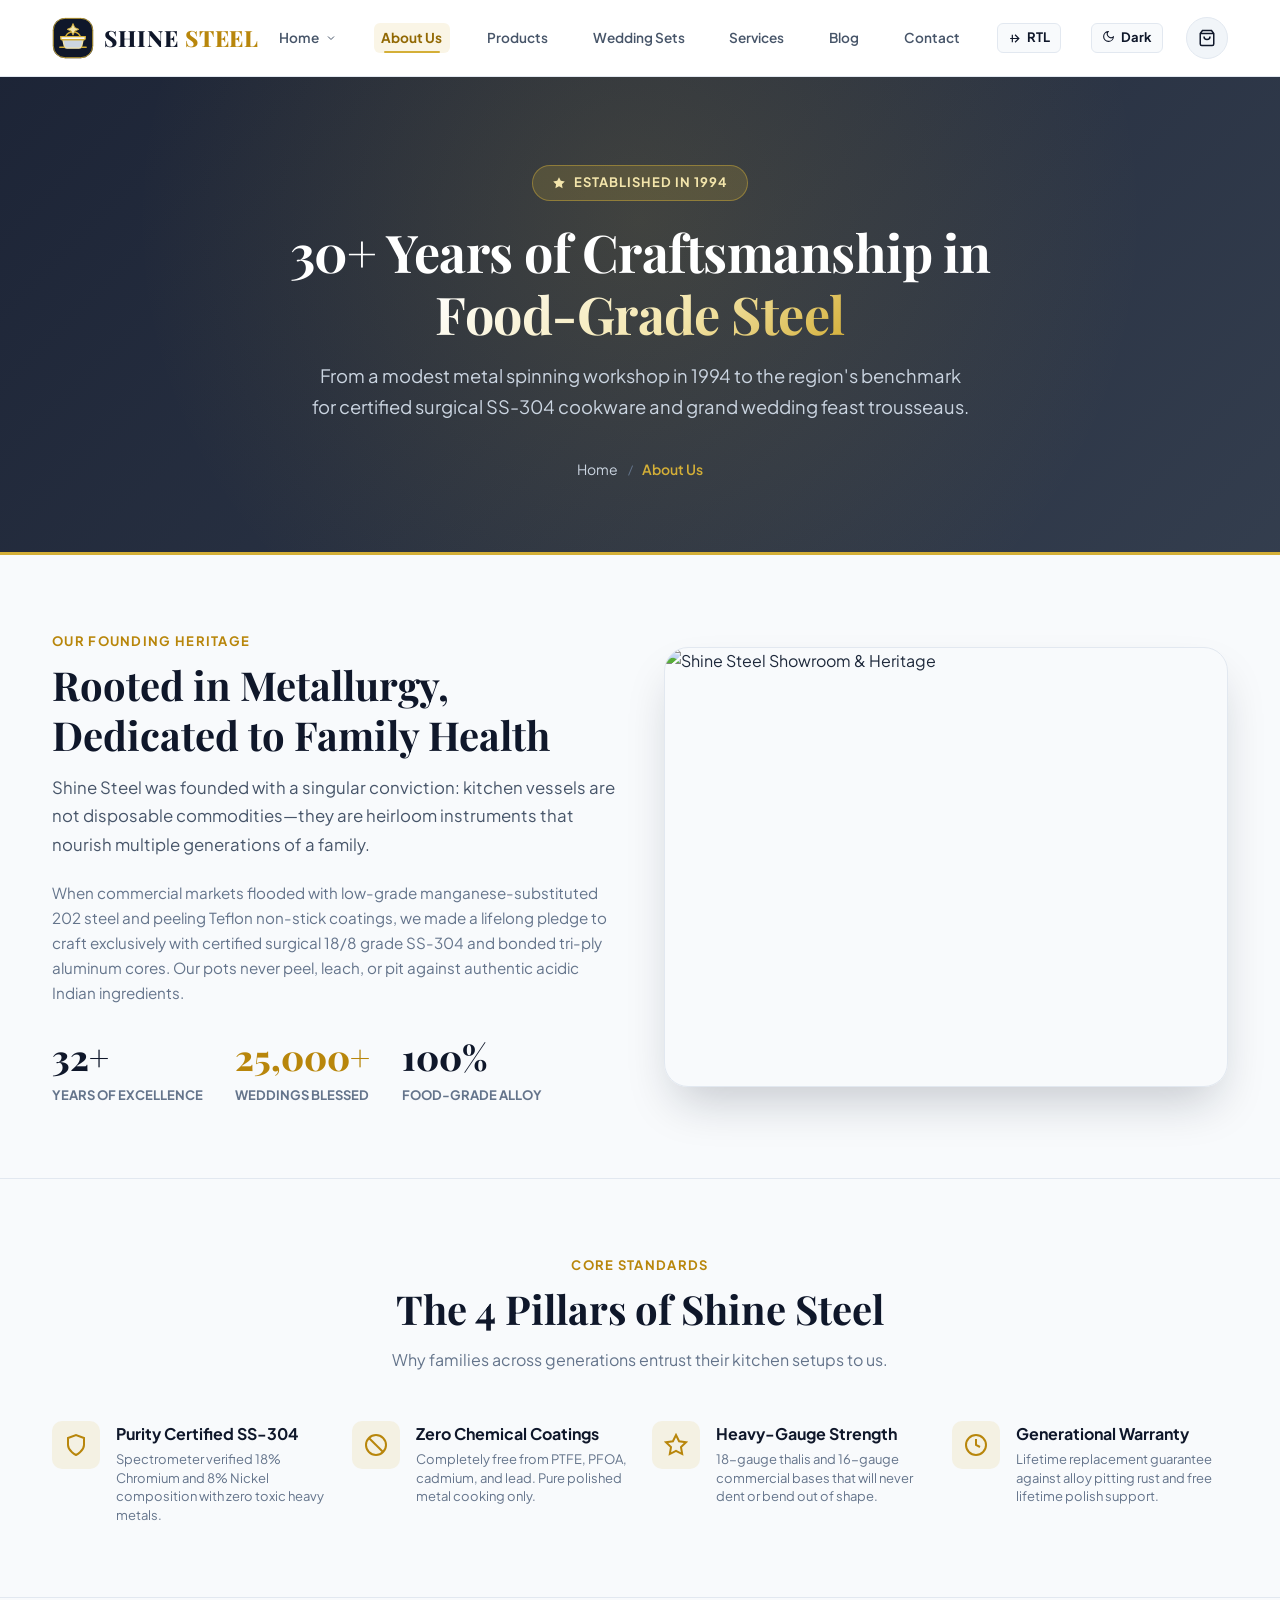
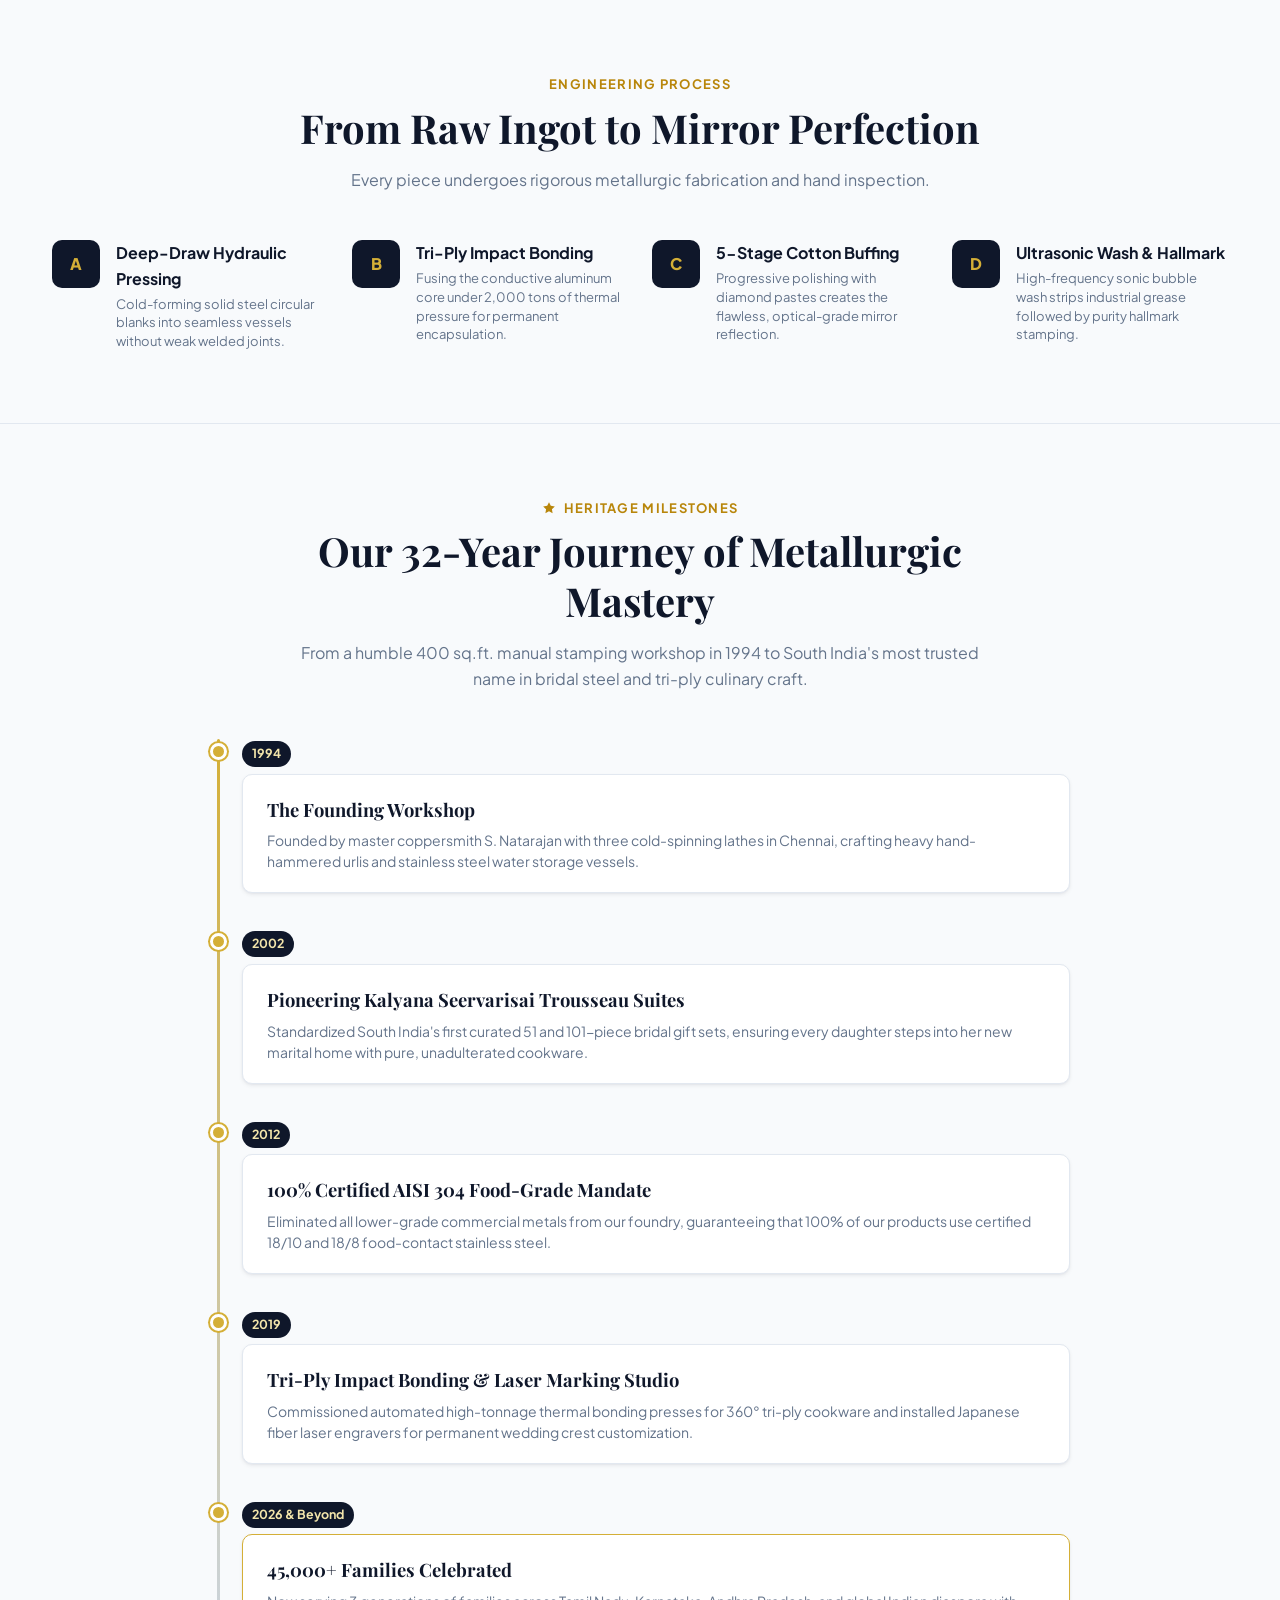
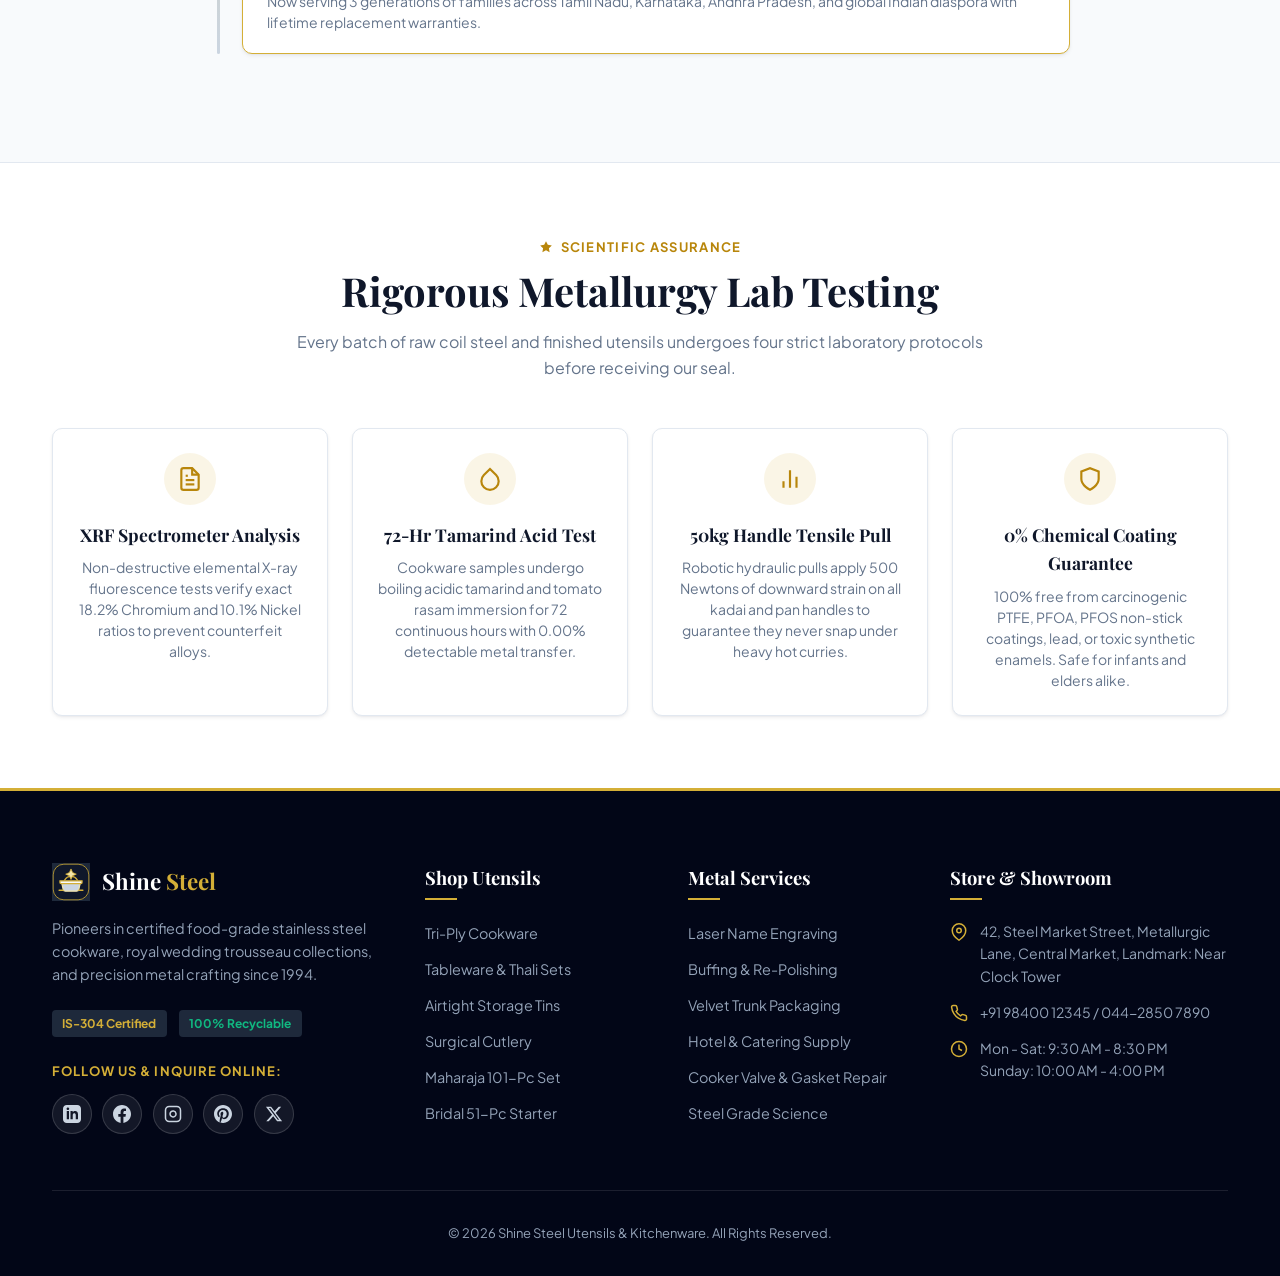
==== about.html @ 22081327 "first commit" ====
<!DOCTYPE html>
<html lang="en">
<head>
  <!-- Brand Favicon -->
  <link rel="icon" type="image/svg+xml" href="data:image/svg+xml,%3Csvg xmlns='http://www.w3.org/2000/svg' viewBox='0 0 32 32'%3E%3Cpath d='M5 14C5 21.5 10.5 25 16 25C21.5 25 27 21.5 27 14H5Z' fill='%231e293b' stroke='%23d4af37' stroke-width='1.5'/%3E%3Cpath d='M4 14H28' stroke='%23e2e8f0' stroke-width='1.5'/%3E%3Ccircle cx='16' cy='9.5' r='1.5' fill='%23d4af37'/%3E%3Cpath d='M8 13C9 10.5 12.5 9.5 16 9.5C19.5 9.5 23 10.5 24 13' stroke='%23d4af37' stroke-width='1.5'/%3E%3Cpath d='M24 3.5L25.2 6.8L28.5 8L25.2 9.2L24 12.5L22.8 9.2L19.5 8L22.8 6.8L24 3.5Z' fill='%23d4af37'/%3E%3C/svg%3E">
  <meta charset="UTF-8">
  <link rel="icon" type="image/svg+xml" href="assets/brand-mark.svg">
  <meta name="viewport" content="width=device-width, initial-scale=1.0">
  <title>About Our Heritage & Craft | Shine Steel & Kitchenware</title>
  <meta name="description" content="Discover our 30-year journey crafting certified food-grade stainless steel cookware, heirloom bridal thali collections, and custom metal fabrication since 1994.">
  
  <!-- Google Fonts -->
  <link rel="preconnect" href="https://fonts.googleapis.com">
  <link rel="preconnect" href="https://fonts.gstatic.com" crossorigin>
  <link href="https://fonts.googleapis.com/css2?family=Playfair+Display:ital,wght@0,600;0,700;0,800;1,600&family=Plus+Jakarta+Sans:wght@400;500;600;700;800&display=swap" rel="stylesheet">
  
  <!-- Master Stylesheet -->
  <link rel="stylesheet" href="css/style.css">
  <!-- Anti-Flicker State Loader for Dark Theme & RTL -->
  <script>
    (function(){
      try{
        var t=localStorage.getItem('shine_theme');
        if(t==='dark') document.documentElement.setAttribute('data-theme','dark');
        var d=localStorage.getItem('shine_dir');
        if(d==='rtl'){
          document.documentElement.setAttribute('dir','rtl');
          document.documentElement.classList.add('rtl-mode');
        }
      }catch(e){}
    })();
  </script>
</head>
<body>

  <!-- Top Announcement Bar -->
  <div class="announcement-bar">
    <div class="container announcement-inner">
      <div class="announcement-text">
        <span class="announcement-tag">Our Heritage</span>
        <span>Celebrating 32 years of metallurgical excellence & certified food-safe kitchenware!</span>
      </div>
      <div class="announcement-links">
        <a href="contact.html" class="announcement-link">
          <svg width="14" height="14" viewBox="0 0 24 24" fill="none" stroke="currentColor" stroke-width="2"><path d="M21 10c0 7-9 13-9 13s-9-6-9-13a9 9 0 0 1 18 0z"/><circle cx="12" cy="10" r="3"/></svg>
          Showroom: Metallurgic Lane, Central Market
        </a>
        <a href="tel:+919840012345" class="announcement-link">
          <svg width="14" height="14" viewBox="0 0 24 24" fill="none" stroke="currentColor" stroke-width="2"><path d="M22 16.92v3a2 2 0 0 1-2.18 2 19.79 19.79 0 0 1-8.63-3.07 19.5 19.5 0 0 1-6-6 19.79 19.79 0 0 1-3.07-8.67A2 2 0 0 1 4.11 2h3a2 2 0 0 1 2 1.72 12.84 12.84 0 0 0 .7 2.81 2 2 0 0 1-.45 2.11L8.09 9.91a16 16 0 0 0 6 6l1.27-1.27a2 2 0 0 1 2.11-.45 12.84 12.84 0 0 0 2.81.7A2 2 0 0 1 22 16.92z"/></svg>
          +91 98400 12345
        </a>
      </div>
    </div>
  </div>

  <!-- Main Navigation Bar -->
  <header class="main-header">
    <div class="container">
      <nav class="navbar">
        <!-- Brand Logo Lockup -->
        <a href="index.html" class="brand-logo" title="Shine Steel & Kitchenware">
          <div class="brand-icon">
            <svg width="34" height="34" viewBox="0 0 32 32" fill="none" xmlns="http://www.w3.org/2000/svg">
              <path d="M5 14C5 21.5 10.5 25 16 25C21.5 25 27 21.5 27 14H5Z" fill="url(#steelPotGrad)" stroke="#d4af37" stroke-width="1.6" stroke-linejoin="round"/>
              <path d="M4 14C4 13.4 4.4 13 5 13H27C27.6 13 28 13.4 28 14C28 14.6 27.6 15 27 15H5C4.4 15 4 14.6 4 14Z" fill="#e2e8f0" stroke="#d4af37" stroke-width="1.2"/>
              <path d="M4.5 15.5C3 15.5 2 17 2 18.5C2 20 3 21 4.5 21" stroke="#d4af37" stroke-width="1.5" stroke-linecap="round"/>
              <path d="M27.5 15.5C29 15.5 30 17 30 18.5C30 20 29 21 27.5 21" stroke="#d4af37" stroke-width="1.5" stroke-linecap="round"/>
              <circle cx="16" cy="9.5" r="1.5" fill="#d4af37"/>
              <path d="M8 13C9 10.5 12.5 9.5 16 9.5C19.5 9.5 23 10.5 24 13" stroke="#e2e8f0" stroke-width="1.5" stroke-linecap="round"/>
              <path d="M24 3L25.2 6.5L28.5 7.7L25.2 8.9L24 12.4L22.8 8.9L19.5 7.7L22.8 6.5L24 3Z" fill="#f3e5ab" stroke="#d4af37" stroke-width="0.8"/>
              <circle cx="10" cy="6" r="1" fill="#f3e5ab"/>
              <defs>
                <linearGradient id="steelPotGrad" x1="5" y1="14" x2="27" y2="25" gradientUnits="userSpaceOnUse">
                  <stop stop-color="#334155"/>
                  <stop offset="0.4" stop-color="#64748b"/>
                  <stop offset="0.7" stop-color="#94a3b8"/>
                  <stop offset="1" stop-color="#1e293b"/>
                </linearGradient>
              </defs>
            </svg>
          </div>
          <div class="brand-text">
            <span class="brand-title">Shine <span>Steel</span></span>
            <span class="brand-subtitle">COOKWARE &bull; TABLEWARE &amp; KITCHENWARE</span>
          </div>
        </a>

        <!-- Main Nav Links - Single Line Aligned -->
        <ul class="nav-menu">
          <li class="nav-dropdown">
            <a href="index.html" class="nav-link nav-dropdown-toggle" aria-haspopup="true">Home <svg width="12" height="12" viewBox="0 0 24 24" fill="none" stroke="currentColor" stroke-width="2"><path d="m6 9 6 6 6-6"/></svg></a>
            <ul class="nav-submenu">
              <li><a href="index.html">Home 1</a></li>
              <li><a href="home2.html">Home 2</a></li>
            </ul>
          </li>
          <li><a href="about.html" class="nav-link active">About Us</a></li>
          <li><a href="products.html" class="nav-link">Products</a></li>
          <li><a href="wedding-sets.html" class="nav-link">Wedding Sets</a></li>
          <li><a href="services.html" class="nav-link">Services</a></li>
          <li><a href="blog.html" class="nav-link">Blog</a></li>
          <li><a href="contact.html" class="nav-link">Contact</a></li>
          <span class="nav-divider"></span>
          <!-- Controls right after Contact -->
          <li class="nav-control-item">
            <button class="nav-pill-btn rtl-toggle-btn" onclick="toggleRTL()" title="Switch text direction (RTL / LTR)" aria-label="Toggle RTL">
              <svg width="13" height="13" viewBox="0 0 24 24" fill="none" stroke="currentColor" stroke-width="2.2"><path d="M4 12h16m-7-7 7 7-7 7"/><path d="M8 5v14"/></svg>
              <span class="rtl-label">RTL</span>
            </button>
          </li>
          <li class="nav-control-item">
            <button class="nav-pill-btn theme-toggle-btn" onclick="toggleTheme()" title="Toggle Dark / Light Theme" aria-label="Toggle Theme">
              <span class="theme-icon">
                <svg class="moon-svg" width="13" height="13" viewBox="0 0 24 24" fill="none" stroke="currentColor" stroke-width="2"><path d="M21 12.79A9 9 0 1 1 11.21 3 7 7 0 0 0 21 12.79z"/></svg>
                <svg class="sun-svg" width="13" height="13" viewBox="0 0 24 24" fill="none" stroke="currentColor" stroke-width="2" style="display:none;"><circle cx="12" cy="12" r="5"/><line x1="12" y1="1" x2="12" y2="3"/><line x1="12" y1="21" x2="12" y2="23"/><line x1="4.22" y1="4.22" x2="5.64" y2="5.64"/><line x1="18.36" y1="18.36" x2="19.78" y2="19.78"/><line x1="1" y1="12" x2="3" y2="12"/><line x1="21" y1="12" x2="23" y2="12"/><line x1="4.22" y1="19.78" x2="5.64" y2="18.36"/><line x1="18.36" y1="5.64" x2="19.78" y2="4.22"/></svg>
              </span>
              <span class="theme-label">Dark</span>
            </button>
          </li>
          <li class="nav-control-item">
            <a href="contact.html" class="nav-pill-btn quote-nav-btn" aria-label="Request a quote" title="Request a quote">
              <svg width="17" height="17" viewBox="0 0 24 24" fill="none" stroke="currentColor" stroke-width="2"><path d="M7 3h10a2 2 0 0 1 2 2v16l-7-4-7 4V5a2 2 0 0 1 2-2Z"/><path d="m9 10 2 2 4-4"/></svg>
            </a>
          </li>
        </ul>

        <!-- Nav Actions (Search Removed from Header as Requested) -->
        <div class="nav-actions">
          <button class="icon-btn" onclick="openCartDrawer()" title="View Inquiry List" aria-label="Cart">
            <svg width="18" height="18" viewBox="0 0 24 24" fill="none" stroke="currentColor" stroke-width="2"><path d="M6 2L3 6v14a2 2 0 0 0 2 2h14a2 2 0 0 0 2-2V6l-3-4z"/><line x1="3" y1="6" x2="21" y2="6"/><path d="M16 10a4 4 0 0 1-8 0"/></svg>
            <span class="badge-count cart-count-badge" style="display:none;">0</span>
          </button>

          <!-- Mobile Toggle -->
          <button class="mobile-toggle" onclick="toggleMobileMenu()" aria-label="Toggle Navigation">
            <svg width="24" height="24" viewBox="0 0 24 24" fill="none" stroke="currentColor" stroke-width="2.2"><line x1="3" y1="12" x2="21" y2="12"/><line x1="3" y1="6" x2="21" y2="6"/><line x1="3" y1="18" x2="21" y2="18"/></svg>
          </button>
        </div>
      </nav>
    </div>
  </header>

  <!-- ==========================================================================
       HERO SECTION: STRICTLY MATCHED SIZE, FONT STYLE, FONT SIZE,
       AND CENTER-ALIGNED CONTENT FOR A CONSISTENT PRESENTATION
       ========================================================================== -->
  <section class="page-hero" style="--hero-bg-url: url('https://images.unsplash.com/photo-1540189549336-e6e99c3679fe?auto=format&fit=crop&w=1600&q=80');">
    <div class="hero-inner">
      <div class="hero-badge">
        <svg width="14" height="14" viewBox="0 0 24 24" fill="currentColor"><polygon points="12 2 15.09 8.26 22 9.27 17 14.14 18.18 21.02 12 17.77 5.82 21.02 7 14.14 2 9.27 8.91 8.26 12 2"/></svg>
        <span>Established in 1994</span>
      </div>
      <h1>30+ Years of Craftsmanship in <span class="gold-text">Food-Grade Steel</span></h1>
      <p class="hero-desc">
        From a modest metal spinning workshop in 1994 to the region's benchmark for certified surgical SS-304 cookware and grand wedding feast trousseaus.
      </p>
      <div class="hero-breadcrumbs">
        <a href="index.html">Home</a>
        <span class="sep">/</span>
        <span class="current">About Us</span>
      </div>
    </div>
  </section>

  <!-- Story & Heritage Section -->
  <section class="section-py">
    <div class="container">
      <div class="wedding-banner-grid" style="gap:3rem;align-items:center;">
        <div>
          <span class="section-tag">Our Founding Heritage</span>
          <h2 class="section-title">Rooted in Metallurgy, Dedicated to Family Health</h2>
          <p style="color:#475569;font-size:1.05rem;line-height:1.7;margin-bottom:1.25rem;">
            Shine Steel was founded with a singular conviction: kitchen vessels are not disposable commodities—they are heirloom instruments that nourish multiple generations of a family.
          </p>
          <p style="color:#64748b;font-size:0.95rem;line-height:1.65;margin-bottom:1.5rem;">
            When commercial markets flooded with low-grade manganese-substituted 202 steel and peeling Teflon non-stick coatings, we made a lifelong pledge to craft exclusively with certified surgical 18/8 grade SS-304 and bonded tri-ply aluminum cores. Our pots never peel, leach, or pit against authentic acidic Indian ingredients.
          </p>
          <div class="heritage-stats" style="display:flex;gap:2rem;margin-top:1.5rem;">
            <div>
              <div style="font-family:var(--font-serif);font-size:2.2rem;font-weight:800;color:#0f172a;">32+</div>
              <div style="font-size:0.8125rem;color:#64748b;text-transform:uppercase;font-weight:700;">Years of Excellence</div>
            </div>
            <div>
              <div style="font-family:var(--font-serif);font-size:2.2rem;font-weight:800;color:#b8860b;">25,000+</div>
              <div style="font-size:0.8125rem;color:#64748b;text-transform:uppercase;font-weight:700;">Weddings Blessed</div>
            </div>
            <div>
              <div style="font-family:var(--font-serif);font-size:2.2rem;font-weight:800;color:#0f172a;">100%</div>
              <div style="font-size:0.8125rem;color:#64748b;text-transform:uppercase;font-weight:700;">Food-Grade Alloy</div>
            </div>
          </div>
        </div>

        <div>
          <img src="https://images.unsplash.com/photo-1512621776951-a57141f2eefd?auto=format&fit=crop&w=900&q=80" alt="Shine Steel Showroom & Heritage" style="border-radius:var(--radius-xl);box-shadow:var(--shadow-xl);border:1px solid #e2e8f0;width:100%;height:440px;object-fit:cover;">
        </div>
      </div>
    </div>
  </section>

  <!-- 4 Pillars of Integrity -->
  <section class="section-py" style="background: var(--color-silver-100); border-top: 1px solid var(--color-silver-300); border-bottom: 1px solid var(--color-silver-300);">
    <div class="container">
      <div class="section-header">
        <span class="section-tag">Core Standards</span>
        <h2 class="section-title">The 4 Pillars of Shine Steel</h2>
        <p class="section-subtitle">Why families across generations entrust their kitchen setups to us.</p>
      </div>

      <div class="trust-grid">
        <div class="trust-item">
          <div class="trust-icon">
            <svg width="24" height="24" viewBox="0 0 24 24" fill="none" stroke="currentColor" stroke-width="2"><path d="M12 22s8-4 8-10V5l-8-3-8 3v7c0 6 8 10 8 10z"/></svg>
          </div>
          <div class="trust-content">
            <h4>Purity Certified SS-304</h4>
            <p>Spectrometer verified 18% Chromium and 8% Nickel composition with zero toxic heavy metals.</p>
          </div>
        </div>

        <div class="trust-item">
          <div class="trust-icon">
            <svg width="24" height="24" viewBox="0 0 24 24" fill="none" stroke="currentColor" stroke-width="2"><circle cx="12" cy="12" r="10"/><line x1="4.93" y1="4.93" x2="19.07" y2="19.07"/></svg>
          </div>
          <div class="trust-content">
            <h4>Zero Chemical Coatings</h4>
            <p>Completely free from PTFE, PFOA, cadmium, and lead. Pure polished metal cooking only.</p>
          </div>
        </div>

        <div class="trust-item">
          <div class="trust-icon">
            <svg width="24" height="24" viewBox="0 0 24 24" fill="none" stroke="currentColor" stroke-width="2"><polygon points="12 2 15.09 8.26 22 9.27 17 14.14 18.18 21.02 12 17.77 5.82 21.02 7 14.14 2 9.27 8.91 8.26 12 2"/></svg>
          </div>
          <div class="trust-content">
            <h4>Heavy-Gauge Strength</h4>
            <p>18-gauge thalis and 16-gauge commercial bases that will never dent or bend out of shape.</p>
          </div>
        </div>

        <div class="trust-item">
          <div class="trust-icon">
            <svg width="24" height="24" viewBox="0 0 24 24" fill="none" stroke="currentColor" stroke-width="2"><circle cx="12" cy="12" r="10"/><path d="M12 6v6l4 2"/></svg>
          </div>
          <div class="trust-content">
            <h4>Generational Warranty</h4>
            <p>Lifetime replacement guarantee against alloy pitting rust and free lifetime polish support.</p>
          </div>
        </div>
      </div>
    </div>
  </section>

  <!-- Master Craft Workshop Process -->
  <section class="section-py">
    <div class="container">
      <div class="section-header">
        <span class="section-tag">Engineering Process</span>
        <h2 class="section-title">From Raw Ingot to Mirror Perfection</h2>
        <p class="section-subtitle">Every piece undergoes rigorous metallurgic fabrication and hand inspection.</p>
      </div>

      <div class="trust-grid">
        <div class="trust-item">
          <div class="trust-icon" style="background:#0f172a;color:#d4af37;font-weight:800;">A</div>
          <div class="trust-content">
            <h4>Deep-Draw Hydraulic Pressing</h4>
            <p>Cold-forming solid steel circular blanks into seamless vessels without weak welded joints.</p>
          </div>
        </div>

        <div class="trust-item">
          <div class="trust-icon" style="background:#0f172a;color:#d4af37;font-weight:800;">B</div>
          <div class="trust-content">
            <h4>Tri-Ply Impact Bonding</h4>
            <p>Fusing the conductive aluminum core under 2,000 tons of thermal pressure for permanent encapsulation.</p>
          </div>
        </div>

        <div class="trust-item">
          <div class="trust-icon" style="background:#0f172a;color:#d4af37;font-weight:800;">C</div>
          <div class="trust-content">
            <h4>5-Stage Cotton Buffing</h4>
            <p>Progressive polishing with diamond pastes creates the flawless, optical-grade mirror reflection.</p>
          </div>
        </div>

        <div class="trust-item">
          <div class="trust-icon" style="background:#0f172a;color:#d4af37;font-weight:800;">D</div>
          <div class="trust-content">
            <h4>Ultrasonic Wash & Hallmark</h4>
            <p>High-frequency sonic bubble wash strips industrial grease followed by purity hallmark stamping.</p>
          </div>
        </div>
      </div>
    </div>
  </section>

  <!-- 32-Year Journey Timeline Section -->
  <section class="section-py" style="background: var(--color-silver-100); border-top: 1px solid var(--color-silver-300);">
    <div class="container section-equal-pad">
      <div class="section-header text-center">
        <span class="section-tag">
          <svg width="14" height="14" viewBox="0 0 24 24" fill="currentColor"><path d="M12 2l3.09 6.26L22 9.27l-5 4.87 1.18 6.88L12 17.77l-6.18 3.25L7 14.14 2 9.27l6.91-1.01L12 2z"/></svg>
          Heritage Milestones
        </span>
        <h2 class="section-title">Our 32-Year Journey of Metallurgic Mastery</h2>
        <p class="section-subtitle">
          From a humble 400 sq.ft. manual stamping workshop in 1994 to South India's most trusted name in bridal steel and tri-ply culinary craft.
        </p>
      </div>

      <div class="journey-timeline">
        <!-- 1994 -->
        <div class="timeline-milestone">
          <span class="milestone-year">1994</span>
          <div class="milestone-card">
            <h4 style="font-family:var(--font-serif); font-size:1.15rem; color:#0f172a; margin:0 0 0.4rem;">The Founding Workshop</h4>
            <p style="font-size:0.875rem; color:#64748b; line-height:1.5; margin:0;">
              Founded by master coppersmith S. Natarajan with three cold-spinning lathes in Chennai, crafting heavy hand-hammered urlis and stainless steel water storage vessels.
            </p>
          </div>
        </div>

        <!-- 2002 -->
        <div class="timeline-milestone">
          <span class="milestone-year">2002</span>
          <div class="milestone-card">
            <h4 style="font-family:var(--font-serif); font-size:1.15rem; color:#0f172a; margin:0 0 0.4rem;">Pioneering Kalyana Seervarisai Trousseau Suites</h4>
            <p style="font-size:0.875rem; color:#64748b; line-height:1.5; margin:0;">
              Standardized South India's first curated 51 and 101-piece bridal gift sets, ensuring every daughter steps into her new marital home with pure, unadulterated cookware.
            </p>
          </div>
        </div>

        <!-- 2012 -->
        <div class="timeline-milestone">
          <span class="milestone-year">2012</span>
          <div class="milestone-card">
            <h4 style="font-family:var(--font-serif); font-size:1.15rem; color:#0f172a; margin:0 0 0.4rem;">100% Certified AISI 304 Food-Grade Mandate</h4>
            <p style="font-size:0.875rem; color:#64748b; line-height:1.5; margin:0;">
              Eliminated all lower-grade commercial metals from our foundry, guaranteeing that 100% of our products use certified 18/10 and 18/8 food-contact stainless steel.
            </p>
          </div>
        </div>

        <!-- 2019 -->
        <div class="timeline-milestone">
          <span class="milestone-year">2019</span>
          <div class="milestone-card">
            <h4 style="font-family:var(--font-serif); font-size:1.15rem; color:#0f172a; margin:0 0 0.4rem;">Tri-Ply Impact Bonding & Laser Marking Studio</h4>
            <p style="font-size:0.875rem; color:#64748b; line-height:1.5; margin:0;">
              Commissioned automated high-tonnage thermal bonding presses for 360° tri-ply cookware and installed Japanese fiber laser engravers for permanent wedding crest customization.
            </p>
          </div>
        </div>

        <!-- 2026 -->
        <div class="timeline-milestone">
          <span class="milestone-year">2026 & Beyond</span>
          <div class="milestone-card" style="border-color:var(--color-accent);">
            <h4 style="font-family:var(--font-serif); font-size:1.15rem; color:#0f172a; margin:0 0 0.4rem;">45,000+ Families Celebrated</h4>
            <p style="font-size:0.875rem; color:#64748b; line-height:1.5; margin:0;">
              Now serving 3 generations of families across Tamil Nadu, Karnataka, Andhra Pradesh, and global Indian diaspora with lifetime replacement warranties.
            </p>
          </div>
        </div>
      </div>
    </div>
  </section>

  <!-- Metallurgical Lab Purity Testing Section -->
  <section class="section-py" style="background: var(--color-white); border-top: 1px solid var(--color-silver-300);">
    <div class="container section-equal-pad">
      <div class="section-header text-center">
        <span class="section-tag">
          <svg width="14" height="14" viewBox="0 0 24 24" fill="currentColor"><path d="M12 2l3.09 6.26L22 9.27l-5 4.87 1.18 6.88L12 17.77l-6.18 3.25L7 14.14 2 9.27l6.91-1.01L12 2z"/></svg>
          Scientific Assurance
        </span>
        <h2 class="section-title">Rigorous Metallurgy Lab Testing</h2>
        <p class="section-subtitle">
          Every batch of raw coil steel and finished utensils undergoes four strict laboratory protocols before receiving our seal.
        </p>
      </div>

      <div class="purity-grid">
        <!-- Test 1 -->
        <div class="purity-card">
          <div class="purity-icon-box">
            <svg width="26" height="26" viewBox="0 0 24 24" fill="none" stroke="currentColor" stroke-width="2"><path d="M14 2H6a2 2 0 0 0-2 2v16a2 2 0 0 0 2 2h12a2 2 0 0 0 2-2V8z"/><polyline points="14 2 14 8 20 8"/><line x1="16" y1="13" x2="8" y2="13"/><line x1="16" y1="17" x2="8" y2="17"/><polyline points="10 9 9 9 8 9"/></svg>
          </div>
          <h4 style="font-family:var(--font-serif); font-size:1.1rem; color:#0f172a; margin:0 0 0.5rem;">XRF Spectrometer Analysis</h4>
          <p style="font-size:0.875rem; color:#64748b; line-height:1.5; margin:0;">
            Non-destructive elemental X-ray fluorescence tests verify exact 18.2% Chromium and 10.1% Nickel ratios to prevent counterfeit alloys.
          </p>
        </div>

        <!-- Test 2 -->
        <div class="purity-card">
          <div class="purity-icon-box">
            <svg width="26" height="26" viewBox="0 0 24 24" fill="none" stroke="currentColor" stroke-width="2"><path d="M12 2.69l5.66 5.66a8 8 0 1 1-11.31 0z"/></svg>
          </div>
          <h4 style="font-family:var(--font-serif); font-size:1.1rem; color:#0f172a; margin:0 0 0.5rem;">72-Hr Tamarind Acid Test</h4>
          <p style="font-size:0.875rem; color:#64748b; line-height:1.5; margin:0;">
            Cookware samples undergo boiling acidic tamarind and tomato rasam immersion for 72 continuous hours with 0.00% detectable metal transfer.
          </p>
        </div>

        <!-- Test 3 -->
        <div class="purity-card">
          <div class="purity-icon-box">
            <svg width="26" height="26" viewBox="0 0 24 24" fill="none" stroke="currentColor" stroke-width="2"><path d="M18 20V10M12 20V4M6 20v-6"/></svg>
          </div>
          <h4 style="font-family:var(--font-serif); font-size:1.1rem; color:#0f172a; margin:0 0 0.5rem;">50kg Handle Tensile Pull</h4>
          <p style="font-size:0.875rem; color:#64748b; line-height:1.5; margin:0;">
            Robotic hydraulic pulls apply 500 Newtons of downward strain on all kadai and pan handles to guarantee they never snap under heavy hot curries.
          </p>
        </div>

        <!-- Test 4 -->
        <div class="purity-card">
          <div class="purity-icon-box">
            <svg width="26" height="26" viewBox="0 0 24 24" fill="none" stroke="currentColor" stroke-width="2"><path d="M12 22s8-4 8-10V5l-8-3-8 3v7c0 6 8 10 8 10z"/></svg>
          </div>
          <h4 style="font-family:var(--font-serif); font-size:1.1rem; color:#0f172a; margin:0 0 0.5rem;">0% Chemical Coating Guarantee</h4>
          <p style="font-size:0.875rem; color:#64748b; line-height:1.5; margin:0;">
            100% free from carcinogenic PTFE, PFOA, PFOS non-stick coatings, lead, or toxic synthetic enamels. Safe for infants and elders alike.
          </p>
        </div>
      </div>
    </div>
  </section>

  <!-- Main Footer -->
  <footer class="main-footer">
    <div class="container">
      <div class="footer-top-grid">
        <div class="footer-brand">
          <div style="display:flex;align-items:center;gap:0.75rem;margin-bottom:1rem;">
            <div class="brand-icon" style="background:#1e293b;">
              <svg width="24" height="24" viewBox="0 0 32 32" fill="none" xmlns="http://www.w3.org/2000/svg">
                <path d="M5 14C5 21.5 10.5 25 16 25C21.5 25 27 21.5 27 14H5Z" fill="#334155" stroke="#d4af37" stroke-width="1.5"/>
                <path d="M4 14H28" stroke="#e2e8f0" stroke-width="1.5"/>
                <path d="M4.5 15.5C3 15.5 2 17 2 18.5C2 20 3 21 4.5 21" stroke="#d4af37" stroke-width="1.5" stroke-linecap="round"/>
                <path d="M27.5 15.5C29 15.5 30 17 30 18.5C30 20 29 21 27.5 21" stroke="#d4af37" stroke-width="1.5" stroke-linecap="round"/>
                <circle cx="16" cy="9.5" r="1.5" fill="#d4af37"/>
                <path d="M8 13C9 10.5 12.5 9.5 16 9.5C19.5 9.5 23 10.5 24 13" stroke="#e2e8f0" stroke-width="1.5" stroke-linecap="round"/>
                <path d="M24 3.5L25.2 6.8L28.5 8L25.2 9.2L24 12.5L22.8 9.2L19.5 8L22.8 6.8L24 3.5Z" fill="#f3e5ab" stroke="#d4af37" stroke-width="0.8"/>
              </svg>
            </div>
            <h3 style="margin:0;font-size:1.4rem;">Shine <span style="color:#d4af37;">Steel</span></h3>
          </div>
                    <div class="footer-social-wrap">
            <span class="footer-social-title">Follow Us & Inquire Online:</span>
            <div class="footer-social-icons">
              <!-- LinkedIn -->
              <a href="https://www.linkedin.com" target="_blank" rel="noopener noreferrer" class="social-icon-btn" onclick="handleSocialClick('LinkedIn', 'https://www.linkedin.com', event)" aria-label="Shine Steel LinkedIn" title="LinkedIn">
                <svg viewBox="0 0 24 24"><path d="M19 0h-14c-2.761 0-5 2.239-5 5v14c0 2.761 2.239 5 5 5h14c2.762 0 5-2.239 5-5v-14c0-2.761-2.238-5-5-5zm-11 19h-3v-11h3v11zm-1.5-12.268c-.966 0-1.75-.79-1.75-1.764s.784-1.764 1.75-1.764 1.75.79 1.75 1.764-.783 1.764-1.75 1.764zm13.5 12.268h-3v-5.604c0-3.368-4-3.113-4 0v5.604h-3v-11h3v1.765c1.396-2.586 7-2.777 7 2.476v6.759z"/></svg>
              </a>
              <!-- Facebook -->
              <a href="https://www.facebook.com" target="_blank" rel="noopener noreferrer" class="social-icon-btn" onclick="handleSocialClick('Facebook', 'https://www.facebook.com', event)" aria-label="Shine Steel Facebook" title="Facebook">
                <svg viewBox="0 0 24 24"><path d="M24 12.073c0-6.627-5.373-12-12-12s-12 5.373-12 12c0 5.99 4.388 10.954 10.125 11.854v-8.385H7.078v-3.47h3.047V9.43c0-3.007 1.792-4.669 4.533-4.669 1.312 0 2.686.235 2.686.235v2.953H15.83c-1.491 0-1.956.925-1.956 1.874v2.25h3.328l-.532 3.47h-2.796v8.385C19.612 23.027 24 18.062 24 12.073z"/></svg>
              </a>
              <!-- Instagram -->
              <a href="https://www.instagram.com" target="_blank" rel="noopener noreferrer" class="social-icon-btn stroke-icon" onclick="handleSocialClick('Instagram', 'https://www.instagram.com', event)" aria-label="Shine Steel Instagram" title="Instagram">
                <svg viewBox="0 0 24 24"><rect x="2" y="2" width="20" height="20" rx="5" ry="5"/><path d="M16 11.37A4 4 0 1 1 12.63 8 4 4 0 0 1 16 11.37z"/><line x1="17.5" y1="6.5" x2="17.51" y2="6.5"/></svg>
              </a>
              <!-- Pinterest -->
              <a href="https://www.pinterest.com" target="_blank" rel="noopener noreferrer" class="social-icon-btn" onclick="handleSocialClick('Pinterest', 'https://www.pinterest.com', event)" aria-label="Shine Steel Pinterest" title="Pinterest">
                <svg viewBox="0 0 24 24"><path d="M12 0c-6.627 0-12 5.372-12 12 0 5.084 3.163 9.426 7.627 11.174-.105-.949-.2-2.405.042-3.441.218-.937 1.407-5.965 1.407-5.965s-.359-.719-.359-1.782c0-1.668.967-2.914 2.171-2.914 1.023 0 1.518.769 1.518 1.69 0 1.029-.655 2.568-.994 3.995-.283 1.194.599 2.169 1.777 2.169 2.133 0 3.772-2.249 3.772-5.495 0-2.873-2.064-4.882-5.012-4.882-3.414 0-5.418 2.561-5.418 5.207 0 1.031.397 2.138.893 2.738.098.119.112.224.083.345-.09.375-.291 1.199-.332 1.369-.053.22-.174.267-.402.161-1.499-.698-2.436-2.889-2.436-4.649 0-3.785 2.75-7.262 7.929-7.262 4.163 0 7.398 2.967 7.398 6.931 0 4.136-2.607 7.464-6.227 7.464-1.216 0-2.359-.631-2.75-1.378l-.748 2.853c-.271 1.043-1.002 2.35-1.492 3.146 1.124.347 2.317.535 3.554.535 6.627 0 12-5.373 12-12 0-6.628-5.373-12-12-12z"/></svg>
              </a>
              <!-- Twitter / X -->
              <a href="https://www.twitter.com" target="_blank" rel="noopener noreferrer" class="social-icon-btn" onclick="handleSocialClick('Twitter (X)', 'https://www.twitter.com', event)" aria-label="Shine Steel Twitter" title="Twitter / X">
                <svg viewBox="0 0 24 24"><path d="M18.244 2.25h3.308l-7.227 8.26 8.502 11.24H16.17l-5.214-6.817L4.99 21.75H1.68l7.73-8.835L1.254 2.25H8.08l4.713 6.231zm-1.161 17.52h1.833L7.084 4.126H5.117z"/></svg>
              </a>
            </div>
          </div>
          <p>
            Pioneers in certified food-grade stainless steel cookware, royal wedding trousseau collections, and precision metal crafting since 1994.
          </p>
          <div style="display:flex;gap:0.75rem;">
            <span style="display:inline-block;padding:0.25rem 0.65rem;background:#1e293b;border-radius:4px;font-size:0.75rem;font-weight:700;color:#d4af37;">IS-304 Certified</span>
            <span style="display:inline-block;padding:0.25rem 0.65rem;background:#1e293b;border-radius:4px;font-size:0.75rem;font-weight:700;color:#10b981;">100% Recyclable</span>
          </div>
        </div>

        <div>
          <h4 class="footer-heading">Shop Utensils</h4>
          <ul class="footer-links-list">
            <li><a href="products.html">Tri-Ply Cookware</a></li>
            <li><a href="products.html">Tableware & Thali Sets</a></li>
            <li><a href="products.html">Airtight Storage Tins</a></li>
            <li><a href="products.html">Surgical Cutlery</a></li>
            <li><a href="wedding-sets.html">Maharaja 101-Pc Set</a></li>
            <li><a href="wedding-sets.html">Bridal 51-Pc Starter</a></li>
          </ul>
        </div>

        <div>
          <h4 class="footer-heading">Metal Services</h4>
          <ul class="footer-links-list">
            <li><a href="services.html">Laser Name Engraving</a></li>
            <li><a href="services.html">Buffing & Re-Polishing</a></li>
            <li><a href="services.html">Velvet Trunk Packaging</a></li>
            <li><a href="services.html">Hotel & Catering Supply</a></li>
            <li><a href="services.html">Cooker Valve & Gasket Repair</a></li>
            <li><a href="blog.html">Steel Grade Science</a></li>
          </ul>
        </div>

        <div>
          <h4 class="footer-heading">Store & Showroom</h4>
          <div class="footer-contact-item">
            <svg width="18" height="18" viewBox="0 0 24 24" fill="none" stroke="currentColor" stroke-width="2"><path d="M21 10c0 7-9 13-9 13s-9-6-9-13a9 9 0 0 1 18 0z"/><circle cx="12" cy="10" r="3"/></svg>
            <span>42, Steel Market Street, Metallurgic Lane, Central Market, Landmark: Near Clock Tower</span>
          </div>
          <div class="footer-contact-item">
            <svg width="18" height="18" viewBox="0 0 24 24" fill="none" stroke="currentColor" stroke-width="2"><path d="M22 16.92v3a2 2 0 0 1-2.18 2 19.79 19.79 0 0 1-8.63-3.07 19.5 19.5 0 0 1-6-6 19.79 19.79 0 0 1-3.07-8.67A2 2 0 0 1 4.11 2h3a2 2 0 0 1 2 1.72 12.84 12.84 0 0 0 .7 2.81 2 2 0 0 1-.45 2.11L8.09 9.91a16 16 0 0 0 6 6l1.27-1.27a2 2 0 0 1 2.11-.45 12.84 12.84 0 0 0 2.81.7A2 2 0 0 1 22 16.92z"/></svg>
            <span>+91 98400 12345 / 044-2850 7890</span>
          </div>
          <div class="footer-contact-item">
            <svg width="18" height="18" viewBox="0 0 24 24" fill="none" stroke="currentColor" stroke-width="2"><circle cx="12" cy="12" r="10"/><polyline points="12 6 12 12 16 14"/></svg>
            <span>Mon - Sat: 9:30 AM - 8:30 PM<br>Sunday: 10:00 AM - 4:00 PM</span>
          </div>
        </div>
      </div>

            <div class="footer-bottom">
        <p>&copy; 2026 Shine Steel Utensils &amp; Kitchenware. All Rights Reserved.</p>
      </div>
    </div>
  </footer>

  <!-- Global Modals & Drawers -->
  <!-- Cart Drawer -->
  <div class="cart-drawer-overlay" id="cartOverlay">
    <div class="cart-drawer">
      <div class="cart-drawer-header">
        <div style="display:flex;align-items:center;gap:0.6rem;">
          <svg width="20" height="20" viewBox="0 0 24 24" fill="none" stroke="#0f172a" stroke-width="2"><path d="M6 2L3 6v14a2 2 0 0 0 2 2h14a2 2 0 0 0 2-2V6l-3-4z"/><line x1="3" y1="6" x2="21" y2="6"/><path d="M16 10a4 4 0 0 1-8 0"/></svg>
          <h3 style="font-family:var(--font-serif);font-size:1.25rem;margin:0;">Inquiry Cart & Quotation</h3>
        </div>
        <button class="icon-btn" onclick="closeCartDrawer()" aria-label="Close Drawer">✕</button>
      </div>

      <div class="cart-drawer-body">
        <div id="cartEmptyState" style="text-align:center;padding:3rem 1rem;color:#64748b;">
          <svg width="48" height="48" viewBox="0 0 24 24" fill="none" stroke="#94a3b8" stroke-width="1.5" style="margin:0 auto 1rem;"><circle cx="9" cy="21" r="1"/><circle cx="20" cy="21" r="1"/><path d="M1 1h4l2.68 13.39a2 2 0 0 0 2 1.61h9.72a2 2 0 0 0 2-1.61L23 6H6"/></svg>
          <h4 style="font-family:var(--font-serif);font-size:1.2rem;color:#0f172a;margin-bottom:0.4rem;">Your Inquiry List is Empty</h4>
          <p style="font-size:0.875rem;margin-bottom:1.5rem;">Explore our cookware, thalis, or royal wedding sets to request a quote.</p>
          <a href="products.html" class="btn btn-outline-dark" onclick="closeCartDrawer()">Browse Utensils</a>
        </div>

        <div id="cartItemsWrapper" style="display:none;">
          <div id="cartDrawerItems"></div>
        </div>
      </div>

      <div class="cart-drawer-footer">
        <div style="display:flex;justify-content:space-between;align-items:baseline;margin-bottom:0.4rem;">
          <span style="font-size:0.9rem;color:#64748b;">Subtotal (Estimated):</span>
          <span id="cartSubtotal" style="font-size:1.35rem;font-weight:800;color:#0f172a;">₹0</span>
        </div>
        <p style="font-size:0.75rem;color:#94a3b8;margin-bottom:1rem;">Includes taxes. Free laser engraving applied on wedding bundles.</p>
        <button class="btn btn-primary btn-block" onclick="submitWhatsAppInquiry()">
          <svg width="18" height="18" viewBox="0 0 24 24" fill="currentColor"><path d="M12.04 2C6.58 2 2.13 6.45 2.13 11.91C2.13 13.66 2.59 15.36 3.45 16.86L2.05 22L7.3 20.62C8.75 21.41 10.38 21.83 12.04 21.83C17.5 21.83 21.95 17.38 21.95 11.92C21.95 9.27 20.92 6.78 19.05 4.91C17.18 3.03 14.69 2 12.04 2M12.05 3.67C14.25 3.67 16.31 4.53 17.87 6.09C19.42 7.65 20.28 9.72 20.28 11.92C20.28 16.46 16.58 20.15 12.04 20.15C10.56 20.15 9.11 19.76 7.85 19.01L7.55 18.83L4.43 19.65L5.26 16.61L5.06 16.29C4.24 14.99 3.81 13.47 3.81 11.91C3.81 7.37 7.5 3.67 12.05 3.67Z"/></svg>
          Inquire via WhatsApp & Reserve
        </button>
      </div>
    </div>
  </div>

  <!-- Quick View Modal -->
  <div class="modal-overlay" id="quickViewModal">
    <div class="modal-card">
      <button class="modal-close-btn" onclick="closeQuickView()">✕</button>
      <div id="quickViewContent"></div>
    </div>
  </div>

  <!-- Global Search Modal -->
  <div class="modal-overlay" id="searchModal">
    <div class="modal-card search-modal-box">
      <button class="modal-close-btn" onclick="closeSearchModal()">✕</button>
      <h3 style="font-family:var(--font-serif);font-size:1.4rem;color:#0f172a;margin-bottom:1rem;">Search Kitchenware Catalog</h3>
      <div class="search-input-wrap" style="width:100%;">
        <svg class="search-icon-inside" width="18" height="18" viewBox="0 0 24 24" fill="none" stroke="currentColor" stroke-width="2"><circle cx="11" cy="11" r="8"/><line x1="21" y1="21" x2="16.65" y2="16.65"/></svg>
        <input type="text" id="globalSearchInput" placeholder="Search by name, grade, or collection..." oninput="handleGlobalSearch(this.value)">
      </div>
      <div class="search-modal-results" id="searchResultsBox"></div>
    </div>
  </div>

  <!-- Mobile Drawer -->
  <div class="mobile-drawer" id="mobileDrawer">
    <div class="mobile-drawer-content">
      <div class="mobile-drawer-header">
        <div class="brand-text">
          <span class="brand-title">Shine <span>Steel</span></span>
          <span class="brand-subtitle">Cookware &amp; Kitchenware</span>
        </div>
        <button class="icon-btn" onclick="closeMobileMenu()">✕</button>
      </div>
      <div class="mobile-nav-links">
        <a href="index.html" class="mobile-nav-link home-variant-link">Home 1 <span>→</span></a>
        <a href="home2.html" class="mobile-nav-link home-variant-link">Home 2 <span>→</span></a>
        <a href="about.html" class="mobile-nav-link active">About Our Craft <span>→</span></a>
        <a href="products.html" class="mobile-nav-link">Products & Categories <span>→</span></a>
        <a href="wedding-sets.html" class="mobile-nav-link">Wedding Trousseau Sets <span>→</span></a>
        <a href="services.html" class="mobile-nav-link">Specialist Services <span>→</span></a>
        <a href="blog.html" class="mobile-nav-link">Steel Science & Blog <span>→</span></a>
        <a href="contact.html" class="mobile-nav-link">Contact & Store Info <span>→</span></a>
      </div>
      <div style="display:flex;gap:0.75rem;padding:0.75rem 1rem;background:var(--color-silver-200);border-radius:10px;margin-bottom:1.5rem;">
        <button class="nav-pill-btn rtl-toggle-btn" onclick="toggleRTL()" style="flex:1;justify-content:center;">
          <svg width="13" height="13" viewBox="0 0 24 24" fill="none" stroke="currentColor" stroke-width="2.2"><path d="M4 12h16m-7-7 7 7-7 7"/><path d="M8 5v14"/></svg>
          <span class="rtl-label">RTL</span>
        </button>
        <button class="nav-pill-btn theme-toggle-btn" onclick="toggleTheme()" style="flex:1;justify-content:center;">
          <span class="theme-icon">
            <svg class="moon-svg" width="13" height="13" viewBox="0 0 24 24" fill="none" stroke="currentColor" stroke-width="2"><path d="M21 12.79A9 9 0 1 1 11.21 3 7 7 0 0 0 21 12.79z"/></svg>
            <svg class="sun-svg" width="13" height="13" viewBox="0 0 24 24" fill="none" stroke="currentColor" stroke-width="2" style="display:none;"><circle cx="12" cy="12" r="5"/><line x1="12" y1="1" x2="12" y2="3"/><line x1="12" y1="21" x2="12" y2="23"/><line x1="4.22" y1="4.22" x2="5.64" y2="5.64"/><line x1="18.36" y1="18.36" x2="19.78" y2="19.78"/><line x1="1" y1="12" x2="3" y2="12"/><line x1="21" y1="12" x2="23" y2="12"/><line x1="4.22" y1="19.78" x2="5.64" y2="18.36"/><line x1="18.36" y1="5.64" x2="19.78" y2="4.22"/></svg>
          </span>
          <span class="theme-label">Dark</span>
        </button>
        <a href="contact.html" class="nav-pill-btn quote-nav-btn mobile-quote-btn" aria-label="Request a quote">
          <svg width="16" height="16" viewBox="0 0 24 24" fill="none" stroke="currentColor" stroke-width="2"><path d="M7 3h10a2 2 0 0 1 2 2v16l-7-4-7 4V5a2 2 0 0 1 2-2Z"/><path d="m9 10 2 2 4-4"/></svg>
          <span>Quote</span>
        </a>
      </div>
      <div style="margin-top:auto;padding-top:1.5rem;border-top:1px solid #e2e8f0;">
        <button class="btn btn-primary btn-block" onclick="openCartDrawer(); closeMobileMenu();" style="margin-bottom:0.75rem;">
          View Inquiry Cart
        </button>
        <a href="tel:+919840012345" class="btn btn-outline-dark btn-block">
          Call Showroom: +91 98400 12345
        </a>
      </div>
    </div>
  </div>

  <!-- Toast Container -->
  <div id="toastContainer" class="toast-container"></div>

  <!-- Scripts -->
  <script src="js/data.js"></script>
  <script src="js/main.js"></script>
</body>
</html>
---- css/style.css ----
/* ==========================================================================
   SHINE STEEL & KITCHENWARE - DESIGN SYSTEM & MASTER STYLESHEET
   Multipurpose Service & Retail Kitchenware Template
   Strictly Equal Left/Right Alignment & Symmetrical Padding
   ========================================================================== */

/* 1. CSS Variables & Theme Tokens */
:root {
  /* Steel & Metallic Color Palette */
  --color-primary: #0f172a;          /* Deep Slate / Midnight Steel */
  --color-primary-light: #1e293b;    /* Charcoal Navy */
  --color-primary-dark: #020617;     /* Pure Abyss */
  
  --color-accent: #d4af37;           /* Regal Polished Brass / Gold */
  --color-accent-light: #f3e5ab;     /* Pale Champagne */
  --color-accent-dark: #b8860b;      /* Dark Brass */
  --color-accent-glow: rgba(212, 175, 55, 0.25);

  --color-silver-100: #f8fafc;       /* Polished Silver Highlight */
  --color-silver-200: #f1f5f9;       /* Light Plate Tone */
  --color-silver-300: #e2e8f0;       /* Border & Divider Steel */
  --color-silver-400: #94a3b8;       /* Muted Steel Gray */
  --color-silver-500: #64748b;       /* Secondary Text */
  --color-silver-600: #475569;       /* Deep Muted */
  --color-silver-700: #334155;       /* Card Background Dark */
  
  --color-copper: #c86432;           /* Warm Copper Base Accent */
  --color-copper-light: #fbeee6;
  --color-success: #10b981;
  --color-danger: #ef4444;

  --color-white: #ffffff;
  --color-text-white: #ffffff;
  --color-on-primary: #ffffff;
  --color-bg-body: #f8fafc;
  --color-text-main: #1e293b;
  --color-text-muted: #64748b;

  /* Typography */
  --font-serif: 'Playfair Display', Georgia, 'Times New Roman', serif;
  --font-sans: 'Plus Jakarta Sans', system-ui, -apple-system, BlinkMacSystemFont, 'Segoe UI', Roboto, sans-serif;

  /* Elevation Shadows */
  --shadow-xs: 0 1px 2px rgba(15, 23, 42, 0.05);
  --shadow-sm: 0 2px 4px rgba(15, 23, 42, 0.06), 0 1px 2px rgba(15, 23, 42, 0.04);
  --shadow-md: 0 6px 16px -2px rgba(15, 23, 42, 0.08), 0 2px 6px -1px rgba(15, 23, 42, 0.04);
  --shadow-lg: 0 12px 28px -4px rgba(15, 23, 42, 0.12), 0 4px 10px -2px rgba(15, 23, 42, 0.05);
  --shadow-xl: 0 24px 48px -12px rgba(15, 23, 42, 0.22);
  --shadow-metallic: 0 8px 30px rgba(212, 175, 55, 0.15);

  /* Radius */
  --radius-sm: 6px;
  --radius-md: 10px;
  --radius-lg: 16px;
  --radius-xl: 24px;
  --radius-full: 9999px;

  /* Transitions */
  --transition-fast: 0.18s ease;
  --transition-normal: 0.28s ease;
  --transition-slow: 0.45s cubic-bezier(0.16, 1, 0.3, 1);

  /* Symmetrical Padding Directives */
  --container-max: 1240px;
  --container-padding: clamp(1rem, 3.5vw, 2rem);
}

/* 2. Global Resets & Strict Alignment Guarantee */
*, *::before, *::after {
  box-sizing: border-box;
  margin: 0;
  padding: 0;
}

html {
  font-size: 16px;
  scroll-behavior: smooth;
  width: 100%;
  overflow-x: hidden;
  -webkit-text-size-adjust: 100%;
}

body {
  font-family: var(--font-sans);
  background-color: var(--color-bg-body);
  color: var(--color-text-main);
  line-height: 1.6;
  width: 100%;
  overflow-x: hidden; /* Guarantee zero lopsided right-spacing or unwanted scrollbar */
  position: relative;
  text-rendering: optimizeLegibility;
  -webkit-font-smoothing: antialiased;
}

img, picture, svg, video {
  display: block;
  max-width: 100%;
  height: auto;
}

input, button, textarea, select {
  font: inherit;
  color: inherit;
}

a {
  color: inherit;
  text-decoration: none;
  transition: color var(--transition-fast);
}

ul, ol {
  list-style: none;
}

/* 3. Strict Symmetrical Container */
.container {
  width: 100%;
  max-width: var(--container-max);
  margin-left: auto !important;
  margin-right: auto !important;
  padding-left: var(--container-padding) !important;
  padding-right: var(--container-padding) !important;
}

.container-narrow {
  width: 100%;
  max-width: 860px;
  margin-left: auto !important;
  margin-right: auto !important;
  padding-left: var(--container-padding) !important;
  padding-right: var(--container-padding) !important;
}

/* 4. Top Announcement Bar */
.announcement-bar {
  background: linear-gradient(90deg, #090d16 0%, #1e293b 50%, #090d16 100%);
  color: #e2e8f0;
  font-size: 0.8125rem;
  padding: 0.55rem 0;
  border-bottom: 1px solid rgba(255, 255, 255, 0.08);
}

.announcement-inner {
  display: flex;
  align-items: center;
  justify-content: space-between;
  flex-wrap: wrap;
  gap: 0.5rem;
}

.announcement-text {
  display: flex;
  align-items: center;
  gap: 0.5rem;
  font-weight: 500;
}

.announcement-tag {
  background: var(--color-accent);
  color: #0f172a;
  font-weight: 700;
  font-size: 0.7rem;
  padding: 0.15rem 0.5rem;
  border-radius: var(--radius-sm);
  text-transform: uppercase;
  letter-spacing: 0.05em;
}

.announcement-links {
  display: flex;
  align-items: center;
  gap: 1.25rem;
}

.announcement-link {
  color: #cbd5e1;
  display: inline-flex;
  align-items: center;
  gap: 0.4rem;
  transition: color var(--transition-fast);
}

.announcement-link:hover {
  color: var(--color-accent);
}

/* 5. Main Navigation Bar */
.main-header {
  position: sticky !important;
  top: 0 !important;
  z-index: 1000 !important;
  width: 100% !important;
  background: rgba(255, 255, 255, 0.98);
  backdrop-filter: blur(12px);
  -webkit-backdrop-filter: blur(12px);
  border-bottom: 1px solid var(--color-silver-300);
  transition: box-shadow var(--transition-normal);
}

.main-header.scrolled {
  box-shadow: var(--shadow-md);
}

.navbar {
  display: flex;
  align-items: center;
  justify-content: flex-start;
  height: 76px;
  gap: 0.75rem;
  width: 100%;
}

/* Logo */
.brand-logo {
  display: flex;
  align-items: center;
  gap: 0.65rem;
  text-decoration: none;
  flex-shrink: 0;
}

.brand-icon {
  width: 38px;
  height: 38px;
  display: flex;
  align-items: center;
  justify-content: center;
  color: var(--color-accent);
  flex-shrink: 0;
  transition: transform var(--transition-fast);
}

.brand-logo .brand-icon {
  width: 42px;
  height: 42px;
  background: url("../assets/brand-mark.svg") center / contain no-repeat;
  font-size: 0;
}

.brand-logo .brand-icon svg {
  display: none;
}

.brand-logo:hover .brand-icon {
  transform: scale(1.06);
}

.brand-text {
  display: flex;
  flex-direction: column;
}

.brand-title {
  font-family: var(--font-serif);
  font-size: 1.4rem;
  font-weight: 800;
  letter-spacing: 0.04em;
  color: var(--color-primary);
  line-height: 1.1;
  text-transform: uppercase;
  white-space: nowrap !important;
}

.brand-title span {
  color: var(--color-accent-dark);
}

.brand-subtitle {
  font-size: 0.68rem;
  color: var(--color-silver-500);
  text-transform: uppercase;
  letter-spacing: 0.12em;
  font-weight: 600;
  white-space: nowrap !important; /* STRICTLY SINGLE LINE */
  display: block;
  margin-top: 2px;
}

/* Nav Menu - Strictly Single Line Alignment */
.nav-menu {
  display: flex;
  align-items: center;
  justify-content: space-between;
  flex: 1 1 auto;
  min-width: 0;
  gap: clamp(0.35rem, 0.8vw, 0.75rem);
  margin: 0;
  padding: 0;
  flex-wrap: nowrap;
  list-style: none;
}

.nav-link {
  font-size: clamp(0.85rem, 0.88vw, 0.9375rem);
  font-weight: 600;
  color: var(--color-silver-600);
  padding: 0.45rem clamp(0.4rem, 0.6vw, 0.75rem);
  border-radius: var(--radius-sm);
  transition: all var(--transition-fast);
  position: relative;
  white-space: nowrap !important; /* STRICTLY PREVENT WRAPPING */
  display: inline-flex;
  align-items: center;
  justify-content: center;
  line-height: 1.2;
}

.nav-link:hover {
  color: var(--color-primary);
  background: var(--color-silver-200);
}

.nav-link.active {
  color: #926904;
  background: rgba(212, 175, 55, 0.12);
  font-weight: 700;
}

.nav-link.active::after {
  content: '';
  position: absolute;
  bottom: 0;
  left: 0.65rem;
  right: 0.65rem;
  height: 2px;
  background: var(--color-accent);
  border-radius: var(--radius-full);
}

.nav-dropdown {
  position: relative;
}

.nav-dropdown-toggle {
  gap: 0.35rem;
}

.nav-dropdown-toggle svg {
  transition: transform var(--transition-fast);
}

.nav-dropdown:hover .nav-dropdown-toggle svg,
.nav-dropdown:focus-within .nav-dropdown-toggle svg {
  transform: rotate(180deg);
}

.nav-submenu {
  position: absolute;
  top: calc(100% - 1px);
  left: 0;
  z-index: 1100;
  display: grid;
  min-width: 150px;
  gap: 0.2rem;
  padding: 0.4rem;
  border: 1px solid var(--color-silver-300);
  border-radius: var(--radius-md);
  background: var(--color-white);
  box-shadow: var(--shadow-lg);
  opacity: 0;
  visibility: hidden;
  transition: opacity var(--transition-fast), visibility var(--transition-fast);
}

.nav-dropdown:hover .nav-submenu,
.nav-dropdown:focus-within .nav-submenu {
  opacity: 1;
  visibility: visible;
}

.nav-submenu a {
  display: block;
  padding: 0.55rem 0.7rem;
  border-radius: var(--radius-sm);
  color: var(--color-silver-600);
  font-size: 0.875rem;
  font-weight: 600;
  white-space: nowrap;
}

.nav-submenu a:hover,
.nav-submenu a.active {
  background: rgba(212, 175, 55, 0.14);
  color: #926904;
}

/* Divider between Links & Control Buttons */
.nav-divider {
  width: 1px;
  height: 22px;
  background: var(--color-silver-300);
  margin: 0 0.35rem;
  display: inline-block;
  vertical-align: middle;
  flex-shrink: 0;
}

/* RTL & Theme Toggle Controls Right After Contact */
.nav-control-item {
  display: inline-flex;
  align-items: center;
  flex-shrink: 0;
  margin-left: 0;
}

.nav-pill-btn {
  display: inline-flex;
  align-items: center;
  gap: 0.35rem;
  padding: 0.38rem 0.65rem;
  border-radius: var(--radius-sm);
  border: 1px solid var(--color-silver-300);
  background: var(--color-silver-100);
  color: var(--color-primary);
  font-size: 0.8125rem;
  font-weight: 700;
  cursor: pointer;
  transition: all var(--transition-fast);
  white-space: nowrap;
  user-select: none;
  line-height: 1.2;
}

.nav-pill-btn:hover {
  background: var(--color-primary);
  color: var(--color-on-primary);
  border-color: var(--color-primary);
  transform: translateY(-1px);
  box-shadow: 0 2px 8px rgba(0, 0, 0, 0.12);
}

.nav-pill-btn.active {
  background: var(--color-primary);
  color: var(--color-accent);
  border-color: var(--color-accent);
}

.nav-pill-btn svg {
  flex-shrink: 0;
}

.quote-nav-btn {
  display: none !important;
}

.nav-control-item:has(> .quote-nav-btn) {
  display: none !important;
}

.mobile-quote-btn {
  display: none !important;
}

/* Nav Actions */
.nav-actions {
  display: flex;
  align-items: center;
  gap: 0.65rem;
  margin-left: clamp(0.375rem, calc(3.2vw - 30px), 0.95rem);
  flex-shrink: 0;
}

.icon-btn {
  width: 42px;
  height: 42px;
  border-radius: var(--radius-full);
  display: flex;
  align-items: center;
  justify-content: center;
  background: var(--color-silver-200);
  color: var(--color-primary);
  border: 1px solid var(--color-silver-300);
  cursor: pointer;
  position: relative;
  transition: all var(--transition-fast);
}

.icon-btn:hover {
  background: var(--color-primary);
  color: var(--color-on-primary);
  border-color: var(--color-primary);
}

.badge-count {
  position: absolute;
  top: -4px;
  right: -4px;
  background: var(--color-accent);
  color: #0f172a;
  font-size: 0.68rem;
  font-weight: 800;
  min-width: 18px;
  height: 18px;
  border-radius: var(--radius-full);
  display: flex;
  align-items: center;
  justify-content: center;
  padding: 0 4px;
  border: 2px solid var(--color-white);
}

/* Luxury Gold Button matching user reference image */
.btn-header-quote {
  display: inline-flex;
  align-items: center;
  gap: 0.45rem;
  padding: 0.58rem 1.15rem;
  background: linear-gradient(135deg, #d4af37 0%, #b8860b 100%);
  color: #0f172a !important;
  border-radius: var(--radius-sm);
  font-size: 0.8125rem;
  font-weight: 800;
  letter-spacing: 0.05em;
  text-transform: uppercase;
  border: 1px solid rgba(212, 175, 55, 0.4);
  box-shadow: 0 4px 12px rgba(212, 175, 55, 0.25);
  transition: all var(--transition-fast);
  white-space: nowrap !important;
}

.btn-header-quote:hover {
  background: linear-gradient(135deg, #e5c158 0%, #c9971c 100%);
  transform: translateY(-2px);
  box-shadow: 0 6px 18px rgba(212, 175, 55, 0.4);
  color: #0f172a !important;
}

/* Mobile Hamburger */
.mobile-toggle {
  display: none;
  background: none;
  border: none;
  padding: 0.5rem;
  cursor: pointer;
  color: var(--color-primary);
}

/* 6. Mobile Navigation Drawer */
.mobile-drawer {
  position: fixed;
  top: 0;
  left: 0;
  right: 0;
  bottom: 0;
  background: rgba(15, 23, 42, 0.65);
  backdrop-filter: blur(6px);
  z-index: 2000;
  opacity: 0;
  visibility: hidden;
  transition: all var(--transition-normal);
}

.mobile-drawer.open {
  opacity: 1;
  visibility: visible;
}

.mobile-drawer-content {
  position: absolute;
  top: 0;
  right: 0;
  width: 85%;
  max-width: 360px;
  height: 100%;
  background: var(--color-white);
  padding: 1.75rem;
  display: flex;
  flex-direction: column;
  transform: translateX(100%);
  transition: transform var(--transition-normal);
  overflow-y: auto;
  box-shadow: -10px 0 30px rgba(0,0,0,0.15);
}

.mobile-drawer.open .mobile-drawer-content {
  transform: translateX(0);
}

.mobile-drawer-header {
  display: flex;
  align-items: center;
  justify-content: space-between;
  padding-bottom: 1.25rem;
  border-bottom: 1px solid var(--color-silver-300);
  margin-bottom: 1.5rem;
}

.mobile-nav-links {
  display: flex;
  flex-direction: column;
  gap: 0.5rem;
  margin-bottom: 2rem;
}

.mobile-nav-link {
  font-size: 1.05rem;
  font-weight: 600;
  padding: 0.75rem 1rem;
  border-radius: var(--radius-md);
  color: var(--color-silver-700);
  display: flex;
  align-items: center;
  justify-content: space-between;
}

.mobile-nav-link:hover, .mobile-nav-link.active {
  background: rgba(212, 175, 55, 0.1);
  color: #926904;
}

.mobile-nav-link.home-variant-link {
  padding-left: 2rem;
  font-size: 0.95rem;
}

.mobile-nav-link.home-variant-link::before {
  content: '';
  width: 0.35rem;
  height: 0.35rem;
  border-radius: 50%;
  background: var(--color-accent);
  margin-right: 0.65rem;
}

/* ==========================================================================
   7. CONSISTENT HERO SECTION (CRITICAL USER REQUIREMENT)
   "All Pages – Hero Section: Maintain a consistent hero section size, font style,
   font size, and content alignment across all pages. The hero content should be
   center-aligned for a clean and neat presentation."
   ========================================================================== */
.page-hero {
  position: relative;
  min-height: 380px;
  display: flex;
  align-items: center;
  justify-content: center;
  text-align: center;
  padding: 5.5rem 1.5rem 4.5rem;
  background: linear-gradient(135deg, rgba(15, 23, 42, 0.94) 0%, rgba(30, 41, 59, 0.90) 100%), var(--hero-bg-url, url('https://images.unsplash.com/photo-1578500494198-246f612d3b3d?auto=format&fit=crop&w=1600&q=80'));
  background-size: cover;
  background-position: center center;
  background-repeat: no-repeat;
  color: var(--color-text-white);
  overflow: hidden;
  border-bottom: 3px solid var(--color-accent);
}

/* Ambient metallic backdrop shimmer */
.page-hero::before {
  content: '';
  position: absolute;
  top: 0;
  left: 0;
  right: 0;
  bottom: 0;
  background: radial-gradient(circle at 50% 30%, rgba(212, 175, 55, 0.15) 0%, transparent 70%);
  pointer-events: none;
  z-index: 1;
}

.page-hero .hero-inner {
  position: relative;
  z-index: 2;
  max-width: 840px;
  margin: 0 auto;
  display: flex;
  flex-direction: column;
  align-items: center;
  justify-content: center;
  text-align: center;
}

.page-hero .hero-badge {
  display: inline-flex;
  align-items: center;
  gap: 0.5rem;
  background: rgba(212, 175, 55, 0.18);
  border: 1px solid rgba(212, 175, 55, 0.45);
  color: #f3e5ab;
  font-size: 0.8125rem;
  font-weight: 700;
  letter-spacing: 0.08em;
  text-transform: uppercase;
  padding: 0.4rem 1.15rem;
  border-radius: var(--radius-full);
  margin-bottom: 1.25rem;
}

.page-hero h1 {
  font-family: var(--font-serif);
  font-size: clamp(2.2rem, 4.2vw, 3.25rem);
  font-weight: 700;
  line-height: 1.2;
  color: var(--color-text-white);
  margin-bottom: 1rem;
  letter-spacing: -0.01em;
  text-align: center;
}

.page-hero h1 span.gold-text {
  color: #f3e5ab;
  background: linear-gradient(135deg, #fff 0%, #f3e5ab 60%, #d4af37 100%);
  -webkit-background-clip: text;
  -webkit-text-fill-color: transparent;
}

.page-hero p.hero-desc {
  font-family: var(--font-sans);
  font-size: clamp(1rem, 1.8vw, 1.15rem);
  line-height: 1.65;
  color: #cbd5e1;
  max-width: 660px;
  margin: 0 auto 1.75rem auto;
  text-align: center;
}

.page-hero .hero-actions {
  display: flex;
  align-items: center;
  justify-content: center;
  gap: 1rem;
  flex-wrap: wrap;
  margin-bottom: 1rem;
}

.page-hero .hero-breadcrumbs {
  display: inline-flex;
  align-items: center;
  justify-content: center;
  gap: 0.6rem;
  font-size: 0.875rem;
  color: #94a3b8;
  padding-top: 0.5rem;
}

.page-hero .hero-breadcrumbs a {
  color: #cbd5e1;
  transition: color var(--transition-fast);
}

.page-hero .hero-breadcrumbs a:hover {
  color: var(--color-accent);
}

.page-hero .hero-breadcrumbs .sep {
  color: #64748b;
  font-size: 0.75rem;
}

.page-hero .hero-breadcrumbs .current {
  color: var(--color-accent);
  font-weight: 600;
}

/* 8. Common Buttons */
.btn {
  display: inline-flex;
  align-items: center;
  justify-content: center;
  gap: 0.55rem;
  padding: 0.75rem 1.65rem;
  border-radius: var(--radius-full);
  font-size: 0.9375rem;
  font-weight: 600;
  cursor: pointer;
  transition: all var(--transition-normal);
  border: 1px solid transparent;
  line-height: 1.4;
  text-decoration: none;
}

.btn-primary {
  background: linear-gradient(135deg, #d4af37 0%, #b8860b 100%);
  color: #0f172a;
  font-weight: 700;
  box-shadow: 0 4px 15px rgba(212, 175, 55, 0.3);
}

.btn-primary:hover {
  background: linear-gradient(135deg, #e5c158 0%, #c9971c 100%);
  transform: translateY(-2px);
  box-shadow: 0 6px 20px rgba(212, 175, 55, 0.45);
}

.btn-secondary {
  background: rgba(255, 255, 255, 0.12);
  color: var(--color-text-white);
  border: 1px solid rgba(255, 255, 255, 0.3);
  backdrop-filter: blur(8px);
}

.btn-secondary:hover {
  background: rgba(255, 255, 255, 0.22);
  border-color: var(--color-white);
  color: var(--color-text-white);
  transform: translateY(-2px);
}

.btn-dark {
  background: var(--color-primary);
  color: var(--color-on-primary);
  border: 1px solid var(--color-primary);
}

.btn-dark:hover {
  background: var(--color-primary-light);
  transform: translateY(-2px);
  box-shadow: var(--shadow-md);
}

.btn-outline-dark {
  background: transparent;
  color: var(--color-primary);
  border: 1px solid var(--color-silver-300);
}

.btn-outline-dark:hover {
  background: var(--color-primary);
  color: var(--color-on-primary);
  border-color: var(--color-primary);
}

.btn-sm {
  padding: 0.45rem 1rem;
  font-size: 0.8125rem;
}

.btn-block {
  width: 100%;
}

/* 9. Feature Badges Bar / Trust Band */
.trust-band {
  background: var(--color-white);
  border-bottom: 1px solid var(--color-silver-300);
  padding: 2.25rem 0;
}

.trust-grid {
  display: grid;
  grid-template-columns: repeat(4, 1fr);
  gap: 1.5rem;
}

.trust-item {
  display: flex;
  align-items: flex-start;
  gap: 1rem;
}

.trust-icon {
  width: 48px;
  height: 48px;
  border-radius: var(--radius-md);
  background: rgba(212, 175, 55, 0.12);
  color: var(--color-accent-dark);
  display: flex;
  align-items: center;
  justify-content: center;
  flex-shrink: 0;
}

.mobile-drawer-header .brand-text {
  position: relative;
  padding-left: 48px;
}

.mobile-drawer-header .brand-text::before {
  content: '';
  position: absolute;
  top: 50%;
  left: 0;
  width: 40px;
  height: 40px;
  background: url("../assets/brand-mark.svg") center / contain no-repeat;
  transform: translateY(-50%);
}

.trust-content h4 {
  font-size: 1rem;
  font-weight: 700;
  color: var(--color-primary);
  margin-bottom: 0.2rem;
}

.trust-content p {
  font-size: 0.8125rem;
  color: var(--color-silver-500);
  line-height: 1.45;
}

/* 10. Section Layout & Headers */
.section-py {
  padding: 4.5rem 0;
}

.section-py-sm {
  padding: 3rem 0;
}

.section-header {
  text-align: center;
  max-width: 720px;
  margin: 0 auto 3rem auto;
}

.section-tag {
  display: inline-flex;
  align-items: center;
  gap: 0.5rem;
  color: var(--color-accent-dark);
  font-size: 0.8125rem;
  font-weight: 700;
  text-transform: uppercase;
  letter-spacing: 0.1em;
  margin-bottom: 0.5rem;
}

.section-tag svg {
  flex-shrink: 0;
}

.section-title {
  font-family: var(--font-serif);
  font-size: clamp(1.85rem, 3.2vw, 2.5rem);
  font-weight: 700;
  color: var(--color-primary);
  line-height: 1.25;
  margin-bottom: 0.85rem;
}

.section-subtitle {
  font-size: 1rem;
  color: var(--color-silver-500);
  line-height: 1.6;
}

/* 11. Category Showcase Grid */
.category-grid {
  display: grid;
  grid-template-columns: repeat(auto-fit, minmax(260px, 1fr));
  gap: 1.5rem;
}

.category-card {
  position: relative;
  border-radius: var(--radius-lg);
  overflow: hidden;
  box-shadow: var(--shadow-sm);
  background: var(--color-white);
  transition: all var(--transition-normal);
  display: flex;
  flex-direction: column;
  border: 1px solid var(--color-silver-300);
}

.category-card:hover {
  transform: translateY(-5px);
  box-shadow: var(--shadow-lg);
  border-color: var(--color-accent);
}

.category-img-wrap {
  position: relative;
  height: 220px;
  overflow: hidden;
}

.category-img-wrap img {
  width: 100%;
  height: 100%;
  object-fit: cover;
  transition: transform var(--transition-slow);
}

.category-card:hover .category-img-wrap img {
  transform: scale(1.08);
}

.category-body {
  padding: 1.25rem;
  display: flex;
  flex-direction: column;
  flex-grow: 1;
}

.category-title {
  font-family: var(--font-serif);
  font-size: 1.2rem;
  font-weight: 700;
  color: var(--color-primary);
  margin-bottom: 0.35rem;
}

.category-count {
  font-size: 0.8125rem;
  color: var(--color-accent-dark);
  font-weight: 600;
  margin-bottom: 0.75rem;
}

.category-desc {
  font-size: 0.875rem;
  color: var(--color-silver-500);
  line-height: 1.5;
  margin-bottom: 1.25rem;
  flex-grow: 1;
}

.category-link {
  font-size: 0.875rem;
  font-weight: 700;
  color: var(--color-primary);
  display: inline-flex;
  align-items: center;
  gap: 0.4rem;
  transition: gap var(--transition-fast);
}

.category-card:hover .category-link {
  color: var(--color-accent-dark);
  gap: 0.75rem;
}

/* 12. Product Cards & Grid */
.products-grid {
  display: grid;
  grid-template-columns: repeat(auto-fill, minmax(280px, 1fr));
  gap: 1.75rem;
}

.product-card {
  background: var(--color-white);
  border-radius: var(--radius-lg);
  border: 1px solid var(--color-silver-300);
  overflow: hidden;
  transition: all var(--transition-normal);
  display: flex;
  flex-direction: column;
  position: relative;
}

.product-card:hover {
  transform: translateY(-4px);
  box-shadow: var(--shadow-lg);
  border-color: rgba(212, 175, 55, 0.5);
}

.product-badge-group {
  position: absolute;
  top: 0.85rem;
  left: 0.85rem;
  z-index: 5;
  display: flex;
  flex-direction: column;
  gap: 0.4rem;
}

.product-badge {
  font-size: 0.7rem;
  font-weight: 700;
  padding: 0.2rem 0.55rem;
  border-radius: var(--radius-sm);
  text-transform: uppercase;
  letter-spacing: 0.04em;
}

.product-badge.badge-grade {
  background: var(--color-primary);
  color: var(--color-on-primary);
}

.product-badge.badge-sale {
  background: var(--color-danger);
  color: var(--color-text-white);
}

.product-badge.badge-wedding {
  background: var(--color-accent);
  color: #0f172a;
}

.product-img-box {
  position: relative;
  height: 250px;
  background: #f1f5f9;
  overflow: hidden;
}

.product-img-box img {
  width: 100%;
  height: 100%;
  object-fit: cover;
  transition: transform var(--transition-slow);
}

.product-card:hover .product-img-box img {
  transform: scale(1.06);
}

.product-quick-actions {
  position: absolute;
  bottom: 0.85rem;
  left: 0.85rem;
  right: 0.85rem;
  display: flex;
  gap: 0.5rem;
  opacity: 0;
  transform: translateY(10px);
  transition: all var(--transition-normal);
  z-index: 6;
}

.product-card:hover .product-quick-actions {
  opacity: 1;
  transform: translateY(0);
}

.product-content {
  padding: 1.25rem;
  display: flex;
  flex-direction: column;
  flex-grow: 1;
}

.product-category-tag {
  font-size: 0.75rem;
  text-transform: uppercase;
  color: var(--color-silver-400);
  font-weight: 700;
  letter-spacing: 0.06em;
  margin-bottom: 0.25rem;
}

.product-title {
  font-family: var(--font-serif);
  font-size: 1.15rem;
  font-weight: 700;
  color: var(--color-primary);
  margin-bottom: 0.4rem;
  line-height: 1.3;
}

.product-meta-specs {
  display: flex;
  align-items: center;
  gap: 0.6rem;
  font-size: 0.8125rem;
  color: var(--color-silver-500);
  margin-bottom: 0.75rem;
}

.product-rating {
  display: flex;
  align-items: center;
  gap: 0.25rem;
  font-size: 0.8125rem;
  color: #f59e0b;
  margin-bottom: 0.85rem;
}

.product-rating .review-count {
  color: var(--color-silver-400);
  margin-left: 0.25rem;
}

.product-footer {
  margin-top: auto;
  display: flex;
  align-items: center;
  justify-content: space-between;
  padding-top: 0.85rem;
  border-top: 1px solid var(--color-silver-200);
}

.product-price-box {
  display: flex;
  flex-direction: column;
}

.product-price {
  font-size: 1.25rem;
  font-weight: 800;
  color: var(--color-primary);
}

.product-old-price {
  font-size: 0.8125rem;
  color: var(--color-silver-400);
  text-decoration: line-through;
}

/* 13. Wedding Sets Showcase / Banner */
.wedding-banner-section {
  background: linear-gradient(135deg, #1e1b18 0%, #2a241f 100%);
  color: var(--color-text-white);
  border-radius: var(--radius-xl);
  overflow: hidden;
  box-shadow: var(--shadow-xl);
  position: relative;
}

.wedding-banner-grid {
  display: grid;
  grid-template-columns: 1fr 1fr;
  align-items: center;
}

.wedding-banner-content {
  padding: 3.5rem;
}

.wedding-banner-content h2 {
  font-family: var(--font-serif);
  font-size: clamp(2rem, 3.5vw, 2.75rem);
  color: #f3e5ab;
  line-height: 1.2;
  margin-bottom: 1.25rem;
}

.wedding-banner-content p {
  color: #d1d5db;
  font-size: 1.05rem;
  line-height: 1.65;
  margin-bottom: 1.75rem;
}

.wedding-feature-list {
  display: grid;
  grid-template-columns: 1fr 1fr;
  gap: 0.85rem;
  margin-bottom: 2rem;
}

.wedding-feature-item {
  display: flex;
  align-items: center;
  gap: 0.5rem;
  font-size: 0.875rem;
  color: #f8fafc;
}

.wedding-feature-item svg {
  color: var(--color-accent);
  flex-shrink: 0;
}

.wedding-banner-media {
  position: relative;
  height: 100%;
  min-height: 400px;
}

.wedding-banner-media img {
  width: 100%;
  height: 100%;
  object-fit: cover;
}

/* 14. Service Cards (Service-Based Businesses Focus) */
.services-grid {
  display: grid;
  grid-template-columns: repeat(auto-fit, minmax(320px, 1fr));
  gap: 2rem;
}

.service-card {
  background: var(--color-white);
  border: 1px solid var(--color-silver-300);
  border-radius: var(--radius-lg);
  overflow: hidden;
  box-shadow: var(--shadow-sm);
  transition: all var(--transition-normal);
  display: flex;
  flex-direction: column;
}

.service-card:hover {
  transform: translateY(-5px);
  box-shadow: var(--shadow-lg);
  border-color: var(--color-accent);
}

.service-img-wrap {
  position: relative;
  height: 200px;
}

.service-img-wrap img {
  width: 100%;
  height: 100%;
  object-fit: cover;
}

.service-card-body {
  padding: 1.75rem;
  display: flex;
  flex-direction: column;
  flex-grow: 1;
}

.service-badge {
  display: inline-block;
  align-self: flex-start;
  font-size: 0.75rem;
  font-weight: 700;
  text-transform: uppercase;
  background: rgba(212, 175, 55, 0.15);
  color: #926904;
  padding: 0.25rem 0.65rem;
  border-radius: var(--radius-sm);
  margin-bottom: 0.75rem;
}

.service-title {
  font-family: var(--font-serif);
  font-size: 1.35rem;
  font-weight: 700;
  color: var(--color-primary);
  margin-bottom: 0.6rem;
}

.service-desc {
  font-size: 0.9375rem;
  color: var(--color-silver-500);
  line-height: 1.55;
  margin-bottom: 1.25rem;
}

.service-specs-list {
  margin-top: auto;
  border-top: 1px solid var(--color-silver-200);
  padding-top: 1rem;
  margin-bottom: 1.25rem;
  display: flex;
  flex-direction: column;
  gap: 0.4rem;
}

.service-spec-item {
  display: flex;
  align-items: center;
  justify-content: space-between;
  font-size: 0.8125rem;
}

.service-spec-label {
  color: var(--color-silver-500);
}

.service-spec-val {
  font-weight: 600;
  color: var(--color-primary);
}

/* 15. Material Comparison Table */
.comparison-card {
  background: var(--color-white);
  border-radius: var(--radius-lg);
  border: 1px solid var(--color-silver-300);
  box-shadow: var(--shadow-md);
  overflow-x: auto;
}

.comparison-table {
  width: 100%;
  border-collapse: collapse;
  text-align: left;
  font-size: 0.9375rem;
}

.comparison-table th {
  background: var(--color-primary);
  color: var(--color-on-primary);
  padding: 1.15rem 1.25rem;
  font-weight: 700;
  font-family: var(--font-serif);
  letter-spacing: 0.02em;
}

.comparison-table td {
  padding: 1.1rem 1.25rem;
  border-bottom: 1px solid var(--color-silver-200);
  color: var(--color-silver-600);
}

.comparison-table tr:last-child td {
  border-bottom: none;
}

.comparison-table tr:hover td {
  background: var(--color-silver-100);
}

.comparison-table .highlight-col {
  background: rgba(212, 175, 55, 0.06);
  font-weight: 600;
  color: var(--color-primary);
}

/* 16. Testimonial Reviews */
.reviews-grid {
  display: grid;
  grid-template-columns: repeat(auto-fit, minmax(300px, 1fr));
  gap: 1.75rem;
}

.review-card {
  background: var(--color-white);
  padding: 2rem;
  border-radius: var(--radius-lg);
  border: 1px solid var(--color-silver-300);
  box-shadow: var(--shadow-sm);
  display: flex;
  flex-direction: column;
}

.review-stars {
  color: #f59e0b;
  margin-bottom: 0.85rem;
  font-size: 1rem;
}

.review-quote {
  font-size: 0.95rem;
  color: var(--color-silver-600);
  line-height: 1.6;
  font-style: italic;
  margin-bottom: 1.5rem;
  flex-grow: 1;
}

.reviewer-profile {
  display: flex;
  align-items: center;
  gap: 0.85rem;
}

.reviewer-avatar {
  width: 44px;
  height: 44px;
  border-radius: var(--radius-full);
  background: var(--color-silver-300);
  object-fit: cover;
}

.reviewer-info h5 {
  font-size: 0.9375rem;
  font-weight: 700;
  color: var(--color-primary);
}

.reviewer-info span {
  font-size: 0.8125rem;
  color: var(--color-silver-400);
}

/* 17. Blog Card & Grid */
.blog-grid {
  display: grid;
  grid-template-columns: repeat(auto-fit, minmax(320px, 1fr));
  gap: 2rem;
}

.blog-card {
  background: var(--color-white);
  border-radius: var(--radius-lg);
  border: 1px solid var(--color-silver-300);
  overflow: hidden;
  box-shadow: var(--shadow-sm);
  transition: all var(--transition-normal);
  display: flex;
  flex-direction: column;
}

.blog-card:hover {
  transform: translateY(-4px);
  box-shadow: var(--shadow-lg);
  border-color: var(--color-accent);
}

.blog-img-wrap {
  height: 210px;
  overflow: hidden;
  position: relative;
}

.blog-img-wrap img {
  width: 100%;
  height: 100%;
  object-fit: cover;
  transition: transform var(--transition-slow);
}

.blog-card:hover .blog-img-wrap img {
  transform: scale(1.06);
}

.blog-body {
  padding: 1.5rem;
  display: flex;
  flex-direction: column;
  flex-grow: 1;
}

.blog-meta {
  display: flex;
  align-items: center;
  gap: 0.85rem;
  font-size: 0.8125rem;
  color: var(--color-silver-400);
  margin-bottom: 0.6rem;
}

.blog-title {
  font-family: var(--font-serif);
  font-size: 1.25rem;
  font-weight: 700;
  color: var(--color-primary);
  line-height: 1.35;
  margin-bottom: 0.75rem;
}

.blog-excerpt {
  font-size: 0.9rem;
  color: var(--color-silver-500);
  line-height: 1.55;
  margin-bottom: 1.25rem;
  flex-grow: 1;
}

.blog-action {
  font-size: 0.875rem;
  font-weight: 700;
  color: var(--color-accent-dark);
  display: inline-flex;
  align-items: center;
  gap: 0.35rem;
  cursor: pointer;
}

/* 18. Contact & Service Forms */
.form-card {
  background: var(--color-white);
  padding: clamp(1.5rem, 3vw, 2.5rem);
  border-radius: var(--radius-xl);
  border: 1px solid var(--color-silver-300);
  box-shadow: var(--shadow-md);
}

.form-group {
  margin-bottom: 1.25rem;
}

.form-label {
  display: block;
  font-size: 0.875rem;
  font-weight: 600;
  color: var(--color-primary);
  margin-bottom: 0.4rem;
}

.form-control {
  width: 100%;
  padding: 0.75rem 1rem;
  border-radius: var(--radius-md);
  border: 1px solid var(--color-silver-300);
  background: var(--color-silver-100);
  color: var(--color-primary);
  transition: all var(--transition-fast);
}

.form-control:focus {
  outline: none;
  background: var(--color-white);
  border-color: var(--color-accent);
  box-shadow: 0 0 0 3px var(--color-accent-glow);
}

.form-row {
  display: grid;
  grid-template-columns: 1fr 1fr;
  gap: 1.25rem;
}

/* 19. Footer */
.main-footer {
  background: var(--color-primary-dark);
  color: #cbd5e1;
  padding: 4.5rem 0 2rem;
  border-top: 3px solid var(--color-accent);
}

.footer-top-grid {
  display: grid;
  grid-template-columns: 1.5fr 1fr 1fr 1.25fr;
  gap: 2.5rem;
  margin-bottom: 3.5rem;
}

.footer-brand h3 {
  font-family: var(--font-serif);
  font-size: 1.5rem;
  color: var(--color-text-white);
  margin-bottom: 0.85rem;
}

.footer-brand p {
  font-size: 0.9rem;
  color: #94a3b8;
  line-height: 1.6;
  margin-bottom: 1.5rem;
}

.footer-heading {
  font-family: var(--font-serif);
  font-size: 1.15rem;
  color: var(--color-text-white);
  margin-bottom: 1.25rem;
  position: relative;
  padding-bottom: 0.5rem;
}

.footer-heading::after {
  content: '';
  position: absolute;
  bottom: 0;
  left: 0;
  width: 32px;
  height: 2px;
  background: var(--color-accent);
}

.footer-links-list {
  display: flex;
  flex-direction: column;
  gap: 0.65rem;
}

.footer-links-list a {
  font-size: 0.9rem;
  color: #94a3b8;
  transition: all var(--transition-fast);
  display: inline-flex;
  align-items: center;
  gap: 0.4rem;
}

.footer-links-list a:hover {
  color: var(--color-accent);
  transform: translateX(4px);
}

.footer-contact-item {
  display: flex;
  align-items: flex-start;
  gap: 0.75rem;
  font-size: 0.875rem;
  color: #94a3b8;
  margin-bottom: 0.85rem;
}

.footer-contact-item svg {
  color: var(--color-accent);
  flex-shrink: 0;
  margin-top: 0.2rem;
}

.footer-bottom {
  padding-top: 2rem;
  border-top: 1px solid rgba(255, 255, 255, 0.1);
  display: flex;
  align-items: center;
  justify-content: center;
  text-align: center;
  flex-wrap: wrap;
  gap: 1rem;
  font-size: 0.8125rem;
  color: #94a3b8;
}

.footer-bottom p {
  margin: 0;
  text-align: center;
  width: 100%;
}

[data-theme="dark"] .main-footer {
  background: #020617;
  color: #e2e8f0;
}

[data-theme="dark"] .footer-brand p,
[data-theme="dark"] .footer-links-list a,
[data-theme="dark"] .footer-contact-item {
  color: #cbd5e1;
}

/* 20. Drawer, Modals & Toast System */
/* Cart / Inquiry Drawer */
.cart-drawer-overlay {
  position: fixed;
  inset: 0;
  background: rgba(15, 23, 42, 0.6);
  backdrop-filter: blur(4px);
  z-index: 2500;
  opacity: 0;
  visibility: hidden;
  transition: all var(--transition-normal);
}

.cart-drawer-overlay.active {
  opacity: 1;
  visibility: visible;
}

.cart-drawer {
  position: absolute;
  top: 0;
  right: 0;
  width: 100%;
  max-width: 440px;
  height: 100%;
  background: var(--color-white);
  box-shadow: -10px 0 30px rgba(0,0,0,0.25);
  display: flex;
  flex-direction: column;
  transform: translateX(100%);
  transition: transform var(--transition-normal);
}

.cart-drawer-overlay.active .cart-drawer {
  transform: translateX(0);
}

.cart-drawer-header {
  padding: 1.25rem 1.5rem;
  border-bottom: 1px solid var(--color-silver-300);
  display: flex;
  align-items: center;
  justify-content: space-between;
}

.cart-drawer-body {
  padding: 1.5rem;
  flex-grow: 1;
  overflow-y: auto;
  display: flex;
  flex-direction: column;
  gap: 1rem;
}

.cart-drawer-footer {
  padding: 1.5rem;
  border-top: 1px solid var(--color-silver-300);
  background: var(--color-silver-100);
}

.cart-item {
  display: flex;
  gap: 1rem;
  padding-bottom: 1rem;
  border-bottom: 1px solid var(--color-silver-200);
}

.cart-item-img {
  width: 68px;
  height: 68px;
  border-radius: var(--radius-md);
  object-fit: cover;
  background: #f1f5f9;
  flex-shrink: 0;
}

.cart-item-details {
  flex-grow: 1;
}

.cart-item-title {
  font-size: 0.9375rem;
  font-weight: 700;
  color: var(--color-primary);
  margin-bottom: 0.2rem;
}

.cart-item-price {
  font-size: 0.875rem;
  font-weight: 700;
  color: var(--color-accent-dark);
}

.cart-item-qty {
  display: flex;
  align-items: center;
  gap: 0.5rem;
  margin-top: 0.4rem;
}

.qty-btn {
  width: 24px;
  height: 24px;
  border-radius: var(--radius-sm);
  border: 1px solid var(--color-silver-300);
  background: var(--color-white);
  cursor: pointer;
  display: flex;
  align-items: center;
  justify-content: center;
  font-size: 0.875rem;
}

/* Modals */
.modal-overlay {
  position: fixed;
  inset: 0;
  background: rgba(15, 23, 42, 0.7);
  backdrop-filter: blur(5px);
  z-index: 3000;
  opacity: 0;
  visibility: hidden;
  display: flex;
  align-items: center;
  justify-content: center;
  padding: 1.5rem;
  transition: all var(--transition-normal);
}

.modal-overlay.active {
  opacity: 1;
  visibility: visible;
}

.modal-card {
  background: var(--color-white);
  border-radius: var(--radius-xl);
  width: 100%;
  max-width: 780px;
  max-height: 90vh;
  overflow-y: auto;
  box-shadow: var(--shadow-xl);
  position: relative;
  transform: scale(0.95);
  transition: transform var(--transition-normal);
}

.modal-overlay.active .modal-card {
  transform: scale(1);
}

.modal-close-btn {
  position: absolute;
  top: 1rem;
  right: 1rem;
  width: 36px;
  height: 36px;
  border-radius: var(--radius-full);
  background: var(--color-silver-200);
  border: none;
  cursor: pointer;
  display: flex;
  align-items: center;
  justify-content: center;
  color: var(--color-primary);
  transition: all var(--transition-fast);
  z-index: 10;
}

.modal-close-btn:hover {
  background: var(--color-primary);
  color: var(--color-on-primary);
}

/* Toast Notification */
.toast-container {
  position: fixed;
  bottom: 2rem;
  right: 2rem;
  z-index: 4000;
  display: flex;
  flex-direction: column;
  gap: 0.75rem;
  pointer-events: none;
}

.toast {
  pointer-events: auto;
  background: var(--color-primary);
  color: var(--color-on-primary);
  padding: 0.85rem 1.25rem;
  border-radius: var(--radius-md);
  box-shadow: var(--shadow-lg);
  display: flex;
  align-items: center;
  gap: 0.75rem;
  font-size: 0.875rem;
  border-left: 4px solid var(--color-accent);
  animation: slideToast 0.3s cubic-bezier(0.16, 1, 0.3, 1) forwards;
}

@keyframes slideToast {
  from {
    opacity: 0;
    transform: translateY(20px);
  }
  to {
    opacity: 1;
    transform: translateY(0);
  }
}

/* 21. Responsive Media Queries */
@media (max-width: 1024px) {
  .trust-grid {
    grid-template-columns: repeat(2, 1fr);
  }
  .wedding-banner-grid {
    grid-template-columns: 1fr;
  }
  .wedding-banner-media {
    min-height: 280px;
  }
  .footer-top-grid {
    grid-template-columns: 1fr 1fr;
  }
}

@media (max-width: 768px) {
  .nav-menu, .btn-header-quote {
    display: none;
  }
  .mobile-toggle {
    display: block;
  }
  .trust-grid {
    grid-template-columns: 1fr;
  }
  .form-row {
    grid-template-columns: 1fr;
  }
  .footer-top-grid {
    grid-template-columns: 1fr;
  }
  .page-hero {
    min-height: 340px;
    padding: 4.5rem 1.25rem 3.5rem;
  }
  .announcement-inner {
    justify-content: center;
    text-align: center;
  }
}


/* ==========================================================================
   22. SPECIALIZED COMPONENT STYLES
   ========================================================================== */

/* Products Page Controls */
.shop-controls-bar {
  background: var(--color-white);
  padding: 1.25rem;
  border-radius: var(--radius-lg);
  border: 1px solid var(--color-silver-300);
  box-shadow: var(--shadow-xs);
  margin-bottom: 2rem;
  display: flex;
  align-items: center;
  justify-content: space-between;
  flex-wrap: wrap;
  gap: 1.25rem;
}

.search-input-wrap {
  position: relative;
  min-width: 280px;
  flex-grow: 1;
}

.search-input-wrap input {
  width: 100%;
  padding: 0.65rem 1rem 0.65rem 2.6rem;
  border-radius: var(--radius-full);
  border: 1px solid var(--color-silver-300);
  background: var(--color-silver-100);
  font-size: 0.875rem;
  transition: all var(--transition-fast);
}

.search-input-wrap input:focus {
  outline: none;
  background: var(--color-white);
  border-color: var(--color-accent);
  box-shadow: 0 0 0 3px var(--color-accent-glow);
}

.search-icon-inside {
  position: absolute;
  left: 0.95rem;
  top: 50%;
  transform: translateY(-50%);
  color: var(--color-silver-400);
  pointer-events: none;
}

.filter-pills-bar {
  display: flex;
  align-items: center;
  gap: 0.5rem;
  flex-wrap: wrap;
}

.filter-pill {
  padding: 0.45rem 1rem;
  border-radius: var(--radius-full);
  border: 1px solid var(--color-silver-300);
  background: var(--color-white);
  font-size: 0.8125rem;
  font-weight: 600;
  color: var(--color-silver-600);
  cursor: pointer;
  transition: all var(--transition-fast);
}

.filter-pill:hover {
  background: var(--color-silver-200);
  color: var(--color-primary);
}

.filter-pill.active {
  background: var(--color-primary);
  border-color: var(--color-primary);
  color: var(--color-on-primary);
}

.sort-select-wrap select {
  padding: 0.55rem 1rem;
  border-radius: var(--radius-md);
  border: 1px solid var(--color-silver-300);
  background: var(--color-white);
  font-size: 0.875rem;
  color: var(--color-primary);
  cursor: pointer;
}

/* Quick View Modal Layout */
.quickview-container {
  display: grid;
  grid-template-columns: 1fr 1fr;
  gap: 2rem;
  padding: 2.25rem;
}

.quickview-gallery img {
  width: 100%;
  height: 380px;
  object-fit: cover;
  border-radius: var(--radius-lg);
  border: 1px solid var(--color-silver-300);
}

.quickview-content {
  display: flex;
  flex-direction: column;
}

.quickview-grade {
  display: inline-flex;
  align-self: flex-start;
  padding: 0.25rem 0.65rem;
  background: rgba(212, 175, 55, 0.15);
  color: #926904;
  font-size: 0.75rem;
  font-weight: 700;
  border-radius: var(--radius-sm);
  margin-bottom: 0.65rem;
}

.quickview-title {
  font-family: var(--font-serif);
  font-size: 1.65rem;
  font-weight: 700;
  color: var(--color-primary);
  margin-bottom: 0.5rem;
}

.quickview-price-bar {
  display: flex;
  align-items: baseline;
  gap: 0.75rem;
  margin-bottom: 1rem;
}

.quickview-price {
  font-size: 1.65rem;
  font-weight: 800;
  color: var(--color-primary);
}

.quickview-old-price {
  font-size: 1rem;
  color: var(--color-silver-400);
  text-decoration: line-through;
}

.quickview-specs-list {
  background: var(--color-silver-100);
  border-radius: var(--radius-md);
  padding: 1rem;
  margin: 1.25rem 0;
  display: flex;
  flex-direction: column;
  gap: 0.5rem;
  font-size: 0.875rem;
}

.quickview-spec-row {
  display: flex;
  justify-content: space-between;
}

/* Wedding Set Customizer Tool */
.customizer-box {
  background: var(--color-white);
  border-radius: var(--radius-xl);
  border: 1px solid var(--color-silver-300);
  box-shadow: var(--shadow-lg);
  overflow: hidden;
  margin-top: 2rem;
}

.customizer-header {
  background: linear-gradient(135deg, #0f172a 0%, #1e293b 100%);
  color: var(--color-text-white);
  padding: 1.75rem 2rem;
}

.customizer-header h3 {
  font-family: var(--font-serif);
  font-size: 1.5rem;
  color: #f3e5ab;
  margin-bottom: 0.25rem;
}

.customizer-body {
  padding: 2rem;
  display: grid;
  grid-template-columns: 1.5fr 1fr;
  gap: 2.5rem;
}

.option-group-title {
  font-size: 0.95rem;
  font-weight: 700;
  color: var(--color-primary);
  margin-bottom: 0.85rem;
  display: flex;
  align-items: center;
  gap: 0.5rem;
}

.option-tiles-grid {
  display: grid;
  grid-template-columns: repeat(auto-fit, minmax(130px, 1fr));
  gap: 0.75rem;
  margin-bottom: 1.5rem;
}

.option-tile {
  border: 2px solid var(--color-silver-300);
  border-radius: var(--radius-md);
  padding: 0.85rem;
  text-align: center;
  cursor: pointer;
  transition: all var(--transition-fast);
  background: var(--color-white);
}

.option-tile:hover {
  border-color: var(--color-accent);
}

.option-tile.selected {
  border-color: var(--color-accent-dark);
  background: rgba(212, 175, 55, 0.08);
}

.option-tile-title {
  font-size: 0.875rem;
  font-weight: 700;
  color: var(--color-primary);
}

.option-tile-sub {
  font-size: 0.75rem;
  color: var(--color-silver-500);
}

.customizer-summary-card {
  background: var(--color-silver-100);
  border-radius: var(--radius-lg);
  padding: 1.75rem;
  border: 1px solid var(--color-silver-300);
  display: flex;
  flex-direction: column;
}

.summary-heading {
  font-family: var(--font-serif);
  font-size: 1.2rem;
  color: var(--color-primary);
  margin-bottom: 1rem;
}

.summary-item-row {
  display: flex;
  justify-content: space-between;
  font-size: 0.875rem;
  color: var(--color-silver-600);
  margin-bottom: 0.5rem;
}

.summary-total-row {
  border-top: 2px dashed var(--color-silver-300);
  margin-top: 1rem;
  padding-top: 1rem;
  display: flex;
  justify-content: space-between;
  align-items: baseline;
  margin-bottom: 1.5rem;
}

.summary-total-price {
  font-size: 1.6rem;
  font-weight: 800;
  color: var(--color-primary);
}

/* Service Booking / Request Form Overlay */
.service-booking-modal {
  max-width: 650px;
}

/* Store Info & Map Layout */
.contact-grid {
  display: grid;
  grid-template-columns: 1fr 1.25fr;
  gap: 2.5rem;
}

.contact-info-card {
  background: linear-gradient(135deg, #0f172a 0%, #1e293b 100%);
  color: var(--color-text-white);
  padding: 2.5rem;
  border-radius: var(--radius-xl);
  box-shadow: var(--shadow-lg);
  display: flex;
  flex-direction: column;
}

.contact-info-item {
  display: flex;
  gap: 1rem;
  margin-bottom: 1.75rem;
}

.contact-info-icon {
  width: 44px;
  height: 44px;
  border-radius: var(--radius-md);
  background: rgba(212, 175, 55, 0.15);
  color: var(--color-accent);
  display: flex;
  align-items: center;
  justify-content: center;
  flex-shrink: 0;
}

.contact-map-frame {
  width: 100%;
  height: 320px;
  border-radius: var(--radius-lg);
  border: 1px solid var(--color-silver-300);
  overflow: hidden;
  margin-top: 1.5rem;
}

/* FAQ Accordion */
.faq-accordion {
  display: flex;
  flex-direction: column;
  gap: 1rem;
  max-width: 820px;
  margin: 0 auto;
}

.faq-item {
  background: var(--color-white);
  border-radius: var(--radius-md);
  border: 1px solid var(--color-silver-300);
  overflow: hidden;
  transition: all var(--transition-fast);
}

.faq-question {
  width: 100%;
  padding: 1.25rem 1.5rem;
  background: none;
  border: none;
  text-align: left;
  font-size: 1.05rem;
  font-weight: 700;
  color: var(--color-primary);
  display: flex;
  align-items: center;
  justify-content: space-between;
  cursor: pointer;
}

.faq-answer {
  padding: 0 1.5rem 1.25rem;
  color: var(--color-silver-600);
  font-size: 0.9375rem;
  line-height: 1.6;
  display: none;
}

.faq-item.open .faq-answer {
  display: block;
}

.faq-item.open .faq-icon {
  transform: rotate(180deg);
}

.faq-icon {
  transition: transform var(--transition-fast);
  color: var(--color-accent-dark);
}

/* Search Modal Overlay */
.search-modal-box {
  max-width: 600px;
  padding: 2rem;
}

.search-modal-results {
  max-height: 320px;
  overflow-y: auto;
  margin-top: 1rem;
  display: flex;
  flex-direction: column;
  gap: 0.5rem;
}

.search-result-item {
  display: flex;
  align-items: center;
  gap: 1rem;
  padding: 0.75rem;
  border-radius: var(--radius-md);
  cursor: pointer;
  transition: background var(--transition-fast);
}

.search-result-item:hover {
  background: var(--color-silver-100);
}

.search-result-item img {
  width: 48px;
  height: 48px;
  border-radius: var(--radius-sm);
  object-fit: cover;
}

@media (max-width: 900px) {
  .quickview-container {
    grid-template-columns: 1fr;
  }
  .customizer-body {
    grid-template-columns: 1fr;
  }
  .contact-grid {
    grid-template-columns: 1fr;
  }
}


/* ==========================================================================
   23. FOOTER SOCIAL ICONS (LINKEDIN, FB, INSTA, PINTEREST, TWITTER / X)
   ========================================================================== */
.footer-social-wrap {
  margin-top: 1.5rem;
  display: flex;
  flex-direction: column;
  gap: 0.75rem;
}

.footer-social-title {
  font-size: 0.8125rem;
  text-transform: uppercase;
  letter-spacing: 0.08em;
  font-weight: 700;
  color: var(--color-accent);
}

.footer-social-icons {
  display: flex;
  align-items: center;
  gap: 0.65rem;
  flex-wrap: wrap;
}

.social-icon-btn {
  width: 40px;
  height: 40px;
  border-radius: var(--radius-full);
  background: rgba(255, 255, 255, 0.07);
  color: #cbd5e1;
  display: inline-flex;
  align-items: center;
  justify-content: center;
  border: 1px solid rgba(255, 255, 255, 0.15);
  transition: all var(--transition-fast);
  cursor: pointer;
  position: relative;
  text-decoration: none;
}

.social-icon-btn:hover {
  background: var(--color-accent);
  color: #0f172a !important;
  border-color: var(--color-accent);
  transform: translateY(-3px) scale(1.08);
  box-shadow: 0 6px 18px rgba(212, 175, 55, 0.35);
}

.social-icon-btn svg {
  width: 18px;
  height: 18px;
  fill: currentColor;
  stroke: currentColor;
  stroke-width: 0;
  transition: transform var(--transition-fast);
}

.social-icon-btn.stroke-icon svg {
  fill: none;
  stroke: currentColor;
  stroke-width: 2;
}

/* ==========================================================================
   24. COMPREHENSIVE RTL (RIGHT-TO-LEFT) SUPPORT
   ========================================================================== */
[dir="rtl"] {
  direction: rtl;
}

[dir="rtl"] .mobile-drawer-header .brand-text {
  padding-right: 48px;
  padding-left: 0;
}

[dir="rtl"] .mobile-drawer-header .brand-text::before {
  right: 0;
  left: auto;
}

[dir="rtl"] .nav-submenu {
  right: 0;
  left: auto;
  text-align: right;
}

[dir="rtl"] body {
  direction: rtl;
  text-align: right;
}

[dir="rtl"] .announcement-links {
  margin-right: auto;
  margin-left: 0;
}

[dir="rtl"] .brand-logo {
  margin-left: 1rem;
  margin-right: 0;
}

[dir="rtl"] .nav-control-item {
  margin-left: 0;
  margin-right: 0.2rem;
}

[dir="rtl"] .search-icon-inside {
  left: auto;
  right: 0.95rem;
}

[dir="rtl"] .search-input-wrap input {
  padding: 0.65rem 2.6rem 0.65rem 1rem;
}

[dir="rtl"] .product-badge-group {
  left: auto;
  right: 0.85rem;
}

[dir="rtl"] .modal-close-btn {
  right: auto;
  left: 1rem;
}

[dir="rtl"] .cart-drawer {
  right: auto;
  left: 0;
  transform: translateX(-100%);
  box-shadow: 10px 0 30px rgba(0, 0, 0, 0.25);
}

[dir="rtl"] .cart-drawer-overlay.active .cart-drawer {
  transform: translateX(0);
}

[dir="rtl"] .mobile-drawer-content {
  right: auto;
  left: 0;
  transform: translateX(-100%);
  box-shadow: 10px 0 30px rgba(0, 0, 0, 0.15);
}

[dir="rtl"] .mobile-drawer.open .mobile-drawer-content {
  transform: translateX(0);
}

[dir="rtl"] .toast-container {
  right: auto;
  left: 2rem;
}

[dir="rtl"] .toast {
  border-left: none;
  border-right: 4px solid var(--color-accent);
}

[dir="rtl"] .footer-heading::after {
  left: auto;
  right: 0;
}

[dir="rtl"] .footer-links-list a:hover {
  transform: translateX(-4px);
}

[dir="rtl"] .faq-question {
  text-align: right;
}

/* User Directive Guarantee: Hero Section remains center-aligned even in RTL */
[dir="rtl"] .page-hero,
[dir="rtl"] .page-hero .hero-inner,
[dir="rtl"] .page-hero h1,
[dir="rtl"] .page-hero p.hero-desc,
[dir="rtl"] .page-hero .hero-breadcrumbs,
[dir="rtl"] .page-hero .hero-actions,
[dir="rtl"] .section-header {
  text-align: center !important;
  align-items: center !important;
  justify-content: center !important;
}

/* ==========================================================================
   25. DYNAMIC LUXURY DARK THEME ENGINE
   ========================================================================== */
[data-theme="dark"] {
  --color-primary: #f8fafc;
  --color-primary-light: #e2e8f0;
  --color-primary-dark: #ffffff;

  --color-silver-100: #0a0f1d;
  --color-silver-200: #111a2e;
  --color-silver-300: #1e293b;
  --color-silver-400: #64748b;
  --color-silver-500: #94a3b8;
  --color-silver-600: #cbd5e1;
  --color-silver-700: #e2e8f0;

  --color-white: #0f172a;
  --color-on-primary: #0f172a;
  --color-bg-body: #070b14;
  --color-text-main: #f1f5f9;
  --color-text-muted: #94a3b8;

  --shadow-xs: 0 1px 2px rgba(0, 0, 0, 0.5);
  --shadow-sm: 0 2px 6px rgba(0, 0, 0, 0.55);
  --shadow-md: 0 6px 18px rgba(0, 0, 0, 0.65);
  --shadow-lg: 0 12px 28px rgba(0, 0, 0, 0.75);
  --shadow-xl: 0 24px 48px rgba(0, 0, 0, 0.85);
}

[data-theme="dark"] .main-header {
  background: rgba(11, 17, 32, 0.95);
  border-bottom: 1px solid rgba(255, 255, 255, 0.08);
}

[data-theme="dark"] .nav-link {
  color: #cbd5e1;
}

[data-theme="dark"] .nav-link:hover {
  color: #ffffff;
  background: #1e293b;
}

[data-theme="dark"] .nav-link.active {
  color: #f3e5ab;
  background: rgba(212, 175, 55, 0.16);
}

[data-theme="dark"] .nav-submenu {
  background: #0f172a;
  border-color: #334155;
}

[data-theme="dark"] .nav-submenu a {
  color: #cbd5e1;
}

[data-theme="dark"] .nav-submenu a:hover,
[data-theme="dark"] .nav-submenu a.active {
  background: rgba(212, 175, 55, 0.16);
  color: #f3e5ab;
}

[data-theme="dark"] .nav-pill-btn {
  background: #111a2e;
  border-color: #334155;
  color: #f8fafc;
}

[data-theme="dark"] .nav-pill-btn:hover {
  background: var(--color-accent);
  color: var(--color-on-primary);
  border-color: var(--color-accent);
}

[data-theme="dark"] .brand-title {
  color: #ffffff;
}

[data-theme="dark"] .product-card,
[data-theme="dark"] .category-card,
[data-theme="dark"] .service-card,
[data-theme="dark"] .blog-card,
[data-theme="dark"] .review-card,
[data-theme="dark"] .form-card,
[data-theme="dark"] .customizer-box,
[data-theme="dark"] .shop-controls-bar,
[data-theme="dark"] .faq-item,
[data-theme="dark"] .modal-card,
[data-theme="dark"] .cart-drawer {
  background: #0f172a;
  border-color: rgba(255, 255, 255, 0.08);
  color: #f1f5f9;
}

[data-theme="dark"] .product-img-box {
  background: #090e1a;
}

[data-theme="dark"] .form-control,
[data-theme="dark"] .search-input-wrap input,
[data-theme="dark"] .sort-select-wrap select {
  background: #090e1a;
  border-color: #334155;
  color: #ffffff;
}

[data-theme="dark"] .filter-pill {
  background: #111a2e;
  border-color: #334155;
  color: #cbd5e1;
}

[data-theme="dark"] .filter-pill:hover,
[data-theme="dark"] .filter-pill.active {
  background: var(--color-accent);
  color: #0f172a;
  border-color: var(--color-accent);
}

[data-theme="dark"] .trust-band {
  background: #0a0f1d;
  border-bottom-color: rgba(255, 255, 255, 0.08);
}

[data-theme="dark"] .trust-content h4 {
  color: #ffffff;
}

[data-theme="dark"] .product-title,
[data-theme="dark"] .category-title,
[data-theme="dark"] .service-title,
[data-theme="dark"] .blog-title,
[data-theme="dark"] .section-title,
[data-theme="dark"] .faq-question {
  color: #ffffff;
}

[data-theme="dark"] .product-price {
  color: #f3e5ab;
}

[data-theme="dark"] .icon-btn {
  background: #1e293b;
  border-color: #334155;
  color: #f8fafc;
}

[data-theme="dark"] .icon-btn:hover {
  background: var(--color-accent);
  color: var(--color-on-primary);
  border-color: var(--color-accent);
}

[data-theme="dark"] .btn-outline-dark {
  border-color: #475569;
  color: #f8fafc;
}

[data-theme="dark"] .btn-outline-dark:hover {
  background: var(--color-accent);
  color: #0f172a;
  border-color: var(--color-accent);
}

[data-theme="dark"] .option-tile {
  background: #090e1a;
  border-color: #334155;
  color: #ffffff;
}

[data-theme="dark"] .option-tile.selected {
  border-color: var(--color-accent);
  background: rgba(212, 175, 55, 0.15);
}

[data-theme="dark"] .option-tile-title {
  color: #ffffff;
}

[data-theme="dark"] .customizer-summary-card {
  background: #0a0f1d;
  border-color: #334155;
}

[data-theme="dark"] .summary-heading {
  color: #ffffff;
}

[data-theme="dark"] .summary-total-price {
  color: #f3e5ab;
}

[data-theme="dark"] .comparison-card {
  background: #0f172a;
  border-color: rgba(255, 255, 255, 0.08);
}

[data-theme="dark"] .comparison-table td {
  border-bottom-color: rgba(255, 255, 255, 0.08);
  color: #cbd5e1;
}

[data-theme="dark"] .comparison-table tr:hover td {
  background: #1a253c;
}

[data-theme="dark"] .comparison-table .highlight-col {
  background: rgba(212, 175, 55, 0.12);
  color: #ffffff;
}

[data-theme="dark"] .mobile-drawer-content {
  background: #0a0f1d;
  color: #ffffff;
}

[data-theme="dark"] .mobile-nav-link {
  color: #cbd5e1;
}

[data-theme="dark"] .mobile-nav-link:hover,
[data-theme="dark"] .mobile-nav-link.active {
  background: #1e293b;
  color: var(--color-accent);
}

[data-theme="dark"] .quickview-specs-list {
  background: #0a0f1d;
  color: #f1f5f9;
}

[data-theme="dark"] .quickview-spec-row span:last-child {
  color: #ffffff !important;
}

[data-theme="dark"] .cart-drawer-footer {
  background: #0a0f1d;
  border-top-color: #1e293b;
}

[data-theme="dark"] #cartSubtotal {
  color: #f3e5ab !important;
}

[data-theme="dark"] .qty-btn {
  background: #1e293b;
  border-color: #334155;
  color: #ffffff;
}


/* ==========================================================================
   ENHANCED CONTENT SECTIONS - MULTIPURPOSE SERVICE & RETAIL STYLING
   Tri-ply Science, Sizing Guide, Master Trousseau, Lab Testing, Pricing Matrix
   ========================================================================== */

/* Equal Padding & Container Hygiene */
.section-equal-pad {
  padding-left: clamp(1rem, 4vw, 2.5rem);
  padding-right: clamp(1rem, 4vw, 2.5rem);
}

/* Layered Tri-ply Anatomy Section */
.triply-showcase {
  background: linear-gradient(135deg, #0b1120 0%, #1e293b 100%);
  color: #ffffff;
  border-radius: var(--radius-lg);
  padding: 3rem 2.5rem;
  box-shadow: var(--shadow-lg);
  border: 1px solid rgba(212, 175, 55, 0.25);
  margin-top: 2rem;
  margin-bottom: 2rem;
}

.triply-layers-grid {
  display: grid;
  grid-template-columns: repeat(auto-fit, minmax(280px, 1fr));
  gap: 1.5rem;
  margin-top: 2rem;
}

.triply-layer-card {
  background: rgba(255, 255, 255, 0.05);
  border: 1px solid rgba(255, 255, 255, 0.12);
  border-radius: var(--radius-md);
  padding: 1.75rem;
  position: relative;
  transition: transform 0.25s ease, border-color 0.25s ease;
}

.triply-layer-card:hover {
  transform: translateY(-4px);
  border-color: var(--color-accent);
}

.triply-num-badge {
  display: inline-flex;
  align-items: center;
  justify-content: center;
  width: 28px;
  height: 28px;
  border-radius: 50%;
  background: var(--color-accent);
  color: #0b1120;
  font-weight: 700;
  font-size: 0.85rem;
  margin-bottom: 0.85rem;
}

.triply-layer-title {
  font-size: 1.15rem;
  font-weight: 700;
  color: #f8fafc;
  margin-bottom: 0.5rem;
}

.triply-layer-desc {
  font-size: 0.875rem;
  color: #cbd5e1;
  line-height: 1.6;
}

/* Sizing Guide Cards */
.sizing-guide-grid {
  display: grid;
  grid-template-columns: repeat(auto-fit, minmax(280px, 1fr));
  gap: 1.5rem;
  margin-top: 2rem;
}

.sizing-card {
  background: var(--color-white);
  border: 1px solid var(--color-silver-300);
  border-radius: var(--radius-md);
  padding: 1.75rem;
  box-shadow: var(--shadow-sm);
  transition: transform 0.2s ease, box-shadow 0.2s ease;
}

.sizing-card:hover {
  transform: translateY(-3px);
  box-shadow: var(--shadow-md);
  border-color: var(--color-accent);
}

.sizing-header {
  display: flex;
  justify-content: space-between;
  align-items: center;
  margin-bottom: 1rem;
  padding-bottom: 0.75rem;
  border-bottom: 1px solid var(--color-silver-200);
}

.sizing-item-row {
  display: flex;
  justify-content: space-between;
  padding: 0.45rem 0;
  font-size: 0.875rem;
  border-bottom: 1px dashed var(--color-silver-200);
}

.sizing-item-row:last-child {
  border-bottom: none;
}

/* Experiential Zones Grid */
.zones-grid {
  display: grid;
  grid-template-columns: repeat(auto-fit, minmax(260px, 1fr));
  gap: 1.5rem;
  margin-top: 2rem;
}

.zone-card {
  background: var(--color-white);
  border: 1px solid var(--color-silver-300);
  border-radius: var(--radius-md);
  overflow: hidden;
  box-shadow: var(--shadow-sm);
  transition: transform 0.25s ease;
}

.zone-card:hover {
  transform: translateY(-4px);
  box-shadow: var(--shadow-md);
}

.zone-img-box {
  height: 170px;
  position: relative;
  overflow: hidden;
}

.zone-img-box img {
  width: 100%;
  height: 100%;
  object-fit: cover;
  transition: transform 0.4s ease;
}

.zone-card:hover .zone-img-box img {
  transform: scale(1.06);
}

.zone-badge-tag {
  position: absolute;
  top: 10px;
  left: 10px;
  background: rgba(15, 23, 42, 0.85);
  color: #f3e5ab;
  padding: 4px 10px;
  border-radius: 999px;
  font-size: 0.72rem;
  font-weight: 700;
  letter-spacing: 0.05em;
  text-transform: uppercase;
}

.zone-body {
  padding: 1.25rem;
}

/* Responsive Table Component */
.table-responsive-box {
  width: 100%;
  overflow-x: auto;
  -webkit-overflow-scrolling: touch;
  background: var(--color-white);
  border: 1px solid var(--color-silver-300);
  border-radius: var(--radius-md);
  box-shadow: var(--shadow-sm);
  margin-top: 1.5rem;
}

.luxury-table {
  width: 100%;
  border-collapse: collapse;
  text-align: left;
  font-size: 0.875rem;
}

.luxury-table th {
  background: #0f172a;
  color: #f8fafc;
  padding: 1rem 1.25rem;
  font-family: var(--font-serif);
  font-weight: 600;
  letter-spacing: 0.03em;
  white-space: nowrap;
}

.luxury-table td {
  padding: 0.95rem 1.25rem;
  border-bottom: 1px solid var(--color-silver-200);
  color: #334155;
  vertical-align: middle;
}

.luxury-table tbody tr:hover {
  background: #f8fafc;
}

/* Trousseau Checklist Cards */
.trousseau-cat-grid {
  display: grid;
  grid-template-columns: repeat(auto-fit, minmax(270px, 1fr));
  gap: 1.5rem;
  margin-top: 2rem;
}

.trousseau-cat-card {
  background: var(--color-white);
  border: 1px solid var(--color-silver-300);
  border-radius: var(--radius-md);
  box-shadow: var(--shadow-sm);
  overflow: hidden;
}

.trousseau-cat-head {
  background: linear-gradient(135deg, #1e293b, #0f172a);
  color: #ffffff;
  padding: 1rem 1.25rem;
  display: flex;
  justify-content: space-between;
  align-items: center;
}

.trousseau-cat-head h4 {
  margin: 0;
  font-size: 1rem;
  color: #f3e5ab;
  font-family: var(--font-serif);
}

.trousseau-item-list {
  list-style: none;
  padding: 1.25rem;
  margin: 0;
}

.trousseau-item-list li {
  padding: 0.5rem 0;
  display: flex;
  align-items: center;
  gap: 0.65rem;
  font-size: 0.85rem;
  color: #334155;
  border-bottom: 1px dashed var(--color-silver-200);
}

.trousseau-item-list li:last-child {
  border-bottom: none;
}

.check-icon-circle {
  width: 18px;
  height: 18px;
  border-radius: 50%;
  background: rgba(212, 175, 55, 0.18);
  color: #b8911c;
  display: inline-flex;
  align-items: center;
  justify-content: center;
  font-size: 0.7rem;
  font-weight: 700;
  flex-shrink: 0;
}

/* Vertical Timeline for About Us */
.journey-timeline {
  position: relative;
  max-width: 860px;
  margin: 2.5rem auto 0;
  padding-left: 2rem;
}

.journey-timeline::before {
  content: '';
  position: absolute;
  top: 0;
  bottom: 0;
  left: 7px;
  width: 3px;
  background: linear-gradient(180deg, var(--color-accent) 0%, #cbd5e1 100%);
  border-radius: 2px;
}

.timeline-milestone {
  position: relative;
  margin-bottom: 2.25rem;
}

.timeline-milestone::before {
  content: '';
  position: absolute;
  left: -2rem;
  top: 4px;
  width: 17px;
  height: 17px;
  border-radius: 50%;
  background: var(--color-accent);
  border: 3px solid #ffffff;
  box-shadow: 0 0 0 2px var(--color-accent);
}

.milestone-year {
  display: inline-block;
  background: #0f172a;
  color: #f3e5ab;
  font-size: 0.78rem;
  font-weight: 700;
  padding: 3px 10px;
  border-radius: 999px;
  margin-bottom: 0.4rem;
}

.milestone-card {
  background: var(--color-white);
  border: 1px solid var(--color-silver-300);
  border-radius: var(--radius-md);
  padding: 1.25rem 1.5rem;
  box-shadow: var(--shadow-sm);
}

/* Lab Purity Testing Grid */
.purity-grid {
  display: grid;
  grid-template-columns: repeat(auto-fit, minmax(260px, 1fr));
  gap: 1.5rem;
  margin-top: 2rem;
}

.purity-card {
  background: var(--color-white);
  border: 1px solid var(--color-silver-300);
  border-radius: var(--radius-md);
  padding: 1.5rem;
  box-shadow: var(--shadow-sm);
  text-align: center;
  transition: transform 0.2s ease;
}

.purity-card:hover {
  transform: translateY(-4px);
  border-color: var(--color-accent);
}

.purity-icon-box {
  width: 52px;
  height: 52px;
  margin: 0 auto 1rem;
  border-radius: 50%;
  background: rgba(212, 175, 55, 0.12);
  display: flex;
  align-items: center;
  justify-content: center;
  color: var(--color-accent-dark);
}

/* Restoration Examples Grid */
.restoration-examples-grid {
  display: grid;
  grid-template-columns: repeat(auto-fit, minmax(320px, 1fr));
  gap: 2rem;
  margin-top: 2rem;
}

.restoration-card {
  background: var(--color-white);
  border: 1px solid var(--color-silver-300);
  border-radius: var(--radius-md);
  overflow: hidden;
  box-shadow: var(--shadow-sm);
}

.restoration-example-images {
  display: grid;
  grid-template-columns: 1fr 1fr;
  position: relative;
  height: 200px;
}

.restoration-example-images img {
  width: 100%;
  height: 100%;
  object-fit: cover;
}

.restoration-image-label {
  position: absolute;
  bottom: 8px;
  left: 8px;
  padding: 3px 8px;
  border-radius: 4px;
  font-size: 0.7rem;
  font-weight: 700;
  text-transform: uppercase;
  background: rgba(15, 23, 42, 0.85);
  color: #fff;
}

.restoration-body {
  padding: 1.25rem;
}

/* Contact Departments Grid */
.dept-grid {
  display: grid;
  grid-template-columns: repeat(auto-fit, minmax(260px, 1fr));
  gap: 1.5rem;
  margin-top: 2rem;
}

.dept-card {
  background: var(--color-white);
  border: 1px solid var(--color-silver-300);
  border-radius: var(--radius-md);
  padding: 1.5rem;
  box-shadow: var(--shadow-sm);
  display: flex;
  flex-direction: column;
  justify-content: space-between;
}

.dept-card h4 {
  margin: 0 0 0.5rem;
  font-size: 1.1rem;
  color: #0f172a;
  font-family: var(--font-serif);
}

/* Dark Theme Overrides for New Components */
[data-theme="dark"] .sizing-card,
[data-theme="dark"] .zone-card,
[data-theme="dark"] .table-responsive-box,
[data-theme="dark"] .trousseau-cat-card,
[data-theme="dark"] .milestone-card,
[data-theme="dark"] .purity-card,
[data-theme="dark"] .restoration-card,
[data-theme="dark"] .dept-card {
  background: #0f172a !important;
  border-color: #334155 !important;
  color: #e2e8f0 !important;
}

[data-theme="dark"] .luxury-table th {
  background: #070c16;
  border-bottom: 1px solid #334155;
}

[data-theme="dark"] .luxury-table td {
  border-bottom-color: #1e293b;
  color: #cbd5e1;
}

[data-theme="dark"] .luxury-table tbody tr:hover {
  background: #1e293b;
}

[data-theme="dark"] .trousseau-item-list li {
  color: #cbd5e1;
  border-bottom-color: #1e293b;
}

[data-theme="dark"] .sizing-item-row {
  border-bottom-color: #1e293b;
}

[data-theme="dark"] .sizing-header {
  border-bottom-color: #1e293b;
}

[data-theme="dark"] .dept-card h4 {
  color: #f8fafc;
}

/* RTL directional adjustments */
[dir="rtl"] .journey-timeline {
  padding-left: 0;
  padding-right: 2rem;
}

[dir="rtl"] .journey-timeline::before {
  left: auto;
  right: 7px;
}

[dir="rtl"] .timeline-milestone::before {
  left: auto;
  right: -2rem;
}

[dir="rtl"] .luxury-table {
  text-align: right;
}

/* Shared header, footer, and responsive layout adjustments */
.announcement-bar,
.navbar .brand-subtitle,
.navbar .btn-header-quote,
.nav-divider {
  display: none !important;
}

.main-header {
  position: sticky !important;
  top: 0 !important;
}

.footer-brand {
  display: flex;
  flex-direction: column;
}

.footer-brand .brand-icon {
  background: #1e293b url("../assets/brand-mark.svg") center / contain no-repeat !important;
}

.footer-brand .brand-icon svg {
  display: none;
}

.footer-social-wrap {
  order: 10;
}

@media (max-width: 1150px) {
  .nav-menu {
    display: none;
  }

  .nav-actions {
    margin-left: auto;
  }

  .mobile-toggle {
    display: block;
  }

  .navbar {
    height: 68px;
  }
}

@media (max-width: 1024px) {
  .nav-menu {
    display: none;
  }

  .nav-actions {
    margin-left: auto;
  }

  .mobile-toggle {
    display: block;
  }

  .navbar {
    height: 68px;
  }
}

@media (max-width: 768px) {
  .section-py {
    padding: 3rem 0;
  }

  .page-hero {
    min-height: 0;
    padding: 3.5rem 1rem 2.75rem;
  }

  .page-hero h1 {
    font-size: clamp(1.85rem, 8vw, 2.5rem);
  }

  .page-hero .hero-actions {
    width: 100%;
    gap: 0.65rem;
  }

  .page-hero .hero-actions .btn {
    width: 100%;
  }

  .wedding-banner-content {
    padding: 1.5rem;
  }

  .wedding-feature-list {
    grid-template-columns: 1fr;
  }

  .footer-top-grid {
    grid-template-columns: minmax(0, 1fr);
    gap: 2rem;
  }

  .footer-brand > div:last-child {
    flex-wrap: wrap;
  }

  .search-input-wrap {
    min-width: 0;
    width: 100%;
  }

  .shop-controls-bar {
    align-items: stretch;
  }

  .filter-pills-bar {
    width: 100%;
  }

  .form-row,
  .contact-grid,
  .customizer-body,
  .quickview-container {
    grid-template-columns: minmax(0, 1fr);
  }

  .service-card,
  .product-card,
  .category-card,
  .blog-card,
  .review-card,
  .sizing-card,
  .zone-card,
  .purity-card,
  .restoration-card {
    min-width: 0;
  }

  .service-spec-item,
  .sizing-item-row {
    gap: 0.75rem;
  }

  .service-spec-val,
  .sizing-item-row > span:last-child {
    text-align: right;
  }

  .quickview-container {
    padding: 1.25rem;
  }

  .toast-container {
    right: 1rem;
    left: 1rem;
    bottom: 1rem;
  }
}

@media (max-width: 480px) {
  .container {
    padding-left: 1rem !important;
    padding-right: 1rem !important;
  }

  .products-grid,
  .category-grid,
  .services-grid,
  .blog-grid,
  .reviews-grid,
  .triply-layers-grid,
  .sizing-guide-grid,
  .zones-grid,
  .trousseau-cat-grid,
  .purity-grid,
  .restoration-examples-grid {
    grid-template-columns: minmax(0, 1fr);
  }

  .navbar {
    gap: 0.5rem;
  }

  .brand-logo {
    gap: 0.35rem;
  }

  .brand-icon {
    width: 32px;
    height: 32px;
  }

  .brand-title {
    font-size: 1.15rem;
  }

  .nav-actions {
    gap: 0.35rem;
  }

  .nav-actions .icon-btn {
    width: 38px;
    height: 38px;
  }

  .mobile-drawer-content {
    width: min(88%, 360px);
    padding: 1.25rem;
  }

  .section-header {
    margin-bottom: 2rem;
  }

  .section-title {
    font-size: clamp(1.6rem, 7vw, 2rem);
  }

  .btn {
    max-width: 100%;
    white-space: normal;
    text-align: center;
  }

  .shop-controls-bar > *,
  .sort-select-wrap,
  .sort-select-wrap select {
    min-width: 0;
    max-width: 100%;
    width: 100%;
  }

  .shop-sort-row {
    flex-wrap: wrap;
    min-width: 0;
    width: 100%;
  }

  #productsCountLabel {
    white-space: normal !important;
  }

  .filter-pills-bar {
    flex-wrap: nowrap;
    overflow-x: auto;
    padding-bottom: 0.25rem;
  }

  .filter-pill {
    flex-shrink: 0;
  }

  .heritage-callout {
    padding: 1.25rem !important;
    gap: 1rem !important;
  }

  .heritage-callout-content {
    flex: 1 1 100% !important;
    min-width: 0 !important;
  }

  .heritage-stats {
    flex-wrap: wrap;
    gap: 1rem !important;
  }

  .heritage-stats > div {
    flex: 1 1 30%;
    min-width: 0;
  }

  h1,
  h2,
  h3,
  p {
    min-width: 0;
    max-width: 100%;
    overflow-wrap: anywhere;
  }

  .triply-showcase {
    padding: 1.5rem 1rem;
  }

  .sizing-card,
  .service-card-body,
  .form-card {
    padding: 1.25rem;
  }

  .sizing-header,
  .summary-item-row,
  .quickview-spec-row {
    align-items: flex-start;
    gap: 0.75rem;
  }

  .sizing-item-row {
    font-size: 0.8rem;
  }
}

[data-theme="dark"] [style*="color:#0f172a"],
[data-theme="dark"] [style*="color: #0f172a"],
[data-theme="dark"] [style*="color:#1e293b"],
[data-theme="dark"] [style*="color: #1e293b"] {
  color: #f1f5f9 !important;
}

[data-theme="dark"] [style*="color:#334155"],
[data-theme="dark"] [style*="color: #334155"],
[data-theme="dark"] [style*="color:#475569"],
[data-theme="dark"] [style*="color: #475569"] {
  color: #cbd5e1 !important;
}

[data-theme="dark"] [style*="color:#64748b"],
[data-theme="dark"] [style*="color: #64748b"] {
  color: #94a3b8 !important;
}

[data-theme="dark"] [style*="color:#78350f"],
[data-theme="dark"] [style*="color: #78350f"],
[data-theme="dark"] [style*="color:#854d0e"],
[data-theme="dark"] [style*="color: #854d0e"],
[data-theme="dark"] [style*="color:#92400e"],
[data-theme="dark"] [style*="color: #92400e"],
[data-theme="dark"] [style*="color:#b45309"],
[data-theme="dark"] [style*="color: #b45309"],
[data-theme="dark"] [style*="color:#b8860b"],
[data-theme="dark"] [style*="color: #b8860b"],
[data-theme="dark"] [style*="color:#b8911c"],
[data-theme="dark"] [style*="color: #b8911c"] {
  color: #f3e5ab !important;
}

[data-theme="dark"] .quickview-grade {
  color: #f3e5ab;
}
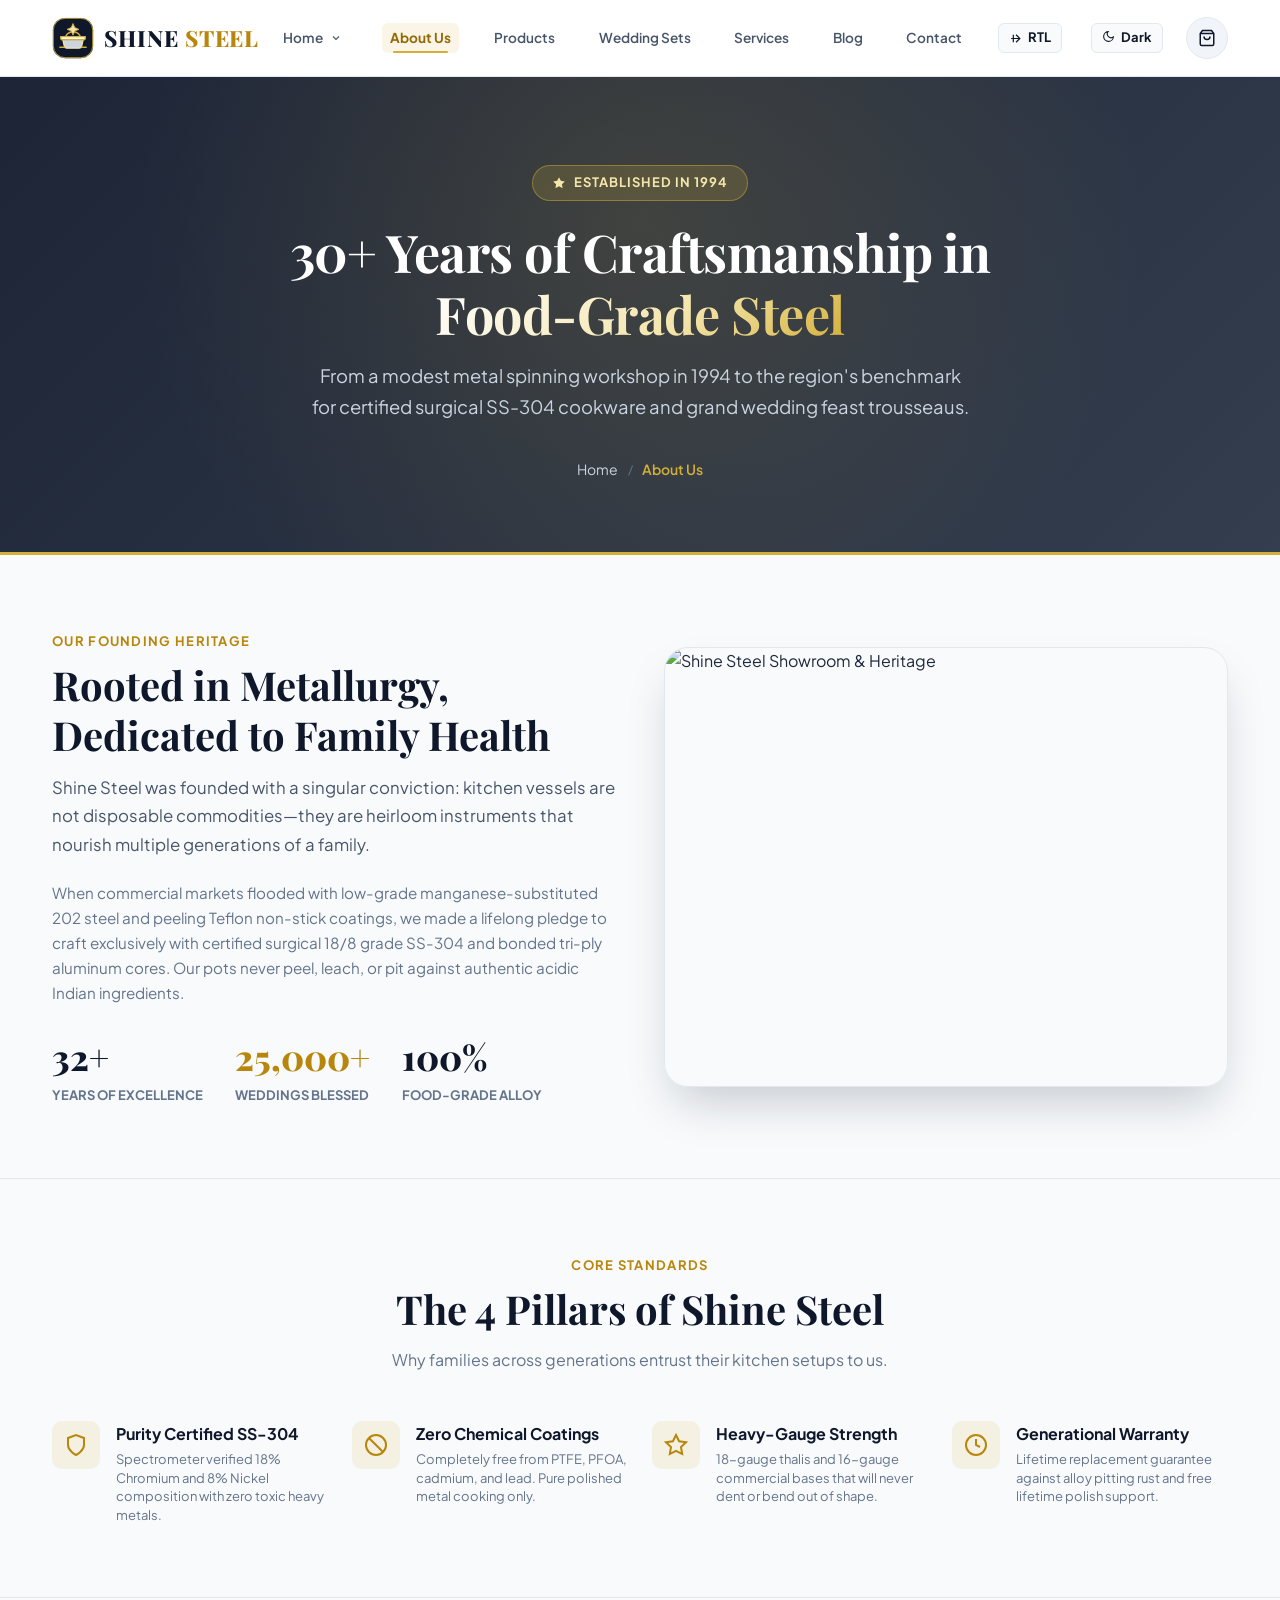
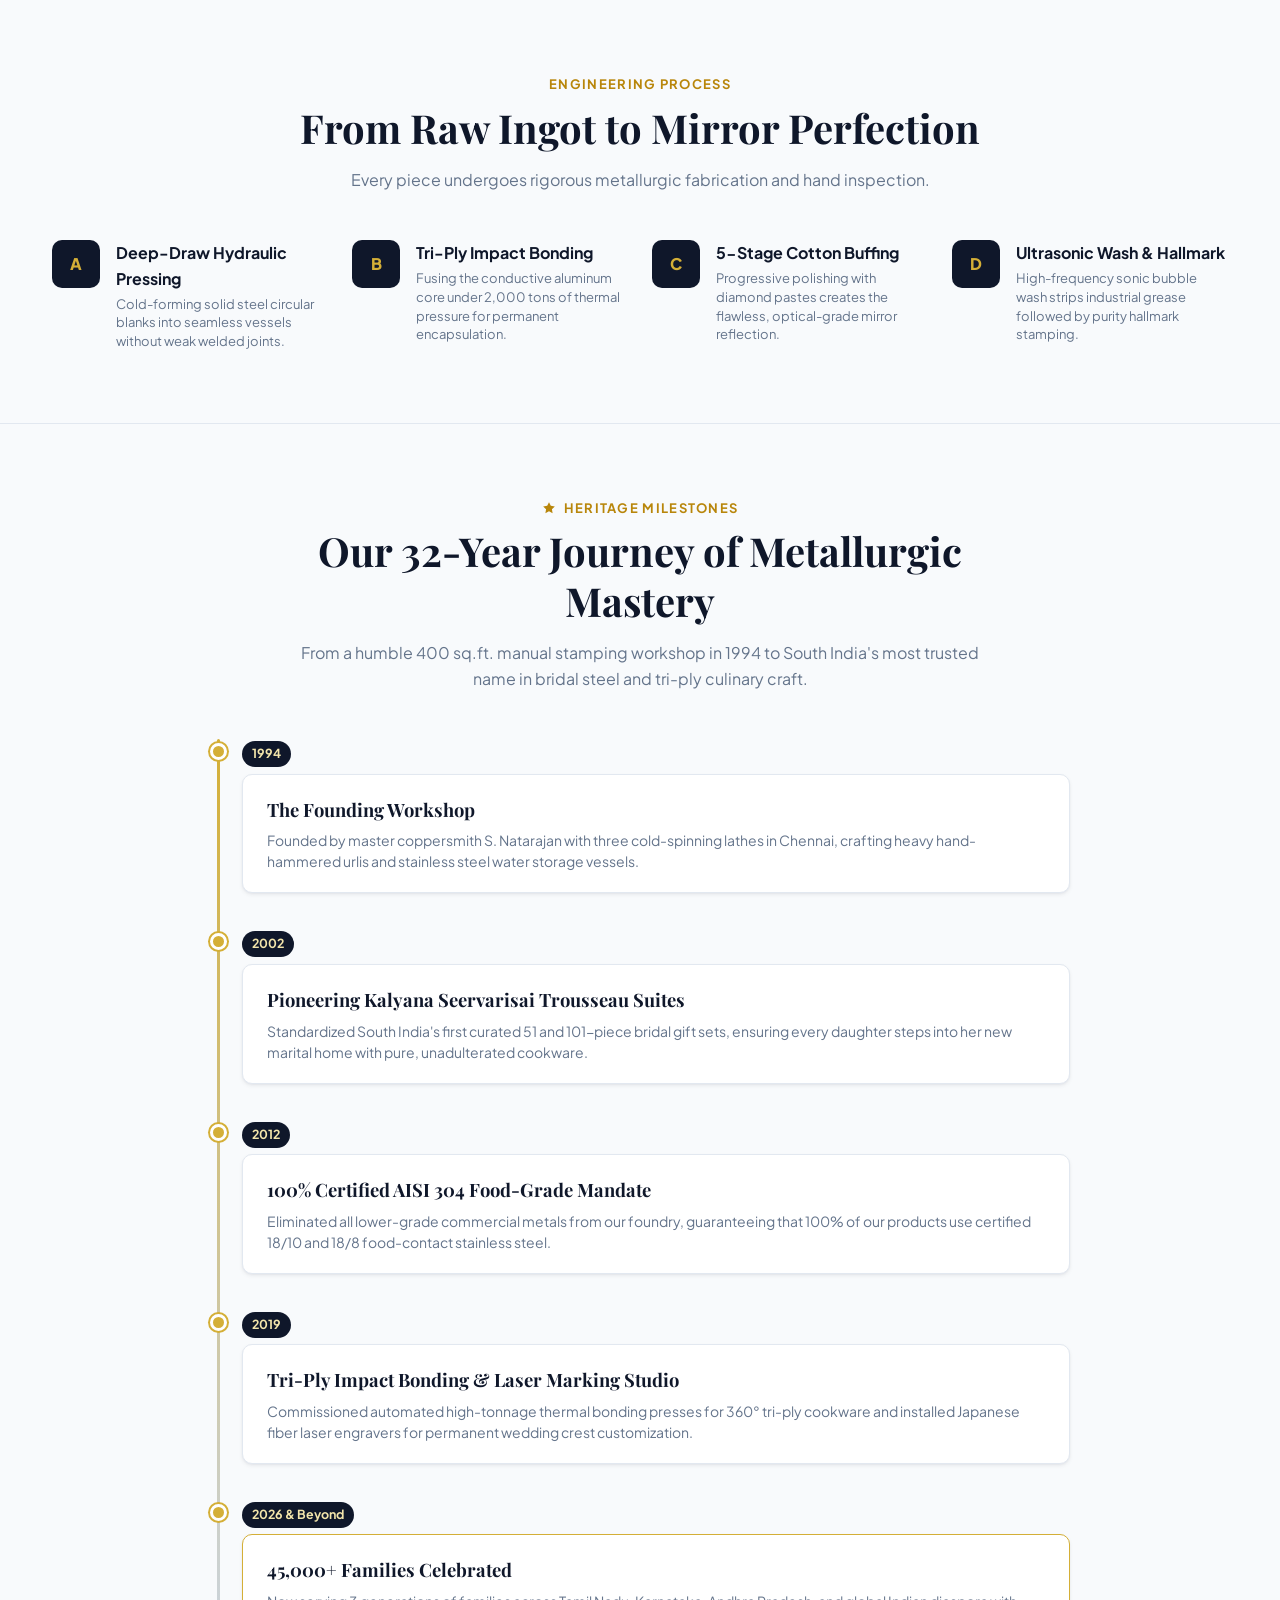
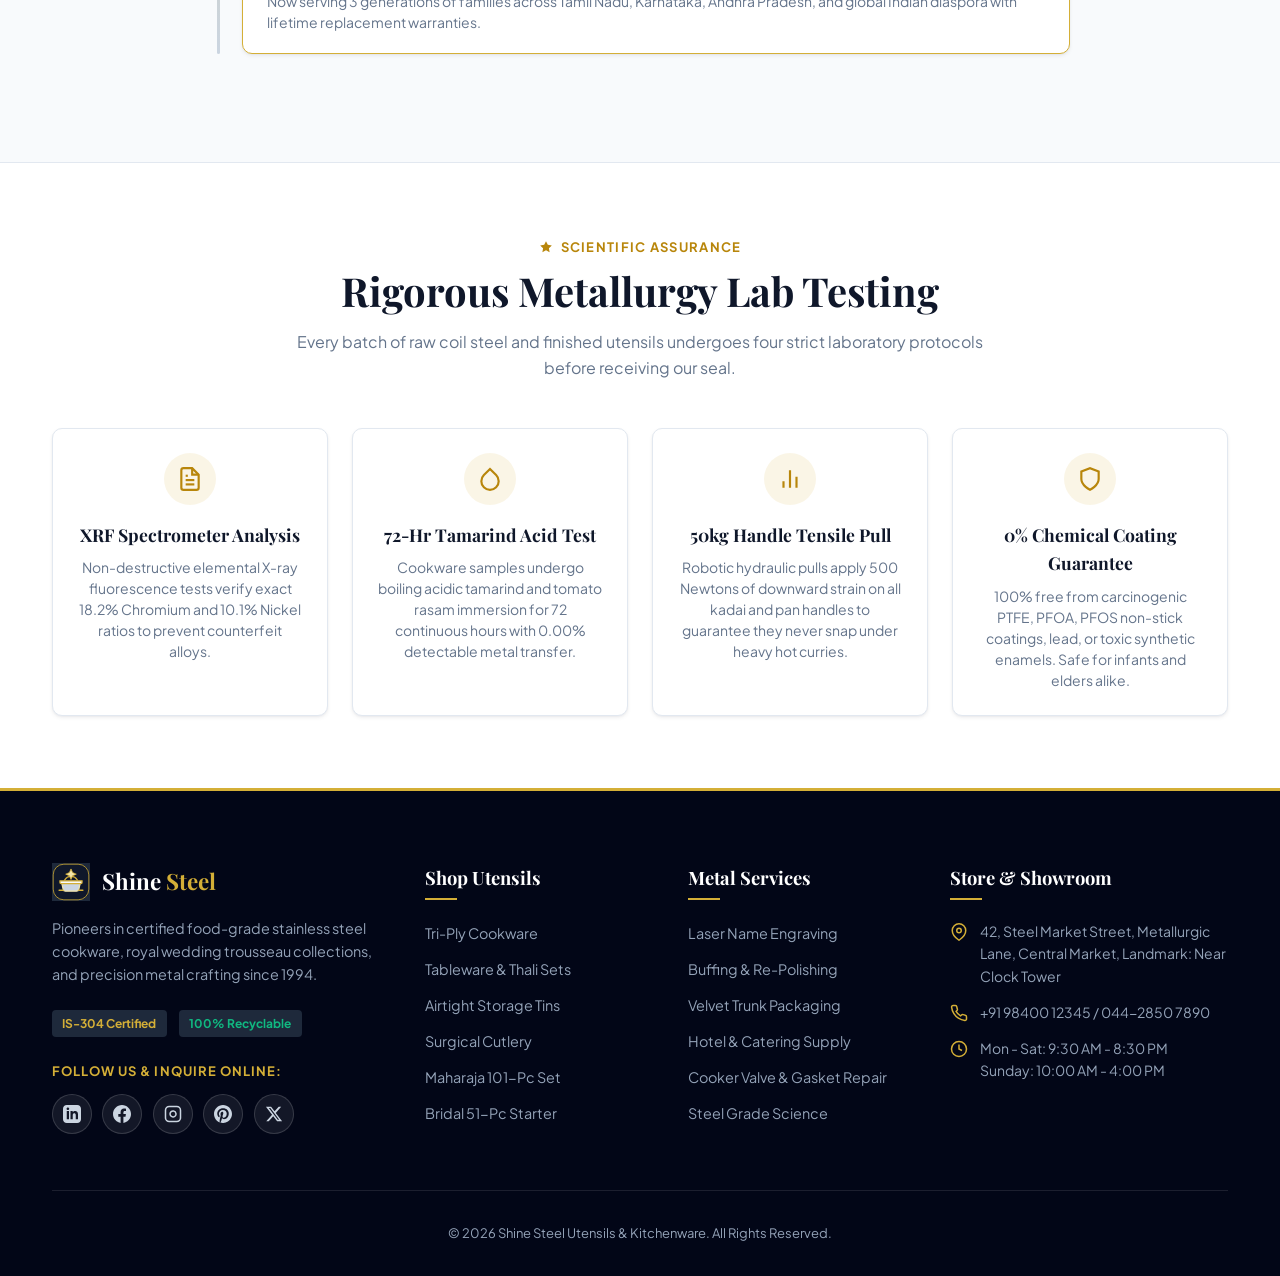
==== commit eeacbccc: "first commit" ====
--- a/about.html
+++ b/about.html
@@ -87,11 +87,49 @@
 
         <!-- Main Nav Links - Single Line Aligned -->
         <ul class="nav-menu">
-          <li class="nav-dropdown">
-            <a href="index.html" class="nav-link nav-dropdown-toggle" aria-haspopup="true">Home <svg width="12" height="12" viewBox="0 0 24 24" fill="none" stroke="currentColor" stroke-width="2"><path d="m6 9 6 6 6-6"/></svg></a>
+                    <li class="nav-dropdown">
+            <a href="index.html" class="nav-link nav-dropdown-toggle" aria-haspopup="true" aria-expanded="false">
+              <span>Home</span>
+              <svg class="dropdown-chevron" width="12" height="12" viewBox="0 0 24 24" fill="none" stroke="currentColor" stroke-width="2.2"><path d="m6 9 6 6 6-6"/></svg>
+            </a>
             <ul class="nav-submenu">
-              <li><a href="index.html">Home 1</a></li>
-              <li><a href="home2.html">Home 2</a></li>
+              <li class="nav-submenu-header">
+                <span class="nav-submenu-eyebrow">Storefront Variations</span>
+              </li>
+              <li>
+                <a href="index.html" class="nav-submenu-card">
+                  <div class="nav-submenu-icon">
+                    <svg width="18" height="18" viewBox="0 0 24 24" fill="none" stroke="currentColor" stroke-width="2"><path d="M3 9l9-7 9 7v11a2 2 0 0 1-2 2H5a2 2 0 0 1-2-2z"/><polyline points="9 22 9 12 15 12 15 22"/></svg>
+                  </div>
+                  <div class="nav-submenu-content">
+                    <div class="nav-submenu-title-row">
+                      <span class="nav-submenu-title">Home 1</span>
+                      <span class="nav-submenu-badge badge-classic">Classic</span>
+                    </div>
+                    <span class="nav-submenu-desc">Royal Wedding Sets, Tri-Ply &amp; Services</span>
+                  </div>
+                  <div class="nav-submenu-arrow">
+                    <svg width="14" height="14" viewBox="0 0 24 24" fill="none" stroke="currentColor" stroke-width="2.2"><path d="M5 12h14m-7-7 7 7-7 7"/></svg>
+                  </div>
+                </a>
+              </li>
+              <li>
+                <a href="home2.html" class="nav-submenu-card">
+                  <div class="nav-submenu-icon icon-modern">
+                    <svg width="18" height="18" viewBox="0 0 24 24" fill="none" stroke="currentColor" stroke-width="2"><polygon points="12 2 15.09 8.26 22 9.27 17 14.14 18.18 21.02 12 17.77 5.82 21.02 7 14.14 2 9.27 8.91 8.26 12 2"/></svg>
+                  </div>
+                  <div class="nav-submenu-content">
+                    <div class="nav-submenu-title-row">
+                      <span class="nav-submenu-title">Home 2</span>
+                      <span class="nav-submenu-badge badge-modern">Modern</span>
+                    </div>
+                    <span class="nav-submenu-desc">Contemporary Cookware &amp; Minimalist Living</span>
+                  </div>
+                  <div class="nav-submenu-arrow">
+                    <svg width="14" height="14" viewBox="0 0 24 24" fill="none" stroke="currentColor" stroke-width="2.2"><path d="M5 12h14m-7-7 7 7-7 7"/></svg>
+                  </div>
+                </a>
+              </li>
             </ul>
           </li>
           <li><a href="about.html" class="nav-link active">About Us</a></li>
@@ -602,8 +640,17 @@
         <button class="icon-btn" onclick="closeMobileMenu()">✕</button>
       </div>
       <div class="mobile-nav-links">
-        <a href="index.html" class="mobile-nav-link home-variant-link">Home 1 <span>→</span></a>
-        <a href="home2.html" class="mobile-nav-link home-variant-link">Home 2 <span>→</span></a>
+                <div class="mobile-nav-group">
+          <div class="mobile-nav-group-title">Home Variations</div>
+          <a href="index.html" class="mobile-nav-link home-variant-link">
+            <span class="mobile-nav-text">Home 1 <span class="mobile-nav-badge badge-classic">Classic</span></span>
+            <span>&rarr;</span>
+          </a>
+          <a href="home2.html" class="mobile-nav-link home-variant-link">
+            <span class="mobile-nav-text">Home 2 <span class="mobile-nav-badge badge-modern">Modern</span></span>
+            <span>&rarr;</span>
+          </a>
+        </div>
         <a href="about.html" class="mobile-nav-link active">About Our Craft <span>→</span></a>
         <a href="products.html" class="mobile-nav-link">Products & Categories <span>→</span></a>
         <a href="wedding-sets.html" class="mobile-nav-link">Wedding Trousseau Sets <span>→</span></a>
--- a/css/style.css
+++ b/css/style.css
@@ -333,56 +333,294 @@
 }
 
 .nav-dropdown-toggle {
-  gap: 0.35rem;
-}
-
+  display: inline-flex;
+  align-items: center;
+  gap: 0.4rem;
+  position: relative;
+  padding: 0.55rem 0.7rem;
+  border-radius: 12px;
+  border: 1px solid transparent;
+  transition: all var(--transition-fast);
+}
+
+.nav-dropdown:hover .nav-dropdown-toggle,
+.nav-dropdown:focus-within .nav-dropdown-toggle,
+.nav-dropdown.is-open .nav-dropdown-toggle {
+  background: rgba(212, 175, 55, 0.09);
+  border-color: rgba(212, 175, 55, 0.25);
+  box-shadow: inset 0 0 0 1px rgba(212, 175, 55, 0.08);
+}
+
+.nav-dropdown-toggle .dropdown-chevron,
 .nav-dropdown-toggle svg {
-  transition: transform var(--transition-fast);
-}
-
+  transition: transform 0.28s cubic-bezier(0.16, 1, 0.3, 1);
+  display: inline-block;
+  vertical-align: middle;
+}
+
+.nav-dropdown:hover .nav-dropdown-toggle .dropdown-chevron,
 .nav-dropdown:hover .nav-dropdown-toggle svg,
-.nav-dropdown:focus-within .nav-dropdown-toggle svg {
+.nav-dropdown:focus-within .nav-dropdown-toggle .dropdown-chevron,
+.nav-dropdown:focus-within .nav-dropdown-toggle svg,
+.nav-dropdown.is-open .nav-dropdown-toggle svg {
   transform: rotate(180deg);
 }
 
+/* Enhanced Luxury Submenu Container */
 .nav-submenu {
   position: absolute;
-  top: calc(100% - 1px);
+  top: calc(100% + 10px);
   left: 0;
-  z-index: 1100;
-  display: grid;
-  min-width: 150px;
-  gap: 0.2rem;
-  padding: 0.4rem;
-  border: 1px solid var(--color-silver-300);
-  border-radius: var(--radius-md);
-  background: var(--color-white);
-  box-shadow: var(--shadow-lg);
+  z-index: 1200;
+  display: flex;
+  flex-direction: column;
+  min-width: 330px;
+  max-width: 360px;
+  padding: 0.7rem;
+  margin: 0;
+  list-style: none;
+  background: rgba(255, 255, 255, 0.96);
+  -webkit-backdrop-filter: blur(14px);
+  backdrop-filter: blur(14px);
+  border: 1px solid rgba(212, 175, 55, 0.32);
+  border-radius: 18px;
+  box-shadow: 
+    0 22px 52px -12px rgba(15, 23, 42, 0.18),
+    0 10px 28px -14px rgba(15, 23, 42, 0.12),
+    0 0 0 1px rgba(212, 175, 55, 0.14);
   opacity: 0;
   visibility: hidden;
-  transition: opacity var(--transition-fast), visibility var(--transition-fast);
+  transform: translateY(12px) scale(0.97);
+  transform-origin: top left;
+  transition: 
+    opacity 0.24s cubic-bezier(0.16, 1, 0.3, 1),
+    transform 0.24s cubic-bezier(0.16, 1, 0.3, 1),
+    visibility 0.24s;
+  pointer-events: none;
+}
+
+/* Subtle Top Triangle Pointer */
+.nav-submenu::before {
+  content: '';
+  position: absolute;
+  top: -7px;
+  left: 22px;
+  width: 12px;
+  height: 12px;
+  background: #ffffff;
+  border-left: 1px solid rgba(212, 175, 55, 0.35);
+  border-top: 1px solid rgba(212, 175, 55, 0.35);
+  transform: rotate(45deg);
+  border-radius: 2px 0 0 0;
+  z-index: 1;
+}
+
+/* Invisible bridge so mouse hover doesn't break moving from toggle to submenu */
+.nav-dropdown::after {
+  content: '';
+  position: absolute;
+  top: 100%;
+  left: 0;
+  right: 0;
+  height: 12px;
+  display: block;
 }
 
 .nav-dropdown:hover .nav-submenu,
-.nav-dropdown:focus-within .nav-submenu {
+.nav-dropdown:focus-within .nav-submenu,
+.nav-dropdown.is-open .nav-submenu {
   opacity: 1;
   visibility: visible;
-}
-
-.nav-submenu a {
+  transform: translateY(0) scale(1);
+  pointer-events: auto;
+}
+
+/* Submenu Header Eyebrow */
+.nav-submenu-header {
+  padding: 0.35rem 0.65rem 0.45rem;
+  margin-bottom: 0.35rem;
+  border-bottom: 1px solid rgba(226, 232, 240, 0.85);
+  display: flex;
+  align-items: center;
+  justify-content: space-between;
+}
+
+.nav-submenu-eyebrow {
+  font-size: 0.68rem;
+  font-weight: 700;
+  text-transform: uppercase;
+  letter-spacing: 0.08em;
+  color: #94a3b8;
+}
+
+/* Submenu Interactive Item Cards */
+.nav-submenu li {
+  margin: 0;
+  padding: 0;
+  list-style: none;
+}
+
+.nav-submenu a,
+.nav-submenu .nav-submenu-card {
+  display: flex !important;
+  align-items: center !important;
+  gap: 0.85rem !important;
+  padding: 0.75rem 0.85rem !important;
+  border-radius: 12px !important;
+  text-decoration: none !important;
+  color: #1e293b !important;
+  background: transparent;
+  border: 1px solid transparent !important;
+  transition: all 0.22s cubic-bezier(0.16, 1, 0.3, 1) !important;
+  position: relative;
+  z-index: 2;
+  margin-bottom: 0.25rem;
+  text-align: left;
+}
+
+.nav-submenu li:last-child a,
+.nav-submenu li:last-child .nav-submenu-card {
+  margin-bottom: 0;
+}
+
+/* Icon Container */
+.nav-submenu-icon {
+  width: 38px;
+  height: 38px;
+  border-radius: 10px;
+  background: linear-gradient(135deg, rgba(212, 175, 55, 0.16) 0%, rgba(212, 175, 55, 0.05) 100%);
+  border: 1px solid rgba(212, 175, 55, 0.35);
+  color: #b8911c;
+  display: flex;
+  align-items: center;
+  justify-content: center;
+  flex-shrink: 0;
+  transition: all 0.24s cubic-bezier(0.16, 1, 0.3, 1);
+}
+
+.nav-submenu-icon.icon-modern {
+  background: linear-gradient(135deg, rgba(14, 165, 233, 0.14) 0%, rgba(14, 165, 233, 0.04) 100%);
+  border-color: rgba(14, 165, 233, 0.3);
+  color: #0284c7;
+}
+
+/* Content Column */
+.nav-submenu-content {
+  flex: 1;
+  min-width: 0;
+}
+
+.nav-submenu-title-row {
+  display: flex;
+  align-items: center;
+  gap: 0.5rem;
+  margin-bottom: 0.2rem;
+}
+
+.nav-submenu-title {
+  font-size: 0.95rem;
+  font-weight: 700;
+  color: #0f172a;
+  letter-spacing: -0.01em;
+  transition: color 0.2s ease;
+}
+
+/* Badges */
+.nav-submenu-badge {
+  font-size: 0.65rem;
+  font-weight: 700;
+  text-transform: uppercase;
+  letter-spacing: 0.05em;
+  padding: 2px 7px;
+  border-radius: 999px;
+  display: inline-block;
+  line-height: 1.3;
+}
+
+.badge-classic {
+  background: rgba(212, 175, 55, 0.18);
+  color: #854d0e;
+  border: 1px solid rgba(212, 175, 55, 0.35);
+}
+
+.badge-modern {
+  background: #e0f2fe;
+  color: #0369a1;
+  border: 1px solid #bae6fd;
+}
+
+/* Description Text */
+.nav-submenu-desc {
+  font-size: 0.775rem;
+  color: #64748b;
+  line-height: 1.35;
+  margin: 0;
   display: block;
-  padding: 0.55rem 0.7rem;
-  border-radius: var(--radius-sm);
-  color: var(--color-silver-600);
-  font-size: 0.875rem;
-  font-weight: 600;
-  white-space: nowrap;
-}
-
+  white-space: normal !important;
+}
+
+/* Gliding Arrow */
+.nav-submenu-arrow {
+  color: #94a3b8;
+  display: flex;
+  align-items: center;
+  justify-content: center;
+  flex-shrink: 0;
+  transition: all 0.24s cubic-bezier(0.16, 1, 0.3, 1);
+  opacity: 0.5;
+}
+
+/* Hover State */
 .nav-submenu a:hover,
-.nav-submenu a.active {
-  background: rgba(212, 175, 55, 0.14);
+.nav-submenu .nav-submenu-card:hover {
+  background: linear-gradient(135deg, rgba(254, 252, 232, 0.9) 0%, rgba(255, 255, 255, 0.95) 100%) !important;
+  border-color: rgba(212, 175, 55, 0.45) !important;
+  transform: translateX(4px);
+  box-shadow: 0 4px 14px rgba(212, 175, 55, 0.12);
+}
+
+.nav-submenu a:hover .nav-submenu-title,
+.nav-submenu .nav-submenu-card:hover .nav-submenu-title {
   color: #926904;
+}
+
+.nav-submenu a:hover .nav-submenu-icon,
+.nav-submenu .nav-submenu-card:hover .nav-submenu-icon {
+  transform: scale(1.08);
+  box-shadow: 0 4px 10px rgba(212, 175, 55, 0.25);
+}
+
+.nav-submenu a:hover .nav-submenu-arrow,
+.nav-submenu .nav-submenu-card:hover .nav-submenu-arrow {
+  transform: translateX(4px);
+  color: #b8911c;
+  opacity: 1;
+}
+
+/* Active State (Current Page) */
+.nav-submenu a.active,
+.nav-submenu .nav-submenu-card.active {
+  background: linear-gradient(135deg, rgba(254, 249, 195, 0.7) 0%, rgba(255, 255, 255, 0.9) 100%) !important;
+  border-color: var(--color-accent) !important;
+  box-shadow: inset 3px 0 0 0 var(--color-accent), 0 3px 10px rgba(212, 175, 55, 0.15) !important;
+}
+
+.nav-submenu a.active .nav-submenu-title,
+.nav-submenu .nav-submenu-card.active .nav-submenu-title {
+  color: #854d0e;
+}
+
+.nav-submenu a.active .nav-submenu-icon,
+.nav-submenu .nav-submenu-card.active .nav-submenu-icon {
+  background: var(--color-accent);
+  color: #0b1120;
+  border-color: var(--color-accent);
+}
+
+.nav-submenu a.active .nav-submenu-arrow,
+.nav-submenu .nav-submenu-card.active .nav-submenu-arrow {
+  color: #b8911c;
+  opacity: 1;
 }
 
 /* Divider between Links & Control Buttons */
@@ -1041,6 +1279,10 @@
   position: relative;
 }
 
+.products-grid > .product-card {
+  height: 100%;
+}
+
 .product-card:hover {
   transform: translateY(-4px);
   box-shadow: var(--shadow-lg);
@@ -1121,7 +1363,7 @@
   padding: 1.25rem;
   display: flex;
   flex-direction: column;
-  flex-grow: 1;
+  flex: 1;
 }
 
 .product-category-tag {
@@ -1131,6 +1373,7 @@
   font-weight: 700;
   letter-spacing: 0.06em;
   margin-bottom: 0.25rem;
+  min-height: 1.125rem;
 }
 
 .product-title {
@@ -1140,6 +1383,7 @@
   color: var(--color-primary);
   margin-bottom: 0.4rem;
   line-height: 1.3;
+  min-height: 2.6em;
 }
 
 .product-meta-specs {
@@ -1149,6 +1393,7 @@
   font-size: 0.8125rem;
   color: var(--color-silver-500);
   margin-bottom: 0.75rem;
+  min-height: 1.25rem;
 }
 
 .product-rating {
@@ -1158,6 +1403,30 @@
   font-size: 0.8125rem;
   color: #f59e0b;
   margin-bottom: 0.85rem;
+  min-height: 1.25rem;
+}
+
+.wedding-product-content {
+  display: grid;
+  grid-template-rows: auto minmax(2.6em, auto) minmax(8rem, auto) minmax(0, 1fr) auto;
+}
+
+.wedding-product-description {
+  margin: 0 0 1rem;
+  color: var(--color-silver-500);
+  font-size: 0.875rem;
+  line-height: 1.5;
+}
+
+.wedding-product-inclusions {
+  align-self: stretch;
+  margin-bottom: 1.25rem;
+}
+
+.wedding-product-inclusions ul {
+  padding-left: 0;
+  margin: 0;
+  list-style: none;
 }
 
 .product-rating .review-count {
@@ -2471,7 +2740,41 @@
 [dir="rtl"] .nav-submenu {
   right: 0;
   left: auto;
+  transform-origin: top right;
   text-align: right;
+}
+
+[dir="rtl"] .nav-submenu::before {
+  left: auto;
+  right: 22px;
+  border-left: none;
+  border-right: 1px solid rgba(212, 175, 55, 0.35);
+}
+
+[dir="rtl"] .nav-submenu a,
+[dir="rtl"] .nav-submenu .nav-submenu-card {
+  text-align: right;
+}
+
+[dir="rtl"] .nav-submenu-arrow {
+  margin-left: 0;
+  margin-right: auto;
+  transform: rotate(180deg);
+}
+
+[dir="rtl"] .nav-submenu a:hover,
+[dir="rtl"] .nav-submenu .nav-submenu-card:hover {
+  transform: translateX(-4px);
+}
+
+[dir="rtl"] .nav-submenu a:hover .nav-submenu-arrow,
+[dir="rtl"] .nav-submenu .nav-submenu-card:hover .nav-submenu-arrow {
+  transform: rotate(180deg) translateX(4px);
+}
+
+[dir="rtl"] .nav-submenu a.active,
+[dir="rtl"] .nav-submenu .nav-submenu-card.active {
+  box-shadow: inset -3px 0 0 0 var(--color-accent), 0 3px 10px rgba(212, 175, 55, 0.15) !important;
 }
 
 [dir="rtl"] body {
@@ -2621,16 +2924,59 @@
 
 [data-theme="dark"] .nav-submenu {
   background: #0f172a;
-  border-color: #334155;
-}
-
-[data-theme="dark"] .nav-submenu a {
-  color: #cbd5e1;
+  border-color: rgba(212, 175, 55, 0.35);
+  box-shadow: 
+    0 20px 48px -8px rgba(0, 0, 0, 0.7),
+    0 6px 16px -2px rgba(0, 0, 0, 0.5),
+    0 0 0 1px rgba(212, 175, 55, 0.2);
+}
+
+[data-theme="dark"] .nav-submenu::before {
+  background: #0f172a;
+  border-color: rgba(212, 175, 55, 0.35);
+}
+
+[data-theme="dark"] .nav-submenu-header {
+  border-bottom-color: #1e293b;
+}
+
+[data-theme="dark"] .nav-submenu-eyebrow {
+  color: #64748b;
+}
+
+[data-theme="dark"] .nav-submenu a,
+[data-theme="dark"] .nav-submenu .nav-submenu-card {
+  color: #e2e8f0 !important;
+}
+
+[data-theme="dark"] .nav-submenu-title {
+  color: #f8fafc;
+}
+
+[data-theme="dark"] .nav-submenu-desc {
+  color: #94a3b8;
 }
 
 [data-theme="dark"] .nav-submenu a:hover,
-[data-theme="dark"] .nav-submenu a.active {
-  background: rgba(212, 175, 55, 0.16);
+[data-theme="dark"] .nav-submenu .nav-submenu-card:hover {
+  background: #1e293b !important;
+  border-color: var(--color-accent) !important;
+}
+
+[data-theme="dark"] .nav-submenu a:hover .nav-submenu-title,
+[data-theme="dark"] .nav-submenu .nav-submenu-card:hover .nav-submenu-title {
+  color: #f3e5ab;
+}
+
+[data-theme="dark"] .nav-submenu a.active,
+[data-theme="dark"] .nav-submenu .nav-submenu-card.active {
+  background: rgba(212, 175, 55, 0.14) !important;
+  border-color: var(--color-accent) !important;
+  box-shadow: inset 3px 0 0 0 var(--color-accent), 0 3px 10px rgba(0, 0, 0, 0.3) !important;
+}
+
+[data-theme="dark"] .nav-submenu a.active .nav-submenu-title,
+[data-theme="dark"] .nav-submenu .nav-submenu-card.active .nav-submenu-title {
   color: #f3e5ab;
 }
 
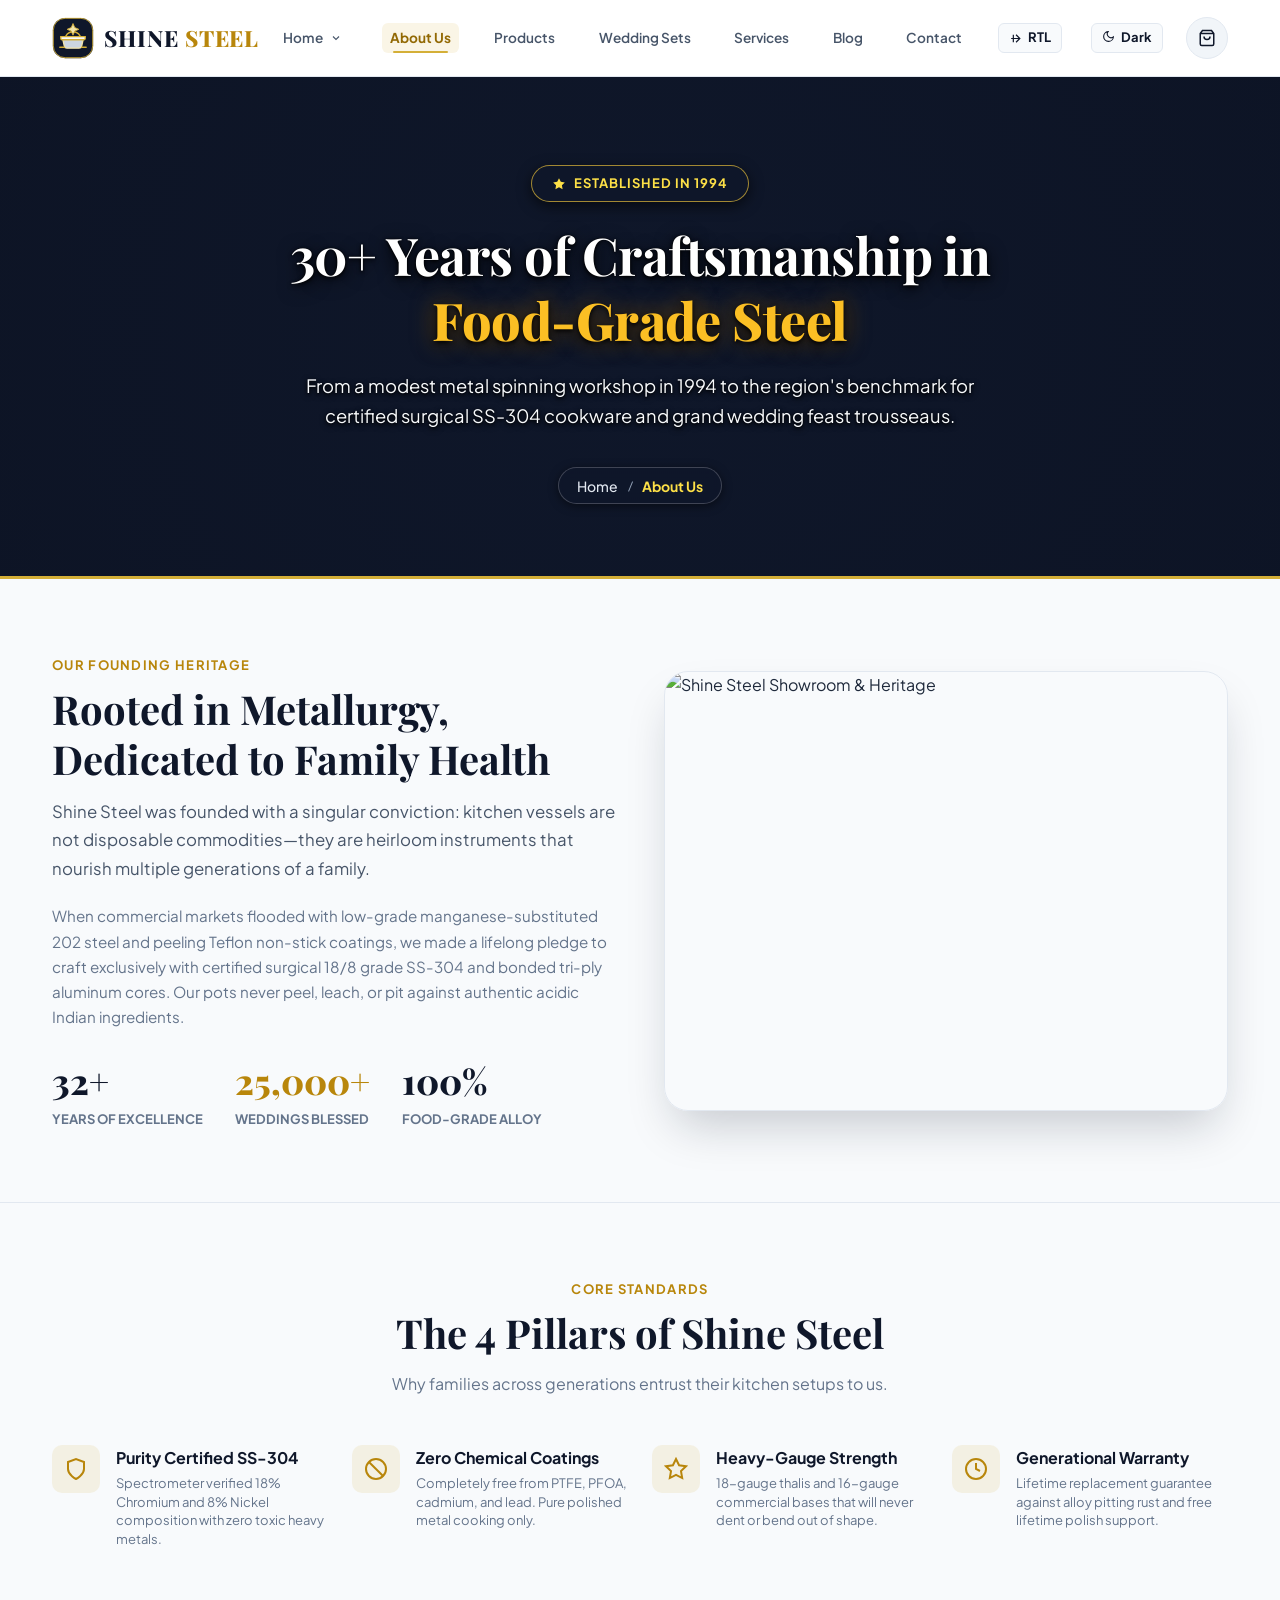
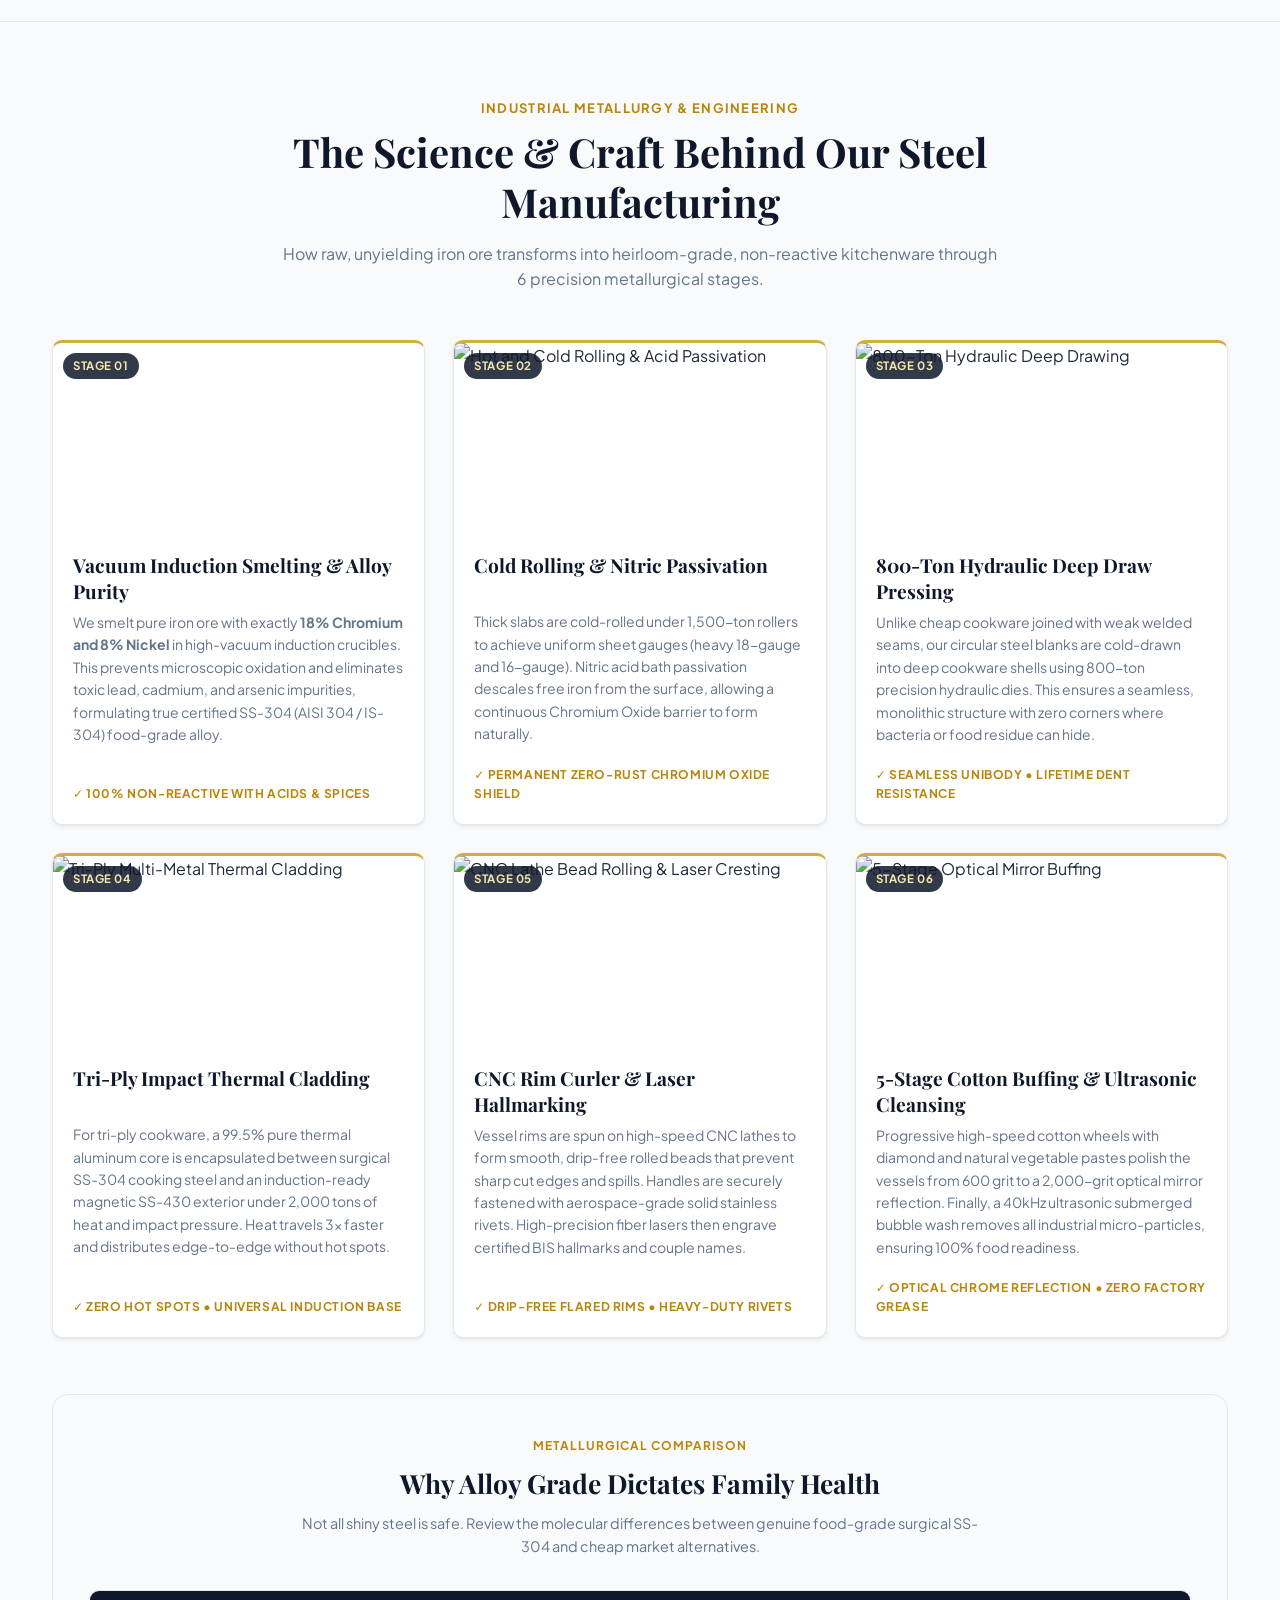
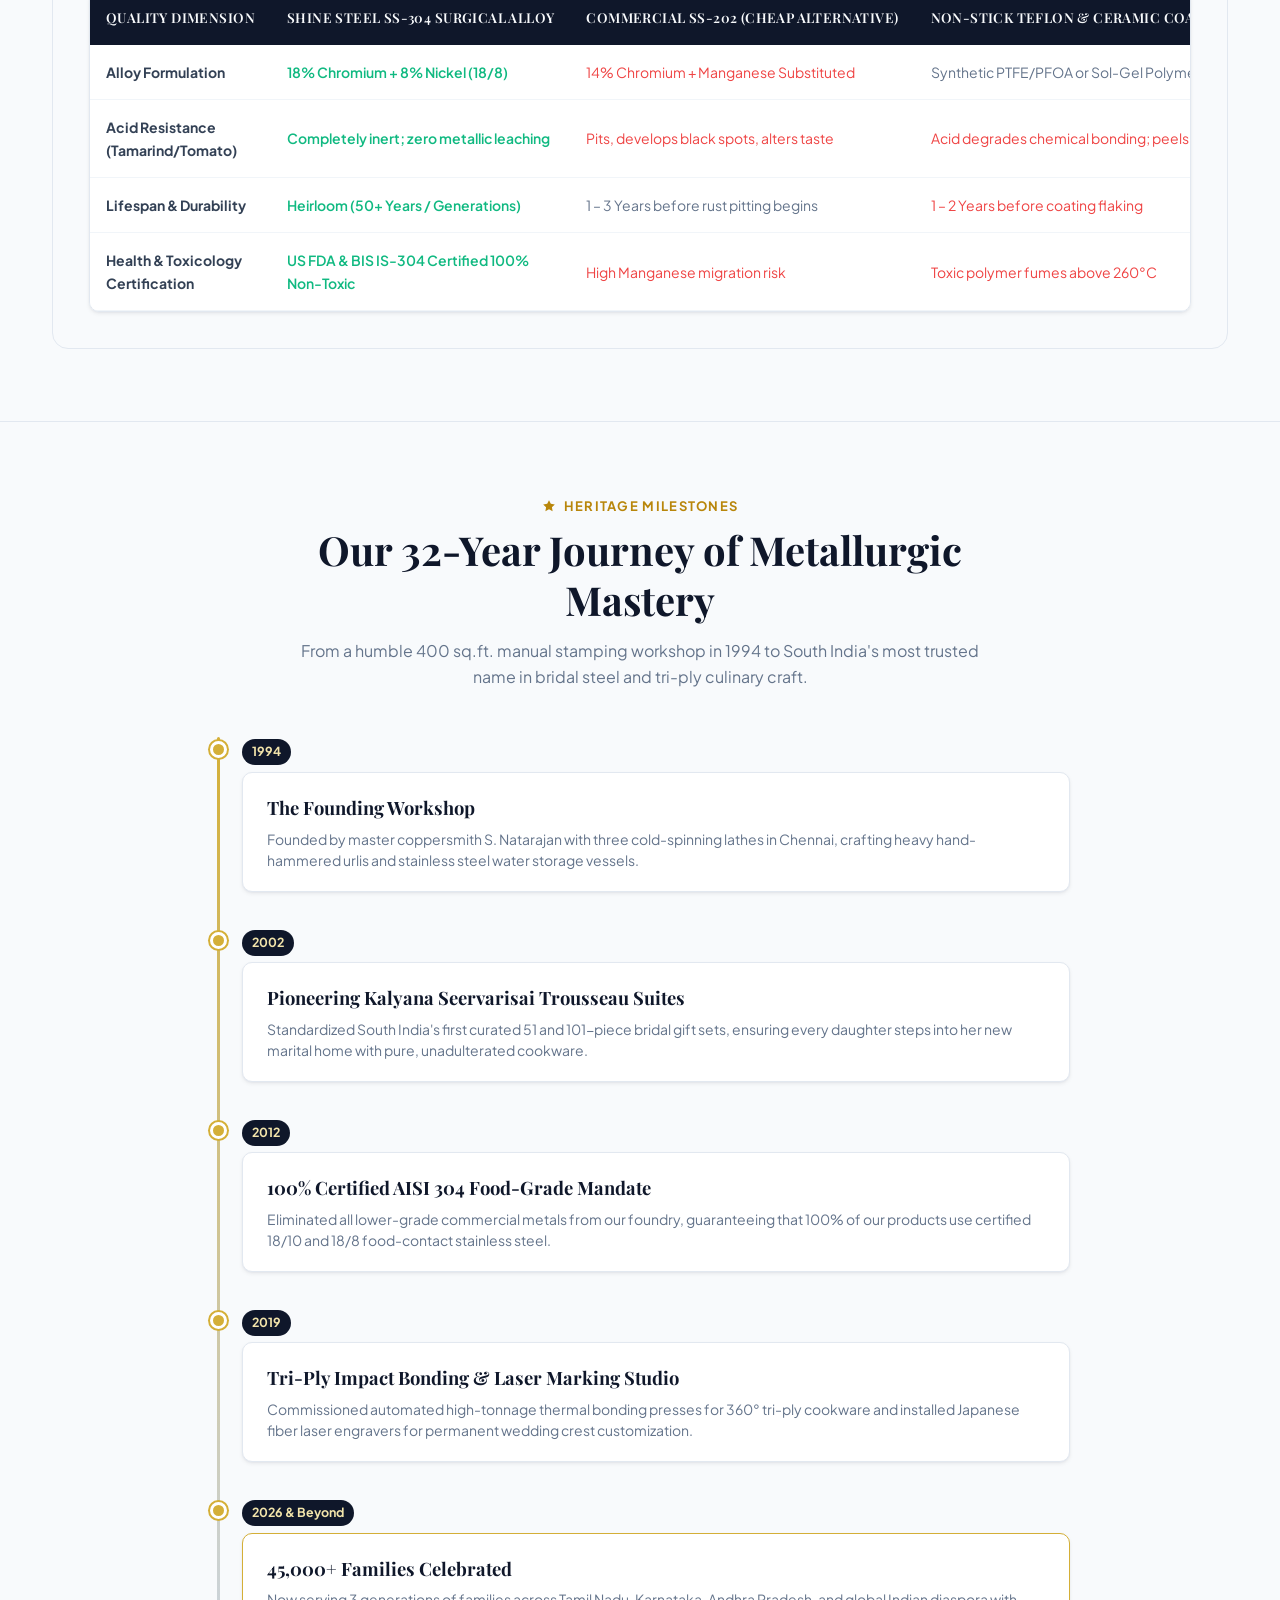
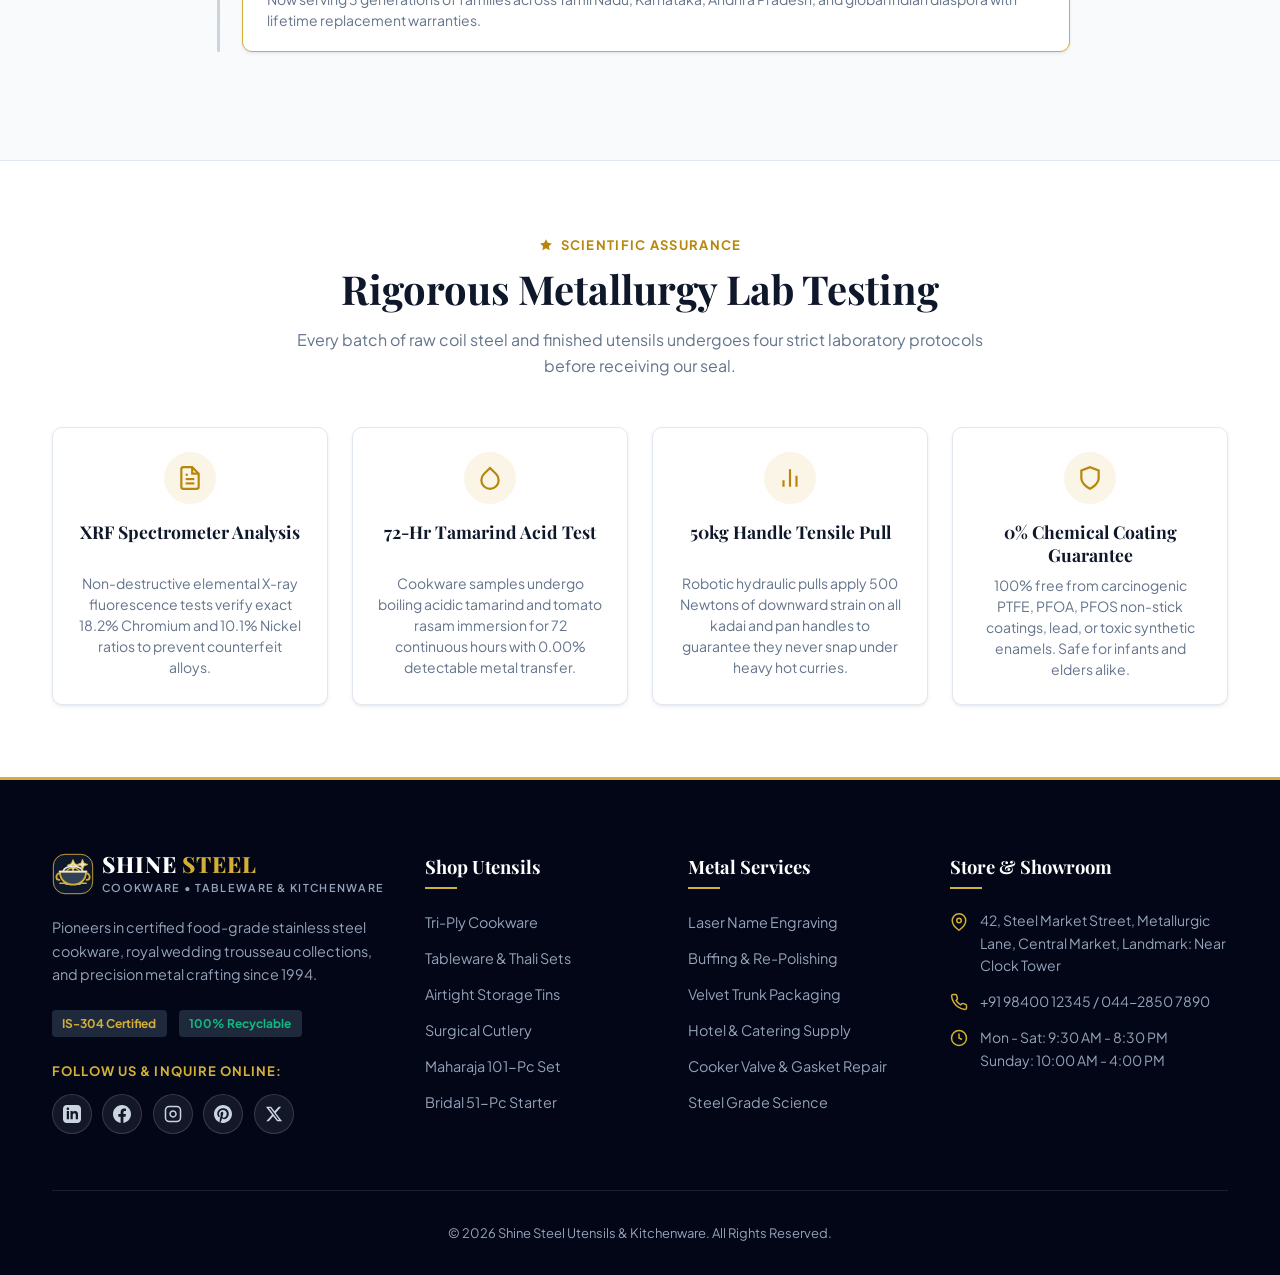
==== commit 52319d94: "first commit" ====
--- a/about.html
+++ b/about.html
@@ -182,7 +182,7 @@
        HERO SECTION: STRICTLY MATCHED SIZE, FONT STYLE, FONT SIZE,
        AND CENTER-ALIGNED CONTENT FOR A CONSISTENT PRESENTATION
        ========================================================================== -->
-  <section class="page-hero" style="--hero-bg-url: url('https://images.unsplash.com/photo-1540189549336-e6e99c3679fe?auto=format&fit=crop&w=1600&q=80');">
+  <section class="page-hero" style="--hero-bg-url: url('https://images.unsplash.com/photo-1581092162384-8987c1d64718?auto=format&fit=crop&w=1600&q=80');">
     <div class="hero-inner">
       <div class="hero-badge">
         <svg width="14" height="14" viewBox="0 0 24 24" fill="currentColor"><polygon points="12 2 15.09 8.26 22 9.27 17 14.14 18.18 21.02 12 17.77 5.82 21.02 7 14.14 2 9.27 8.91 8.26 12 2"/></svg>
@@ -289,52 +289,176 @@
     </div>
   </section>
 
-  <!-- Master Craft Workshop Process -->
-  <section class="section-py">
+  <!-- Master Craft Workshop Process: Deep Metallurgy & Manufacturing -->
+  <section class="section-py" id="manufacturing-process">
     <div class="container">
-      <div class="section-header">
-        <span class="section-tag">Engineering Process</span>
-        <h2 class="section-title">From Raw Ingot to Mirror Perfection</h2>
-        <p class="section-subtitle">Every piece undergoes rigorous metallurgic fabrication and hand inspection.</p>
-      </div>
-
-      <div class="trust-grid">
-        <div class="trust-item">
-          <div class="trust-icon" style="background:#0f172a;color:#d4af37;font-weight:800;">A</div>
-          <div class="trust-content">
-            <h4>Deep-Draw Hydraulic Pressing</h4>
-            <p>Cold-forming solid steel circular blanks into seamless vessels without weak welded joints.</p>
-          </div>
-        </div>
-
-        <div class="trust-item">
-          <div class="trust-icon" style="background:#0f172a;color:#d4af37;font-weight:800;">B</div>
-          <div class="trust-content">
-            <h4>Tri-Ply Impact Bonding</h4>
-            <p>Fusing the conductive aluminum core under 2,000 tons of thermal pressure for permanent encapsulation.</p>
-          </div>
-        </div>
-
-        <div class="trust-item">
-          <div class="trust-icon" style="background:#0f172a;color:#d4af37;font-weight:800;">C</div>
-          <div class="trust-content">
-            <h4>5-Stage Cotton Buffing</h4>
-            <p>Progressive polishing with diamond pastes creates the flawless, optical-grade mirror reflection.</p>
-          </div>
-        </div>
-
-        <div class="trust-item">
-          <div class="trust-icon" style="background:#0f172a;color:#d4af37;font-weight:800;">D</div>
-          <div class="trust-content">
-            <h4>Ultrasonic Wash & Hallmark</h4>
-            <p>High-frequency sonic bubble wash strips industrial grease followed by purity hallmark stamping.</p>
-          </div>
+      <div class="section-header text-center">
+        <span class="section-tag">Industrial Metallurgy & Engineering</span>
+        <h2 class="section-title">The Science & Craft Behind Our Steel Manufacturing</h2>
+        <p class="section-subtitle">
+          How raw, unyielding iron ore transforms into heirloom-grade, non-reactive kitchenware through 6 precision metallurgical stages.
+        </p>
+      </div>
+
+      <!-- 6-Stage Manufacturing Workflow -->
+      <div style="display:grid; grid-template-columns:repeat(auto-fit, minmax(320px, 1fr)); gap:1.75rem; margin-top:2.5rem;">
+        
+        <!-- Stage 1 -->
+        <div class="zone-card" style="border-top:3px solid var(--color-accent);">
+          <div class="zone-img-box" style="height:190px;">
+            <img src="https://images.unsplash.com/photo-1504917599217-d4dc5ebe6122?auto=format&fit=crop&w=800&q=80" alt="Vacuum Induction Steel Smelting" onerror="this.src='https://images.unsplash.com/photo-1581091226825-a6a2a5aee158?auto=format&fit=crop&w=800&q=80'" loading="lazy">
+            <span class="zone-badge-tag">Stage 01</span>
+          </div>
+          <div class="zone-body">
+            <h4 style="font-family:var(--font-serif); font-size:1.2rem; color:#0f172a; margin-bottom:0.4rem;">Vacuum Induction Smelting & Alloy Purity</h4>
+            <p style="font-size:0.875rem; color:#64748b; line-height:1.6; margin-bottom:1rem;">
+              We smelt pure iron ore with exactly <strong>18% Chromium and 8% Nickel</strong> in high-vacuum induction crucibles. This prevents microscopic oxidation and eliminates toxic lead, cadmium, and arsenic impurities, formulating true certified SS-304 (AISI 304 / IS-304) food-grade alloy.
+            </p>
+            <div style="font-size:0.75rem; font-weight:700; color:#b8860b; text-transform:uppercase; letter-spacing:0.05em; margin-top:auto;">
+              ✓ 100% Non-Reactive with Acids & Spices
+            </div>
+          </div>
+        </div>
+
+        <!-- Stage 2 -->
+        <div class="zone-card" style="border-top:3px solid var(--color-accent);">
+          <div class="zone-img-box" style="height:190px;">
+            <img src="https://images.unsplash.com/photo-1581092160607-ee22621dd758?auto=format&fit=crop&w=800&q=80" alt="Hot and Cold Rolling & Acid Passivation" loading="lazy">
+            <span class="zone-badge-tag">Stage 02</span>
+          </div>
+          <div class="zone-body">
+            <h4 style="font-family:var(--font-serif); font-size:1.2rem; color:#0f172a; margin-bottom:0.4rem;">Cold Rolling & Nitric Passivation</h4>
+            <p style="font-size:0.875rem; color:#64748b; line-height:1.6; margin-bottom:1rem;">
+              Thick slabs are cold-rolled under 1,500-ton rollers to achieve uniform sheet gauges (heavy 18-gauge and 16-gauge). Nitric acid bath passivation descales free iron from the surface, allowing a continuous Chromium Oxide barrier to form naturally.
+            </p>
+            <div style="font-size:0.75rem; font-weight:700; color:#b8860b; text-transform:uppercase; letter-spacing:0.05em; margin-top:auto;">
+              ✓ Permanent Zero-Rust Chromium Oxide Shield
+            </div>
+          </div>
+        </div>
+
+        <!-- Stage 3 -->
+        <div class="zone-card" style="border-top:3px solid var(--color-accent);">
+          <div class="zone-img-box" style="height:190px;">
+            <img src="https://images.unsplash.com/photo-1581091226825-a6a2a5aee158?auto=format&fit=crop&w=800&q=80" alt="800-Ton Hydraulic Deep Drawing" loading="lazy">
+            <span class="zone-badge-tag">Stage 03</span>
+          </div>
+          <div class="zone-body">
+            <h4 style="font-family:var(--font-serif); font-size:1.2rem; color:#0f172a; margin-bottom:0.4rem;">800-Ton Hydraulic Deep Draw Pressing</h4>
+            <p style="font-size:0.875rem; color:#64748b; line-height:1.6; margin-bottom:1rem;">
+              Unlike cheap cookware joined with weak welded seams, our circular steel blanks are cold-drawn into deep cookware shells using 800-ton precision hydraulic dies. This ensures a seamless, monolithic structure with zero corners where bacteria or food residue can hide.
+            </p>
+            <div style="font-size:0.75rem; font-weight:700; color:#b8860b; text-transform:uppercase; letter-spacing:0.05em; margin-top:auto;">
+              ✓ Seamless Unibody • Lifetime Dent Resistance
+            </div>
+          </div>
+        </div>
+
+        <!-- Stage 4 -->
+        <div class="zone-card" style="border-top:3px solid var(--color-accent);">
+          <div class="zone-img-box" style="height:190px;">
+            <img src="https://images.unsplash.com/photo-1584269600464-37b1b58a9fe7?auto=format&fit=crop&w=800&q=80" alt="Tri-Ply Multi-Metal Thermal Cladding" loading="lazy">
+            <span class="zone-badge-tag">Stage 04</span>
+          </div>
+          <div class="zone-body">
+            <h4 style="font-family:var(--font-serif); font-size:1.2rem; color:#0f172a; margin-bottom:0.4rem;">Tri-Ply Impact Thermal Cladding</h4>
+            <p style="font-size:0.875rem; color:#64748b; line-height:1.6; margin-bottom:1rem;">
+              For tri-ply cookware, a 99.5% pure thermal aluminum core is encapsulated between surgical SS-304 cooking steel and an induction-ready magnetic SS-430 exterior under 2,000 tons of heat and impact pressure. Heat travels 3x faster and distributes edge-to-edge without hot spots.
+            </p>
+            <div style="font-size:0.75rem; font-weight:700; color:#b8860b; text-transform:uppercase; letter-spacing:0.05em; margin-top:auto;">
+              ✓ Zero Hot Spots • Universal Induction Base
+            </div>
+          </div>
+        </div>
+
+        <!-- Stage 5 -->
+        <div class="zone-card" style="border-top:3px solid var(--color-accent);">
+          <div class="zone-img-box" style="height:190px;">
+            <img src="https://images.unsplash.com/photo-1563245372-f21724e3856d?auto=format&fit=crop&w=800&q=80" alt="CNC Lathe Bead Rolling & Laser Cresting" loading="lazy">
+            <span class="zone-badge-tag">Stage 05</span>
+          </div>
+          <div class="zone-body">
+            <h4 style="font-family:var(--font-serif); font-size:1.2rem; color:#0f172a; margin-bottom:0.4rem;">CNC Rim Curler & Laser Hallmarking</h4>
+            <p style="font-size:0.875rem; color:#64748b; line-height:1.6; margin-bottom:1rem;">
+              Vessel rims are spun on high-speed CNC lathes to form smooth, drip-free rolled beads that prevent sharp cut edges and spills. Handles are securely fastened with aerospace-grade solid stainless rivets. High-precision fiber lasers then engrave certified BIS hallmarks and couple names.
+            </p>
+            <div style="font-size:0.75rem; font-weight:700; color:#b8860b; text-transform:uppercase; letter-spacing:0.05em; margin-top:auto;">
+              ✓ Drip-Free Flared Rims • Heavy-Duty Rivets
+            </div>
+          </div>
+        </div>
+
+        <!-- Stage 6 -->
+        <div class="zone-card" style="border-top:3px solid var(--color-accent);">
+          <div class="zone-img-box" style="height:190px;">
+            <img src="https://images.unsplash.com/photo-1581092162384-8987c1d64718?auto=format&fit=crop&w=800&q=80" alt="5-Stage Optical Mirror Buffing" loading="lazy">
+            <span class="zone-badge-tag">Stage 06</span>
+          </div>
+          <div class="zone-body">
+            <h4 style="font-family:var(--font-serif); font-size:1.2rem; color:#0f172a; margin-bottom:0.4rem;">5-Stage Cotton Buffing & Ultrasonic Cleansing</h4>
+            <p style="font-size:0.875rem; color:#64748b; line-height:1.6; margin-bottom:1rem;">
+              Progressive high-speed cotton wheels with diamond and natural vegetable pastes polish the vessels from 600 grit to a 2,000-grit optical mirror reflection. Finally, a 40kHz ultrasonic submerged bubble wash removes all industrial micro-particles, ensuring 100% food readiness.
+            </p>
+            <div style="font-size:0.75rem; font-weight:700; color:#b8860b; text-transform:uppercase; letter-spacing:0.05em; margin-top:auto;">
+              ✓ Optical Chrome Reflection • Zero Factory Grease
+            </div>
+          </div>
+        </div>
+
+      </div>
+
+      <!-- Metallurgy Science Comparison Box -->
+      <div style="margin-top: 3.5rem; background: var(--color-silver-100); border: 1px solid var(--color-silver-300); border-radius: var(--radius-lg); padding: 2.25rem;">
+        <div style="text-align:center; max-width:700px; margin:0 auto 2rem;">
+          <span style="font-size:0.75rem; font-weight:700; color:#b8860b; text-transform:uppercase; letter-spacing:0.08em;">Metallurgical Comparison</span>
+          <h3 style="font-family:var(--font-serif); font-size:1.65rem; color:#0f172a; margin:0.35rem 0 0.5rem;">Why Alloy Grade Dictates Family Health</h3>
+          <p style="font-size:0.9rem; color:#64748b; line-height:1.6; margin:0;">
+            Not all shiny steel is safe. Review the molecular differences between genuine food-grade surgical SS-304 and cheap market alternatives.
+          </p>
+        </div>
+
+        <div class="table-responsive-box">
+          <table class="luxury-table" style="width:100%; border-collapse:collapse; text-align:left;">
+            <thead>
+              <tr style="background:#0f172a; color:#f3e5ab; font-size:0.85rem; text-transform:uppercase; letter-spacing:0.05em;">
+                <th style="padding:1rem;">Quality Dimension</th>
+                <th style="padding:1rem;">Shine Steel SS-304 Surgical Alloy</th>
+                <th style="padding:1rem;">Commercial SS-202 (Cheap Alternative)</th>
+                <th style="padding:1rem;">Non-Stick Teflon & Ceramic Coated</th>
+              </tr>
+            </thead>
+            <tbody style="font-size:0.875rem;">
+              <tr style="border-bottom:1px solid var(--color-silver-300);">
+                <td style="padding:1rem; font-weight:700;">Alloy Formulation</td>
+                <td style="padding:1rem; color:#10b981; font-weight:600;">18% Chromium + 8% Nickel (18/8)</td>
+                <td style="padding:1rem; color:#ef4444;">14% Chromium + Manganese Substituted</td>
+                <td style="padding:1rem; color:#64748b;">Synthetic PTFE/PFOA or Sol-Gel Polymer</td>
+              </tr>
+              <tr style="border-bottom:1px solid var(--color-silver-300);">
+                <td style="padding:1rem; font-weight:700;">Acid Resistance (Tamarind/Tomato)</td>
+                <td style="padding:1rem; color:#10b981; font-weight:600;">Completely inert; zero metallic leaching</td>
+                <td style="padding:1rem; color:#ef4444;">Pits, develops black spots, alters taste</td>
+                <td style="padding:1rem; color:#ef4444;">Acid degrades chemical bonding; peels</td>
+              </tr>
+              <tr style="border-bottom:1px solid var(--color-silver-300);">
+                <td style="padding:1rem; font-weight:700;">Lifespan & Durability</td>
+                <td style="padding:1rem; color:#10b981; font-weight:600;">Heirloom (50+ Years / Generations)</td>
+                <td style="padding:1rem; color:#64748b;">1 – 3 Years before rust pitting begins</td>
+                <td style="padding:1rem; color:#ef4444;">1 – 2 Years before coating flaking</td>
+              </tr>
+              <tr style="border-bottom:1px solid var(--color-silver-300);">
+                <td style="padding:1rem; font-weight:700;">Health & Toxicology Certification</td>
+                <td style="padding:1rem; color:#10b981; font-weight:600;">US FDA & BIS IS-304 Certified 100% Non-Toxic</td>
+                <td style="padding:1rem; color:#ef4444;">High Manganese migration risk</td>
+                <td style="padding:1rem; color:#ef4444;">Toxic polymer fumes above 260°C</td>
+              </tr>
+            </tbody>
+          </table>
         </div>
       </div>
     </div>
   </section>
-
-  <!-- 32-Year Journey Timeline Section -->
+<!-- 32-Year Journey Timeline Section -->
   <section class="section-py" style="background: var(--color-silver-100); border-top: 1px solid var(--color-silver-300);">
     <div class="container section-equal-pad">
       <div class="section-header text-center">
@@ -474,8 +598,8 @@
     <div class="container">
       <div class="footer-top-grid">
         <div class="footer-brand">
-          <div style="display:flex;align-items:center;gap:0.75rem;margin-bottom:1rem;">
-            <div class="brand-icon" style="background:#1e293b;">
+          <a href="index.html" class="footer-brand-logo" title="Shine Steel & Kitchenware">
+            <div class="brand-icon">
               <svg width="24" height="24" viewBox="0 0 32 32" fill="none" xmlns="http://www.w3.org/2000/svg">
                 <path d="M5 14C5 21.5 10.5 25 16 25C21.5 25 27 21.5 27 14H5Z" fill="#334155" stroke="#d4af37" stroke-width="1.5"/>
                 <path d="M4 14H28" stroke="#e2e8f0" stroke-width="1.5"/>
@@ -486,8 +610,11 @@
                 <path d="M24 3.5L25.2 6.8L28.5 8L25.2 9.2L24 12.5L22.8 9.2L19.5 8L22.8 6.8L24 3.5Z" fill="#f3e5ab" stroke="#d4af37" stroke-width="0.8"/>
               </svg>
             </div>
-            <h3 style="margin:0;font-size:1.4rem;">Shine <span style="color:#d4af37;">Steel</span></h3>
-          </div>
+            <div class="brand-text">
+              <span class="brand-title">Shine <span>Steel</span></span>
+              <span class="brand-subtitle">COOKWARE &bull; TABLEWARE &amp; KITCHENWARE</span>
+            </div>
+          </a>
                     <div class="footer-social-wrap">
             <span class="footer-social-title">Follow Us & Inquire Online:</span>
             <div class="footer-social-icons">
--- a/css/style.css
+++ b/css/style.css
@@ -76,7 +76,6 @@
   font-size: 16px;
   scroll-behavior: smooth;
   width: 100%;
-  overflow-x: hidden;
   -webkit-text-size-adjust: 100%;
 }
 
@@ -86,7 +85,6 @@
   color: var(--color-text-main);
   line-height: 1.6;
   width: 100%;
-  overflow-x: hidden; /* Guarantee zero lopsided right-spacing or unwanted scrollbar */
   position: relative;
   text-rendering: optimizeLegibility;
   -webkit-font-smoothing: antialiased;
@@ -185,8 +183,9 @@
   color: var(--color-accent);
 }
 
-/* 5. Main Navigation Bar */
+/* 5. Main Navigation Bar - Strictly Frozen / Sticky at Top */
 .main-header {
+  position: -webkit-sticky !important;
   position: sticky !important;
   top: 0 !important;
   z-index: 1000 !important;
@@ -196,6 +195,11 @@
   -webkit-backdrop-filter: blur(12px);
   border-bottom: 1px solid var(--color-silver-300);
   transition: box-shadow var(--transition-normal);
+}
+
+.main-header.scrolled,
+.main-header.is-frozen {
+  box-shadow: 0 4px 20px rgba(0, 0, 0, 0.12) !important;
 }
 
 .main-header.scrolled {
@@ -869,22 +873,26 @@
    ========================================================================== */
 .page-hero {
   position: relative;
-  min-height: 380px;
+  min-height: 420px;
   display: flex;
   align-items: center;
   justify-content: center;
   text-align: center;
   padding: 5.5rem 1.5rem 4.5rem;
-  background: linear-gradient(135deg, rgba(15, 23, 42, 0.94) 0%, rgba(30, 41, 59, 0.90) 100%), var(--hero-bg-url, url('https://images.unsplash.com/photo-1578500494198-246f612d3b3d?auto=format&fit=crop&w=1600&q=80'));
+  background: #0f172a;
+  background-image:
+    linear-gradient(180deg, rgba(15, 23, 42, 0.52) 0%, rgba(15, 23, 42, 0.44) 50%, rgba(15, 23, 42, 0.60) 100%),
+    url('assets/wedding-trousseau-home-hero.png'),
+    var(--hero-bg-url, url('https://images.unsplash.com/photo-1556911220-e15b29be8c8f?auto=format&fit=crop&w=1600&q=80'));
   background-size: cover;
   background-position: center center;
   background-repeat: no-repeat;
-  color: var(--color-text-white);
+  color: #ffffff;
   overflow: hidden;
   border-bottom: 3px solid var(--color-accent);
 }
 
-/* Ambient metallic backdrop shimmer */
+/* Ambient dark vignette for maximum text contrast */
 .page-hero::before {
   content: '';
   position: absolute;
@@ -892,7 +900,7 @@
   left: 0;
   right: 0;
   bottom: 0;
-  background: radial-gradient(circle at 50% 30%, rgba(212, 175, 55, 0.15) 0%, transparent 70%);
+  background: radial-gradient(circle at center, transparent 0%, rgba(10, 15, 29, 0.35) 100%);
   pointer-events: none;
   z-index: 1;
 }
@@ -900,57 +908,67 @@
 .page-hero .hero-inner {
   position: relative;
   z-index: 2;
-  max-width: 840px;
+  max-width: 860px;
+  width: min(100%, 860px);
   margin: 0 auto;
   display: flex;
   flex-direction: column;
   align-items: center;
   justify-content: center;
   text-align: center;
+  padding: 0 0.5rem;
 }
 
 .page-hero .hero-badge {
   display: inline-flex;
   align-items: center;
   gap: 0.5rem;
-  background: rgba(212, 175, 55, 0.18);
-  border: 1px solid rgba(212, 175, 55, 0.45);
-  color: #f3e5ab;
+  background: rgba(15, 23, 42, 0.85);
+  border: 1.5px solid rgba(212, 175, 55, 0.75);
+  color: #fde047;
   font-size: 0.8125rem;
   font-weight: 700;
   letter-spacing: 0.08em;
   text-transform: uppercase;
-  padding: 0.4rem 1.15rem;
+  padding: 0.45rem 1.25rem;
   border-radius: var(--radius-full);
   margin-bottom: 1.25rem;
+  box-shadow: 0 4px 14px rgba(0, 0, 0, 0.6);
+  backdrop-filter: blur(8px);
 }
 
 .page-hero h1 {
   font-family: var(--font-serif);
   font-size: clamp(2.2rem, 4.2vw, 3.25rem);
   font-weight: 700;
-  line-height: 1.2;
-  color: var(--color-text-white);
-  margin-bottom: 1rem;
+  line-height: 1.25;
+  color: #ffffff !important;
+  margin-bottom: 1.15rem;
   letter-spacing: -0.01em;
   text-align: center;
+  text-shadow: 0 2px 4px rgba(0, 0, 0, 0.95), 0 4px 18px rgba(0, 0, 0, 0.9), 0 0 2px rgba(0, 0, 0, 1);
 }
 
 .page-hero h1 span.gold-text {
-  color: #f3e5ab;
-  background: linear-gradient(135deg, #fff 0%, #f3e5ab 60%, #d4af37 100%);
-  -webkit-background-clip: text;
-  -webkit-text-fill-color: transparent;
+  color: #fbbf24 !important;
+  background: none !important;
+  -webkit-background-clip: initial !important;
+  -webkit-text-fill-color: initial !important;
+  text-shadow: 0 2px 4px rgba(0, 0, 0, 0.95), 0 4px 18px rgba(0, 0, 0, 0.9), 0 0 25px rgba(245, 158, 11, 0.5) !important;
+  display: inline;
+  font-weight: 800;
 }
 
 .page-hero p.hero-desc {
   font-family: var(--font-sans);
-  font-size: clamp(1rem, 1.8vw, 1.15rem);
+  font-size: clamp(1.02rem, 1.8vw, 1.15rem);
   line-height: 1.65;
-  color: #cbd5e1;
-  max-width: 660px;
+  color: #f8fafc !important;
+  max-width: 680px;
   margin: 0 auto 1.75rem auto;
   text-align: center;
+  text-shadow: 0 2px 6px rgba(0, 0, 0, 0.95), 0 1px 3px rgba(0, 0, 0, 0.95);
+  font-weight: 400;
 }
 
 .page-hero .hero-actions {
@@ -968,27 +986,34 @@
   justify-content: center;
   gap: 0.6rem;
   font-size: 0.875rem;
+  padding: 0.4rem 1.1rem;
+  background: rgba(15, 23, 42, 0.82);
+  border-radius: var(--radius-full);
+  border: 1px solid rgba(255, 255, 255, 0.2);
+  backdrop-filter: blur(6px);
+  box-shadow: 0 2px 10px rgba(0, 0, 0, 0.5);
+  margin-top: 0.5rem;
+}
+
+.page-hero .hero-breadcrumbs a {
+  color: #e2e8f0;
+  text-decoration: none;
+  font-weight: 500;
+  transition: color var(--transition-fast);
+}
+
+.page-hero .hero-breadcrumbs a:hover {
+  color: #fde047;
+}
+
+.page-hero .hero-breadcrumbs .sep {
   color: #94a3b8;
-  padding-top: 0.5rem;
-}
-
-.page-hero .hero-breadcrumbs a {
-  color: #cbd5e1;
-  transition: color var(--transition-fast);
-}
-
-.page-hero .hero-breadcrumbs a:hover {
-  color: var(--color-accent);
-}
-
-.page-hero .hero-breadcrumbs .sep {
-  color: #64748b;
   font-size: 0.75rem;
 }
 
 .page-hero .hero-breadcrumbs .current {
-  color: var(--color-accent);
-  font-weight: 600;
+  color: #fde047;
+  font-weight: 700;
 }
 
 /* 8. Common Buttons */
@@ -1229,6 +1254,8 @@
   font-weight: 700;
   color: var(--color-primary);
   margin-bottom: 0.35rem;
+  min-height: 1.6rem;
+  line-height: 1.3;
 }
 
 .category-count {
@@ -1236,6 +1263,7 @@
   color: var(--color-accent-dark);
   font-weight: 600;
   margin-bottom: 0.75rem;
+  min-height: 1.25rem;
 }
 
 .category-desc {
@@ -1244,6 +1272,9 @@
   line-height: 1.5;
   margin-bottom: 1.25rem;
   flex-grow: 1;
+  min-height: 4.5rem;
+  display: block;
+  overflow: visible;
 }
 
 .category-link {
@@ -1254,6 +1285,7 @@
   align-items: center;
   gap: 0.4rem;
   transition: gap var(--transition-fast);
+  margin-top: auto;
 }
 
 .category-card:hover .category-link {
@@ -1407,26 +1439,90 @@
 }
 
 .wedding-product-content {
-  display: grid;
-  grid-template-rows: auto minmax(2.6em, auto) minmax(8rem, auto) minmax(0, 1fr) auto;
+  display: flex !important;
+  flex-direction: column !important;
+  height: 100% !important;
+}
+
+.wedding-product-content .product-title {
+  min-height: 3.2rem;
+  line-height: 1.35;
+  margin-bottom: 0.5rem;
+  display: block;
 }
 
 .wedding-product-description {
   margin: 0 0 1rem;
-  color: var(--color-silver-500);
+  color: var(--color-silver-600);
   font-size: 0.875rem;
-  line-height: 1.5;
+  line-height: 1.55;
+  min-height: 6.8rem !important;
+  display: block;
+  overflow: visible;
 }
 
 .wedding-product-inclusions {
+  background: var(--color-silver-100);
+  border: 1px solid var(--color-silver-300);
+  border-radius: var(--radius-sm);
+  padding: 0.85rem 1rem;
   align-self: stretch;
+  margin-top: auto;
   margin-bottom: 1.25rem;
+  min-height: 175px !important;
+  height: 175px !important;
+  display: flex;
+  flex-direction: column;
+  justify-content: flex-start;
+  box-sizing: border-box;
+}
+
+.inclusions-title {
+  font-size: 0.75rem;
+  font-weight: 700;
+  text-transform: uppercase;
+  color: #b8860b;
+  letter-spacing: 0.05em;
+  margin-bottom: 0.45rem;
+  line-height: 1.2;
+}
+
+.inclusions-list {
+  font-size: 0.8125rem;
+  color: #334155;
+  display: flex;
+  flex-direction: column;
+  gap: 0.35rem;
+  list-style: none;
+  padding: 0;
+  margin: 0;
+  flex-grow: 1;
+}
+
+.inclusions-list li {
+  display: flex;
+  align-items: center;
+  gap: 0.5rem;
+  line-height: 1.35;
+  height: 1.4rem;
+  white-space: nowrap;
+  overflow: hidden;
+  text-overflow: ellipsis;
+  box-sizing: border-box;
+}
+
+.inclusion-check {
+  color: #10b981;
+  flex-shrink: 0;
+}
+  flex-shrink: 0;
 }
 
 .wedding-product-inclusions ul {
   padding-left: 0;
   margin: 0;
   list-style: none;
+  flex-grow: 1;
 }
 
 .product-rating .review-count {
@@ -1588,6 +1684,9 @@
   font-weight: 700;
   color: var(--color-primary);
   margin-bottom: 0.6rem;
+  min-height: 3.2rem;
+  line-height: 1.35;
+  display: block;
 }
 
 .service-desc {
@@ -1595,6 +1694,9 @@
   color: var(--color-silver-500);
   line-height: 1.55;
   margin-bottom: 1.25rem;
+  min-height: 4.8rem;
+  display: block;
+  overflow: visible;
 }
 
 .service-specs-list {
@@ -1866,6 +1968,24 @@
   grid-template-columns: 1.5fr 1fr 1fr 1.25fr;
   gap: 2.5rem;
   margin-bottom: 3.5rem;
+}
+
+.footer-brand {
+  display: flex;
+  flex-direction: column;
+  align-items: flex-start;
+}
+
+.footer-brand a {
+  display: inline-flex;
+  align-items: center;
+  gap: 0.5rem;
+  text-decoration: none;
+}
+
+.footer-brand .brand-title,
+.footer-brand .brand-subtitle {
+  white-space: nowrap;
 }
 
 .footer-brand h3 {
@@ -2213,6 +2333,18 @@
   .page-hero {
     min-height: 340px;
     padding: 4.5rem 1.25rem 3.5rem;
+    background-position: center center;
+  }
+  .page-hero .hero-inner {
+    max-width: 100%;
+    padding: 0;
+  }
+  .page-hero .hero-actions {
+    width: 100%;
+    flex-direction: column;
+  }
+  .page-hero .hero-actions .btn {
+    width: min(100%, 360px);
   }
   .announcement-inner {
     justify-content: center;
@@ -3255,6 +3387,9 @@
   padding: 1.75rem;
   box-shadow: var(--shadow-sm);
   transition: transform 0.2s ease, box-shadow 0.2s ease;
+  display: flex;
+  flex-direction: column;
+  height: 100%;
 }
 
 .sizing-card:hover {
@@ -3270,6 +3405,17 @@
   margin-bottom: 1rem;
   padding-bottom: 0.75rem;
   border-bottom: 1px solid var(--color-silver-200);
+  min-height: 3.5rem;
+}
+
+.sizing-card p {
+  font-size: 0.875rem;
+  color: #64748b;
+  margin-bottom: 1.25rem;
+  line-height: 1.5;
+  min-height: 3.2rem;
+  display: block;
+  overflow: visible;
 }
 
 .sizing-item-row {
@@ -3299,6 +3445,9 @@
   overflow: hidden;
   box-shadow: var(--shadow-sm);
   transition: transform 0.25s ease;
+  display: flex;
+  flex-direction: column;
+  height: 100%;
 }
 
 .zone-card:hover {
@@ -3339,6 +3488,36 @@
 
 .zone-body {
   padding: 1.25rem;
+  display: flex;
+  flex-direction: column;
+  flex-grow: 1;
+}
+
+.zone-body h4 {
+  min-height: 3.2rem;
+  line-height: 1.35;
+  margin: 0 0 0.5rem;
+  font-family: var(--font-serif);
+  font-size: 1.15rem;
+  color: #0f172a;
+  display: block;
+}
+
+.zone-body p {
+  flex-grow: 1;
+  font-size: 0.875rem;
+  color: #64748b;
+  line-height: 1.55;
+  margin: 0 0 1.25rem !important;
+  min-height: 5.8rem !important;
+  display: block;
+  overflow: visible;
+}
+
+.zone-body .btn {
+  margin-top: auto;
+  width: 100%;
+  text-align: center;
 }
 
 /* Responsive Table Component */
@@ -3395,6 +3574,9 @@
   border-radius: var(--radius-md);
   box-shadow: var(--shadow-sm);
   overflow: hidden;
+  display: flex;
+  flex-direction: column;
+  height: 100%;
 }
 
 .trousseau-cat-head {
@@ -3519,6 +3701,28 @@
   box-shadow: var(--shadow-sm);
   text-align: center;
   transition: transform 0.2s ease;
+  display: flex;
+  flex-direction: column;
+  height: 100%;
+}
+
+.purity-card h4 {
+  font-family: var(--font-serif);
+  font-size: 1.1rem;
+  margin: 0 0 0.5rem;
+  min-height: 2.85rem;
+  line-height: 1.35;
+  display: block;
+}
+
+.purity-card p {
+  font-size: 0.875rem;
+  line-height: 1.55;
+  margin: 0;
+  flex-grow: 1;
+  min-height: 4.8rem;
+  display: block;
+  overflow: visible;
 }
 
 .purity-card:hover {
@@ -3600,14 +3804,69 @@
   box-shadow: var(--shadow-sm);
   display: flex;
   flex-direction: column;
-  justify-content: space-between;
+  height: 100%;
+}
+
+.dept-card-top {
+  display: flex;
+  flex-direction: column;
+  flex-grow: 1;
+}
+
+.dept-card-tag {
+  font-size: 0.75rem;
+  font-weight: 700;
+  color: #b8911c;
+  text-transform: uppercase;
+  letter-spacing: 0.05em;
+  display: block;
+  min-height: 1.25rem;
+  margin-bottom: 0.35rem;
 }
 
 .dept-card h4 {
-  margin: 0 0 0.5rem;
-  font-size: 1.1rem;
+  margin: 0 0 0.65rem;
+  font-size: 1.15rem;
   color: #0f172a;
   font-family: var(--font-serif);
+  line-height: 1.35;
+  min-height: 3.2rem;
+  display: block;
+}
+
+.dept-card p {
+  flex-grow: 1;
+  font-size: 0.875rem;
+  color: #64748b;
+  line-height: 1.55;
+  margin: 0 0 1.25rem;
+  min-height: 5.6rem;
+  display: block;
+  overflow: visible;
+}
+
+.dept-card-bottom {
+  margin-top: auto;
+  padding-top: 1rem;
+  border-top: 1px solid var(--color-silver-200);
+  min-height: 4.5rem;
+  display: flex;
+  flex-direction: column;
+  justify-content: flex-end;
+}
+
+.dept-contact-phone {
+  font-size: 0.85rem;
+  color: #0f172a;
+  font-weight: 600;
+  margin-bottom: 0.3rem;
+  line-height: 1.4;
+}
+
+.dept-contact-email {
+  font-size: 0.85rem;
+  color: #64748b;
+  line-height: 1.4;
 }
 
 /* Dark Theme Overrides for New Components */
@@ -3693,12 +3952,23 @@
   flex-direction: column;
 }
 
-.footer-brand .brand-icon {
-  background: #1e293b url("../assets/brand-mark.svg") center / contain no-repeat !important;
-}
-
-.footer-brand .brand-icon svg {
-  display: none;
+/* Footer Brand Logo Match Header Logo */
+.footer-brand .brand-icon,
+.footer-brand-logo .brand-icon {
+  width: 42px !important;
+  height: 42px !important;
+  display: flex !important;
+  align-items: center !important;
+  justify-content: center !important;
+  background: transparent !important;
+  flex-shrink: 0 !important;
+}
+
+.footer-brand .brand-icon svg,
+.footer-brand-logo .brand-icon svg {
+  display: block !important;
+  width: 38px !important;
+  height: 38px !important;
 }
 
 .footer-social-wrap {
@@ -3753,6 +4023,10 @@
 
   .page-hero h1 {
     font-size: clamp(1.85rem, 8vw, 2.5rem);
+  }
+
+  .page-hero .hero-inner {
+    padding: 0 0.25rem;
   }
 
   .page-hero .hero-actions {
@@ -4015,3 +4289,284 @@
 [data-theme="dark"] .quickview-grade {
   color: #f3e5ab;
 }
+
+/* ==========================================================================
+   ENHANCED DARK THEME CONTRAST & VISIBILITY OVERRIDES
+   ========================================================================== */
+[data-theme="dark"] .wedding-product-description {
+  color: #cbd5e1 !important;
+}
+
+[data-theme="dark"] .wedding-product-inclusions {
+  background: #1e293b !important;
+  border-color: rgba(255, 255, 255, 0.15) !important;
+}
+
+[data-theme="dark"] .wedding-product-inclusions .inclusions-title {
+  color: #fbbf24 !important;
+}
+
+[data-theme="dark"] .wedding-product-inclusions ul,
+[data-theme="dark"] .wedding-product-inclusions li {
+  color: #f1f5f9 !important;
+}
+
+[data-theme="dark"] .wedding-product-inclusions {
+  background: #1e293b !important;
+  border-color: rgba(255, 255, 255, 0.12) !important;
+}
+
+[data-theme="dark"] .wedding-product-inclusions div {
+  color: #f3e5ab !important;
+}
+
+[data-theme="dark"] .wedding-product-inclusions ul,
+[data-theme="dark"] .wedding-product-inclusions li {
+  color: #e2e8f0 !important;
+}
+
+.heritage-callout {
+  margin-top: 3rem;
+  background: linear-gradient(135deg, #fdfbf7, #fef3c7);
+  border: 1px solid #fde68a;
+  border-radius: var(--radius-md);
+  padding: 2rem;
+  display: flex;
+  align-items: center;
+  gap: 2rem;
+  flex-wrap: wrap;
+}
+
+.heritage-callout-tag {
+  font-size: 0.75rem;
+  font-weight: 700;
+  color: #b45309;
+  text-transform: uppercase;
+  letter-spacing: 0.08em;
+  display: block;
+}
+
+.heritage-callout-title {
+  font-family: var(--font-serif);
+  font-size: 1.45rem;
+  color: #78350f;
+  margin: 0.3rem 0 0.75rem;
+}
+
+.heritage-callout-text {
+  font-size: 0.9rem;
+  color: #92400e;
+  line-height: 1.6;
+  margin: 0;
+}
+
+[data-theme="dark"] .heritage-callout {
+  background: #0f172a !important;
+  border: 1px solid rgba(212, 175, 55, 0.45) !important;
+  box-shadow: 0 4px 20px rgba(0, 0, 0, 0.5) !important;
+}
+
+[data-theme="dark"] .heritage-callout-tag {
+  color: #fbbf24 !important;
+}
+
+[data-theme="dark"] .heritage-callout-title,
+[data-theme="dark"] .heritage-callout h3 {
+  color: #ffffff !important;
+  text-shadow: 0 2px 4px rgba(0, 0, 0, 0.9) !important;
+}
+
+[data-theme="dark"] .heritage-callout-text,
+[data-theme="dark"] .heritage-callout p {
+  color: #cbd5e1 !important;
+}
+
+[data-theme="dark"] .heritage-callout span {
+  color: #fbbf24 !important;
+}
+
+/* Department Support Cards (Contact Page) */
+[data-theme="dark"] .dept-card {
+  background: #0f172a !important;
+  border-color: #334155 !important;
+}
+
+[data-theme="dark"] .dept-card h4 {
+  color: #f8fafc !important;
+}
+
+[data-theme="dark"] .dept-card p {
+  color: #cbd5e1 !important;
+}
+
+[data-theme="dark"] .dept-card-bottom {
+  border-top-color: #1e293b !important;
+}
+
+[data-theme="dark"] .dept-contact-phone {
+  color: #f3e5ab !important;
+}
+
+[data-theme="dark"] .dept-contact-email {
+  color: #94a3b8 !important;
+}
+
+[data-theme="dark"] .service-features-list li {
+  color: #cbd5e1 !important;
+}
+
+[data-theme="dark"] .service-desc {
+  color: #94a3b8 !important;
+}
+
+/* Page Hero Dark Theme Contrast & Visibility */
+[data-theme="dark"] .page-hero {
+  background: #090e1a !important;
+  background-image: 
+    linear-gradient(180deg, rgba(10, 15, 29, 0.62) 0%, rgba(15, 23, 42, 0.52) 50%, rgba(10, 15, 29, 0.72) 100%),
+    url('assets/wedding-trousseau-home-hero.png'),
+    var(--hero-bg-url, url('https://images.unsplash.com/photo-1556911220-e15b29be8c8f?auto=format&fit=crop&w=1600&q=80')) !important;
+  background-size: cover !important;
+  background-position: center center !important;
+  background-repeat: no-repeat !important;
+}
+
+[data-theme="dark"] .page-hero h1 {
+  color: #ffffff !important;
+  text-shadow: 0 2px 4px rgba(0, 0, 0, 1), 0 4px 20px rgba(0, 0, 0, 0.95), 0 0 2px rgba(0, 0, 0, 1) !important;
+}
+
+[data-theme="dark"] .page-hero h1 span.gold-text {
+  color: #fcd34d !important;
+  text-shadow: 0 2px 4px rgba(0, 0, 0, 1), 0 4px 20px rgba(0, 0, 0, 0.95), 0 0 25px rgba(245, 158, 11, 0.6) !important;
+}
+
+[data-theme="dark"] .page-hero p.hero-desc {
+  color: #f1f5f9 !important;
+  text-shadow: 0 2px 8px rgba(0, 0, 0, 1), 0 1px 3px rgba(0, 0, 0, 1) !important;
+}
+
+[data-theme="dark"] .page-hero .hero-badge {
+  background: rgba(10, 15, 29, 0.9) !important;
+  border-color: rgba(212, 175, 55, 0.85) !important;
+  color: #fef08a !important;
+}
+
+/* Product Page 3-Column Sizing Grid */
+.sizing-grid-3 {
+  display: grid;
+  grid-template-columns: repeat(3, 1fr);
+  gap: 1.5rem;
+  align-items: stretch;
+}
+
+.sizing-card {
+  height: 100%;
+  display: flex;
+  flex-direction: column;
+  background: var(--color-white);
+  border: 1px solid var(--color-silver-300);
+  border-radius: var(--radius-md);
+  padding: 1.75rem;
+}
+
+.sizing-card > div:first-child {
+  min-height: 2.8rem;
+  display: flex;
+  align-items: center;
+  gap: 0.75rem;
+  margin-bottom: 0.75rem;
+}
+
+.sizing-card h4 {
+  margin: 0;
+  font-size: 1.05rem;
+  color: #0f172a;
+  line-height: 1.35;
+}
+
+.sizing-card p {
+  min-height: 5.8rem;
+  line-height: 1.55;
+  color: #64748b;
+  font-size: 0.875rem;
+  margin: 0;
+  flex-grow: 1;
+}
+
+@media (max-width: 860px) {
+  .sizing-grid-3 {
+    grid-template-columns: 1fr;
+  }
+}
+
+/* Footer Brand Logo Match */
+.footer-brand-logo {
+  display: inline-flex;
+  align-items: center;
+  gap: 0.75rem;
+  text-decoration: none;
+  margin-bottom: 1.25rem;
+  transition: transform var(--transition-fast);
+}
+
+.footer-brand-logo:hover {
+  transform: translateY(-2px);
+}
+
+.footer-brand-logo .brand-icon {
+  width: 42px;
+  height: 42px;
+  background: url("../assets/brand-mark.svg") center / contain no-repeat !important;
+  flex-shrink: 0;
+}
+
+.footer-brand-logo .brand-icon svg {
+  display: none;
+}
+
+.footer-brand-logo .brand-text {
+  display: flex;
+  flex-direction: column;
+}
+
+.footer-brand-logo .brand-title {
+  font-family: var(--font-serif);
+  font-size: 1.4rem;
+  font-weight: 800;
+  letter-spacing: 0.04em;
+  color: #ffffff !important;
+  line-height: 1.1;
+  text-transform: uppercase;
+}
+
+.footer-brand-logo .brand-title span {
+  color: var(--color-accent) !important;
+}
+
+.footer-brand-logo .brand-subtitle {
+  font-size: 0.68rem;
+  color: #94a3b8;
+  text-transform: uppercase;
+  letter-spacing: 0.12em;
+  font-weight: 600;
+  margin-top: 0.15rem;
+}
+
+/* Form Validation Styles */
+.form-control.is-invalid {
+  border-color: #ef4444 !important;
+  box-shadow: 0 0 0 3px rgba(239, 68, 68, 0.2) !important;
+}
+
+.form-control.is-valid {
+  border-color: #10b981 !important;
+}
+
+.field-error {
+  color: #ef4444;
+  font-size: 0.8125rem;
+  margin-top: 0.35rem;
+  display: block;
+  font-weight: 500;
+}
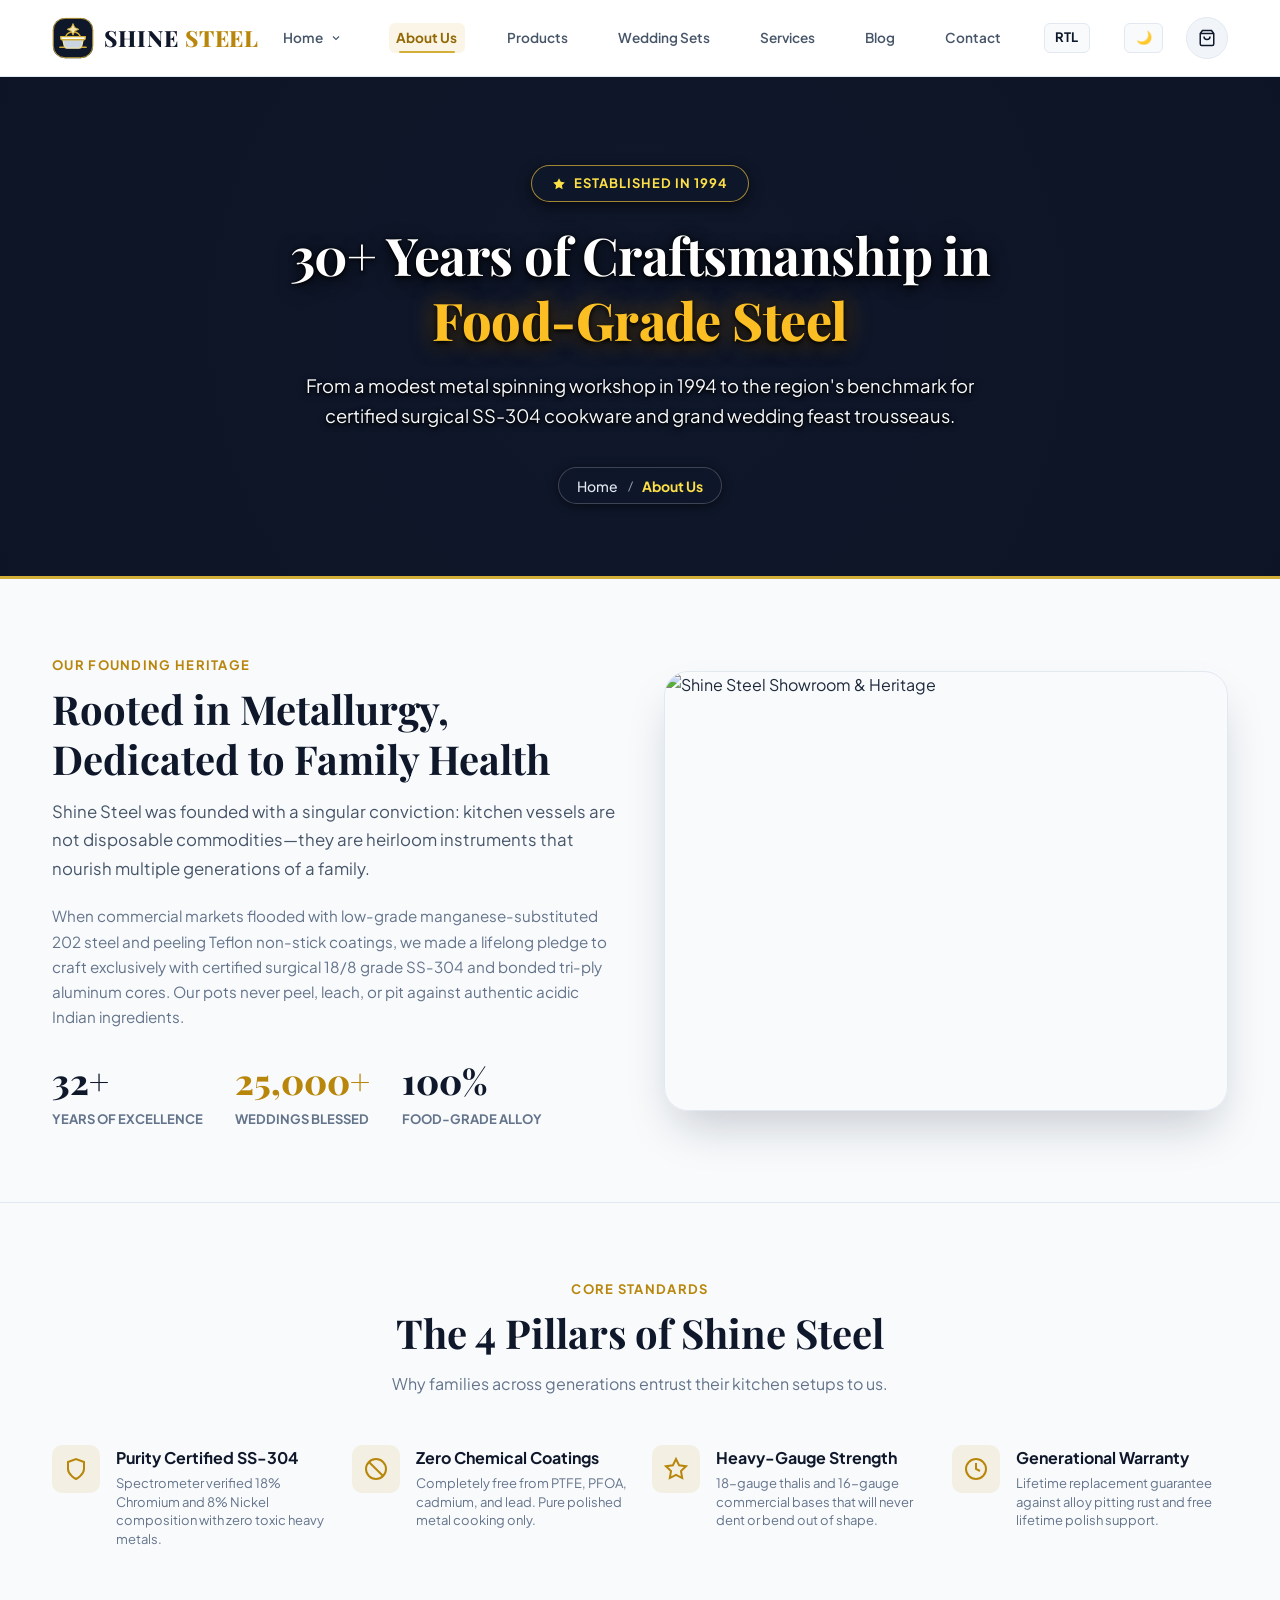
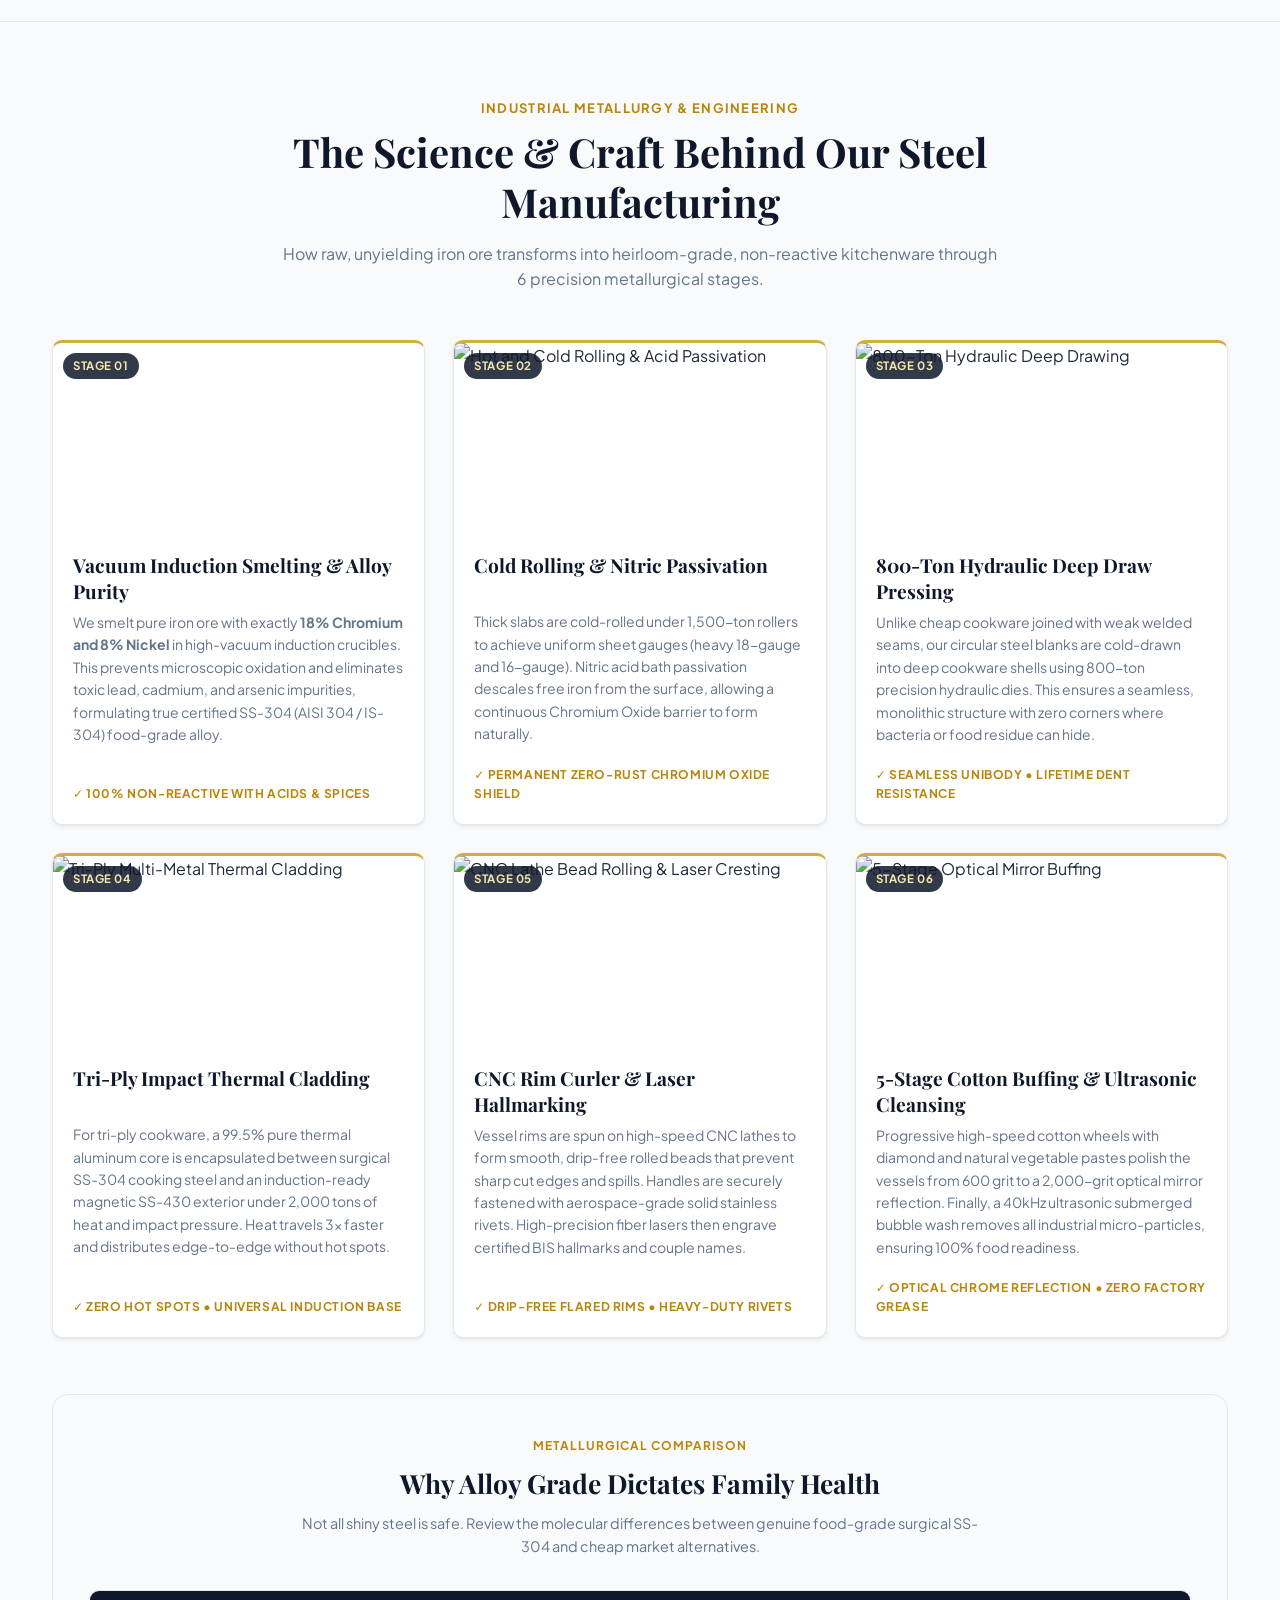
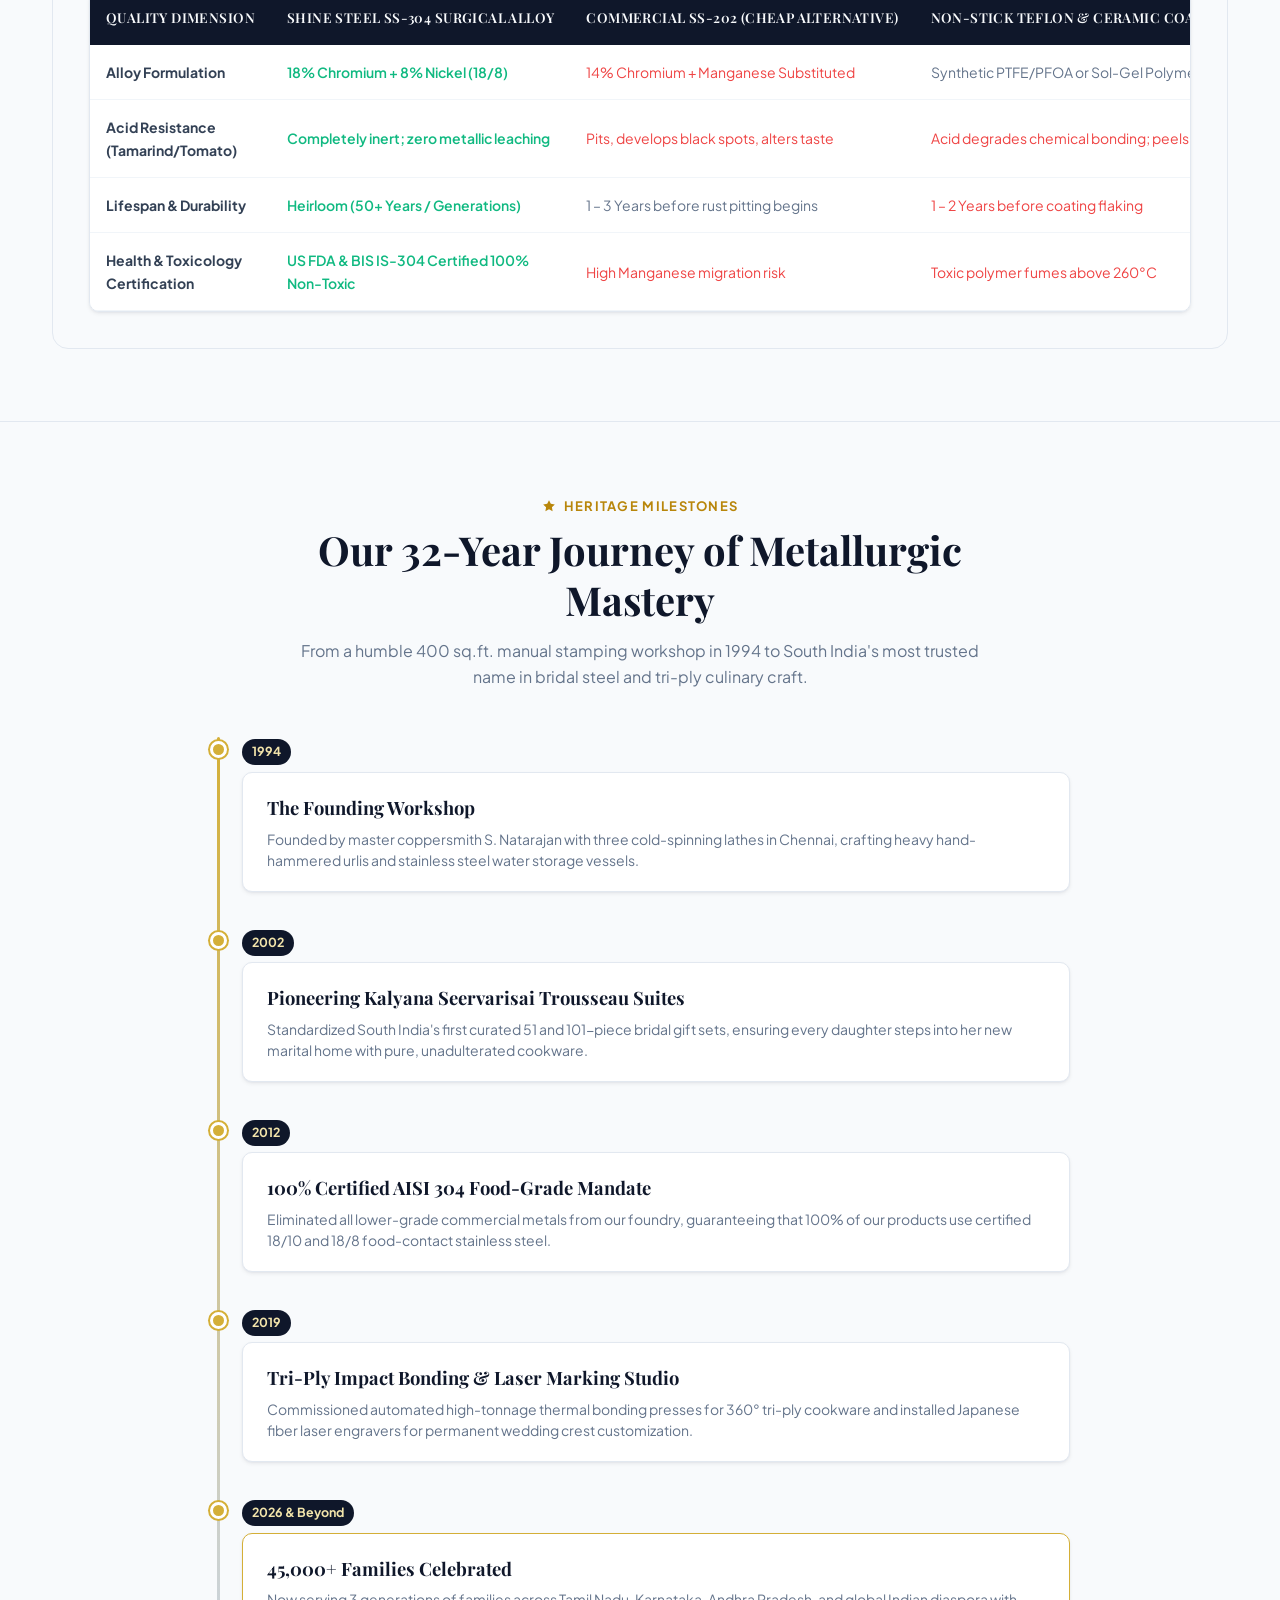
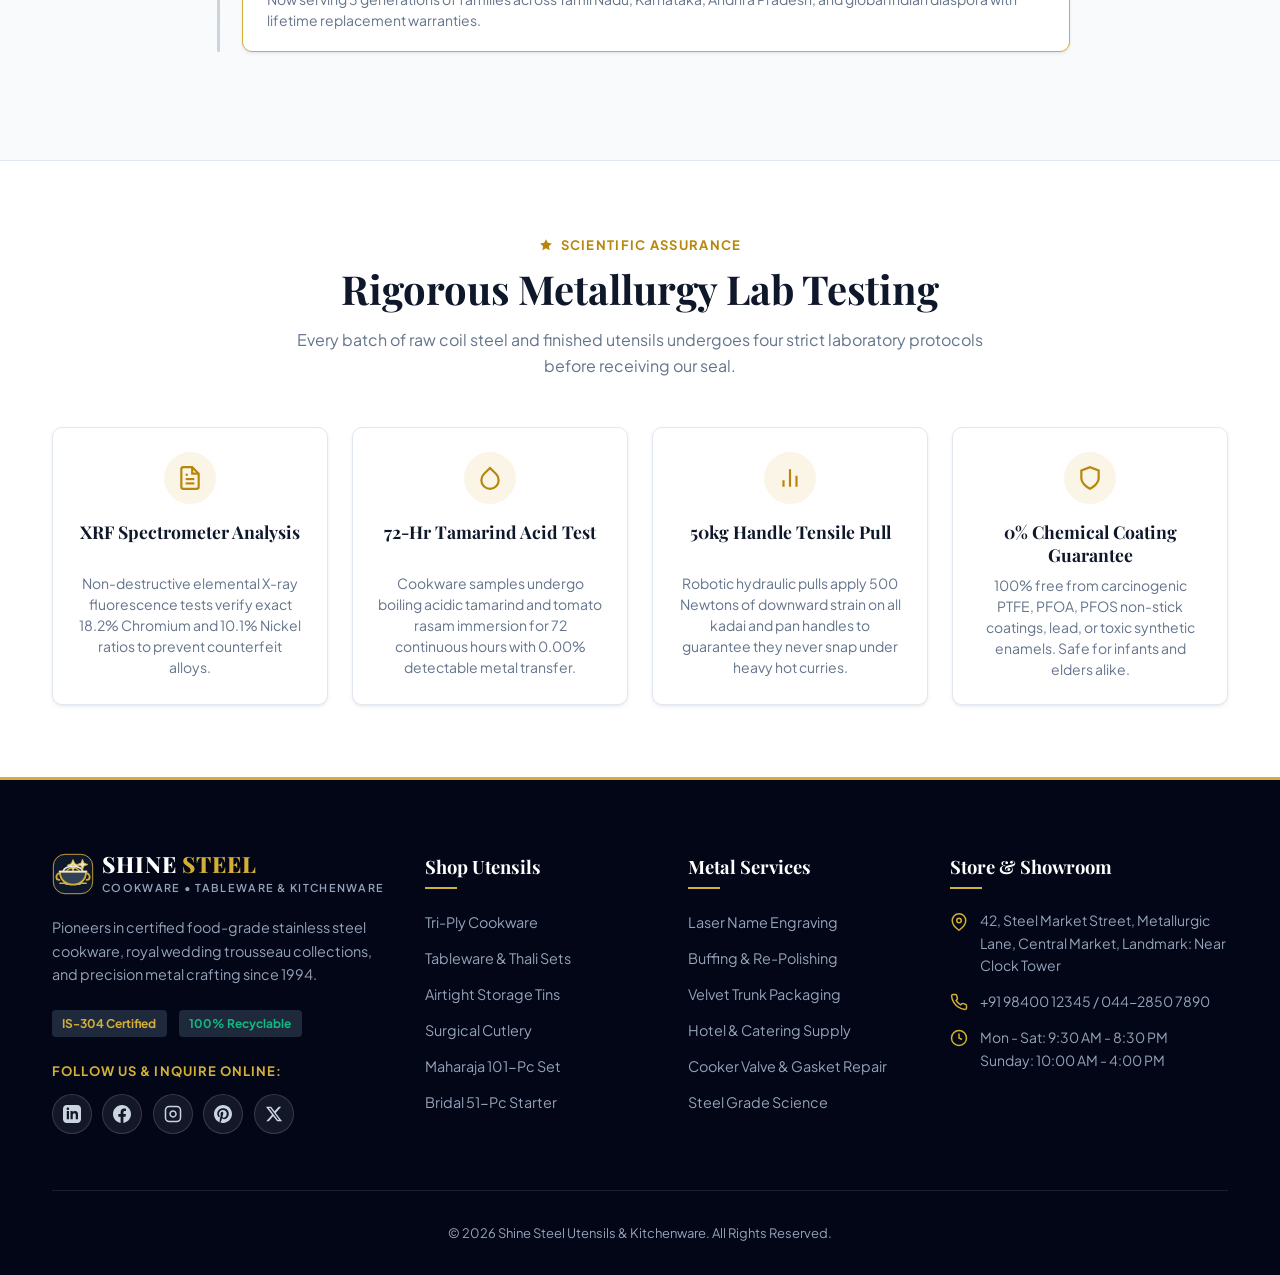
==== commit 645e75a4: "Update website" ====
--- a/about.html
+++ b/about.html
@@ -142,17 +142,12 @@
           <!-- Controls right after Contact -->
           <li class="nav-control-item">
             <button class="nav-pill-btn rtl-toggle-btn" onclick="toggleRTL()" title="Switch text direction (RTL / LTR)" aria-label="Toggle RTL">
-              <svg width="13" height="13" viewBox="0 0 24 24" fill="none" stroke="currentColor" stroke-width="2.2"><path d="M4 12h16m-7-7 7 7-7 7"/><path d="M8 5v14"/></svg>
               <span class="rtl-label">RTL</span>
             </button>
           </li>
           <li class="nav-control-item">
             <button class="nav-pill-btn theme-toggle-btn" onclick="toggleTheme()" title="Toggle Dark / Light Theme" aria-label="Toggle Theme">
-              <span class="theme-icon">
-                <svg class="moon-svg" width="13" height="13" viewBox="0 0 24 24" fill="none" stroke="currentColor" stroke-width="2"><path d="M21 12.79A9 9 0 1 1 11.21 3 7 7 0 0 0 21 12.79z"/></svg>
-                <svg class="sun-svg" width="13" height="13" viewBox="0 0 24 24" fill="none" stroke="currentColor" stroke-width="2" style="display:none;"><circle cx="12" cy="12" r="5"/><line x1="12" y1="1" x2="12" y2="3"/><line x1="12" y1="21" x2="12" y2="23"/><line x1="4.22" y1="4.22" x2="5.64" y2="5.64"/><line x1="18.36" y1="18.36" x2="19.78" y2="19.78"/><line x1="1" y1="12" x2="3" y2="12"/><line x1="21" y1="12" x2="23" y2="12"/><line x1="4.22" y1="19.78" x2="5.64" y2="18.36"/><line x1="18.36" y1="5.64" x2="19.78" y2="4.22"/></svg>
-              </span>
-              <span class="theme-label">Dark</span>
+              <span class="theme-icon" aria-hidden="true">🌙</span>
             </button>
           </li>
           <li class="nav-control-item">
@@ -787,15 +782,10 @@
       </div>
       <div style="display:flex;gap:0.75rem;padding:0.75rem 1rem;background:var(--color-silver-200);border-radius:10px;margin-bottom:1.5rem;">
         <button class="nav-pill-btn rtl-toggle-btn" onclick="toggleRTL()" style="flex:1;justify-content:center;">
-          <svg width="13" height="13" viewBox="0 0 24 24" fill="none" stroke="currentColor" stroke-width="2.2"><path d="M4 12h16m-7-7 7 7-7 7"/><path d="M8 5v14"/></svg>
           <span class="rtl-label">RTL</span>
         </button>
         <button class="nav-pill-btn theme-toggle-btn" onclick="toggleTheme()" style="flex:1;justify-content:center;">
-          <span class="theme-icon">
-            <svg class="moon-svg" width="13" height="13" viewBox="0 0 24 24" fill="none" stroke="currentColor" stroke-width="2"><path d="M21 12.79A9 9 0 1 1 11.21 3 7 7 0 0 0 21 12.79z"/></svg>
-            <svg class="sun-svg" width="13" height="13" viewBox="0 0 24 24" fill="none" stroke="currentColor" stroke-width="2" style="display:none;"><circle cx="12" cy="12" r="5"/><line x1="12" y1="1" x2="12" y2="3"/><line x1="12" y1="21" x2="12" y2="23"/><line x1="4.22" y1="4.22" x2="5.64" y2="5.64"/><line x1="18.36" y1="18.36" x2="19.78" y2="19.78"/><line x1="1" y1="12" x2="3" y2="12"/><line x1="21" y1="12" x2="23" y2="12"/><line x1="4.22" y1="19.78" x2="5.64" y2="18.36"/><line x1="18.36" y1="5.64" x2="19.78" y2="4.22"/></svg>
-          </span>
-          <span class="theme-label">Dark</span>
+          <span class="theme-icon" aria-hidden="true">🌙</span>
         </button>
         <a href="contact.html" class="nav-pill-btn quote-nav-btn mobile-quote-btn" aria-label="Request a quote">
           <svg width="16" height="16" viewBox="0 0 24 24" fill="none" stroke="currentColor" stroke-width="2"><path d="M7 3h10a2 2 0 0 1 2 2v16l-7-4-7 4V5a2 2 0 0 1 2-2Z"/><path d="m9 10 2 2 4-4"/></svg>
